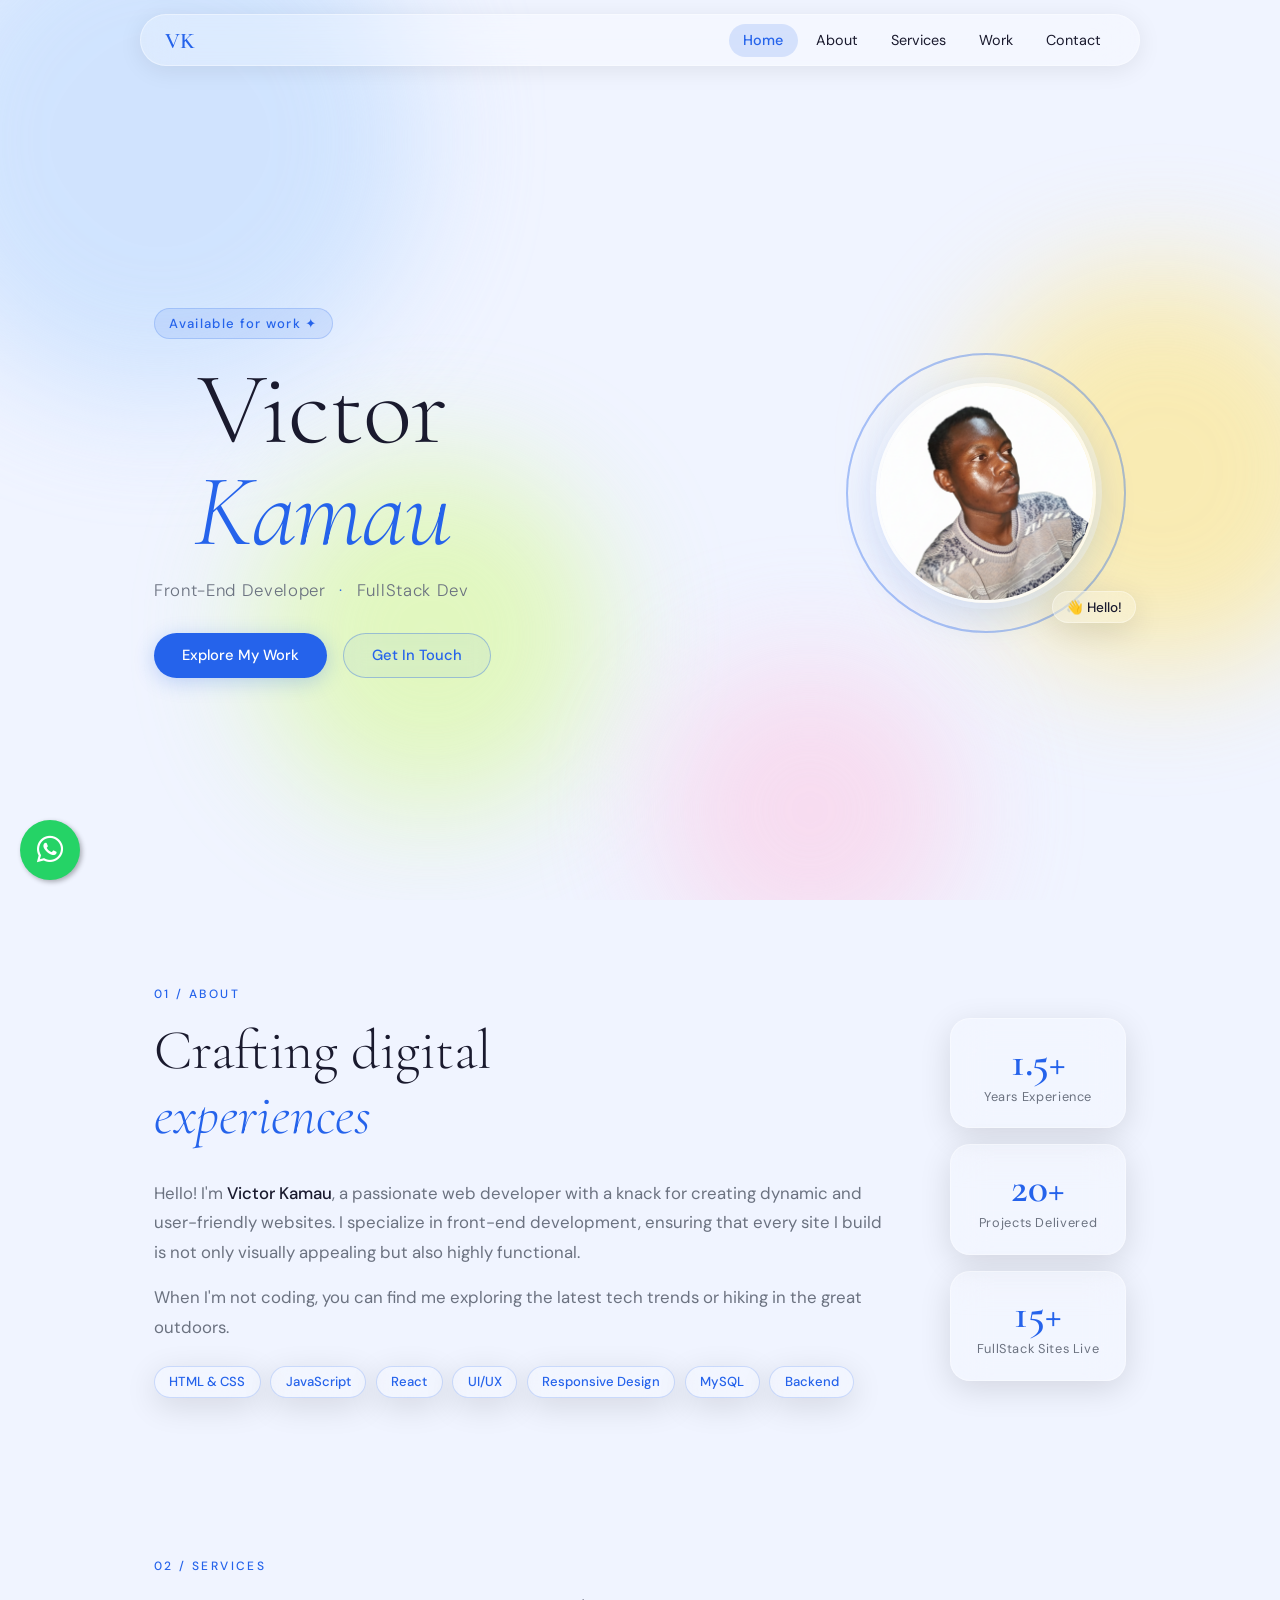
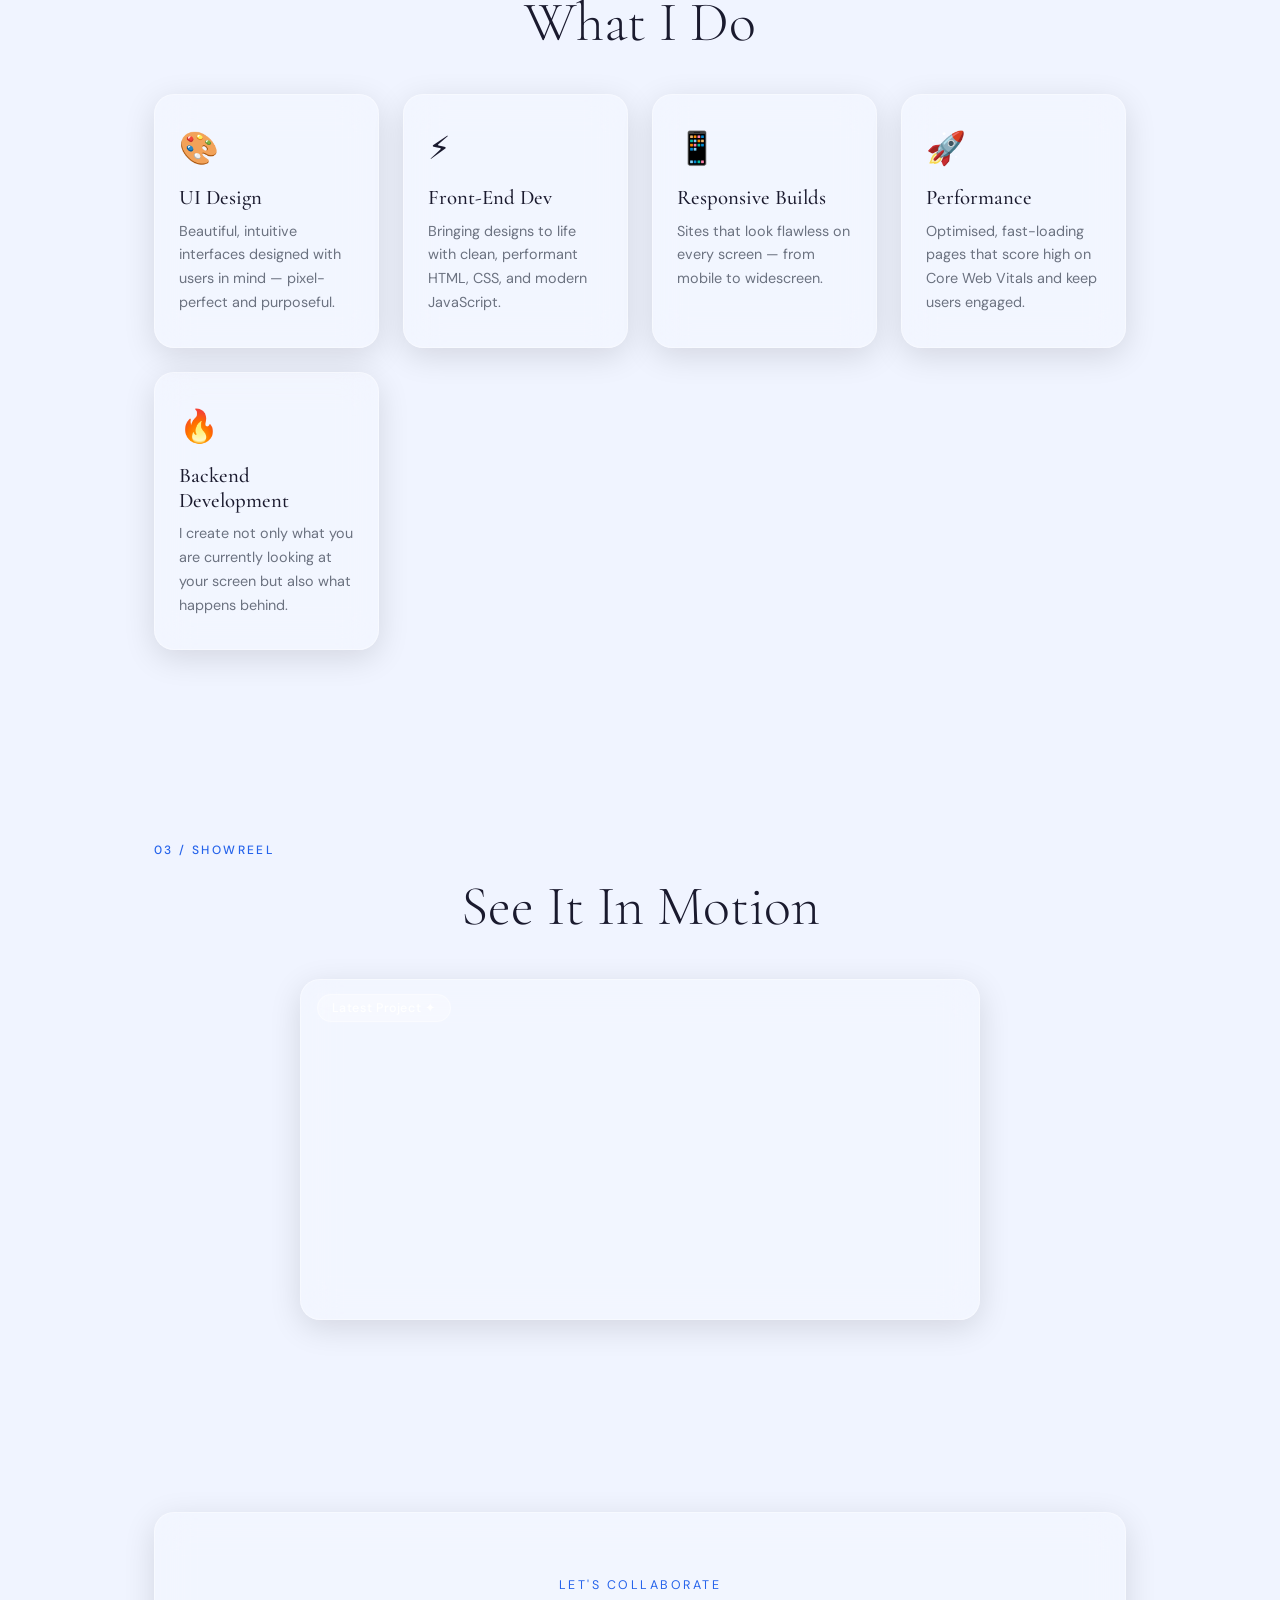
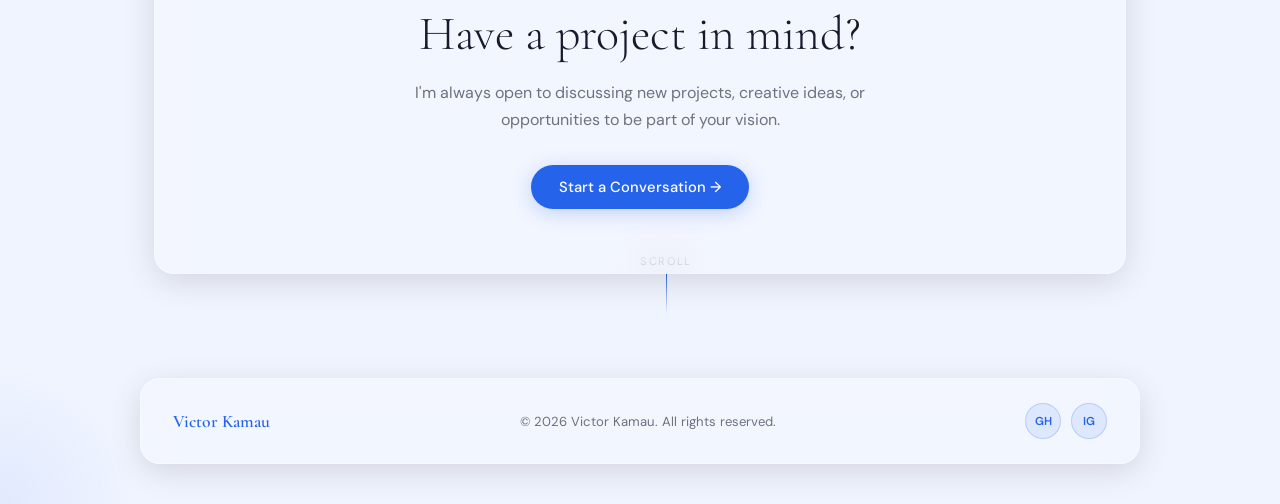
==== index.html @ 69565ac6 "Update index.html" ====
<!DOCTYPE html>
<html lang="en">
<head>
  <meta charset="UTF-8" />
  <meta name="viewport" content="width=device-width, initial-scale=1.0" />
  <title>Victor Kamau — Web Developer</title>
  <script defer src="https://app.fastbots.ai/embed.js" data-bot-id="cmg0ih7h80e4eqn1lysmb7f3x"></script>
  <link rel="preconnect" href="https://fonts.googleapis.com" />
  <link rel="preconnect" href="https://fonts.gstatic.com" crossorigin />
  <link href="https://fonts.googleapis.com/css2?family=Cormorant+Garamond:ital,wght@0,300;0,400;0,600;1,300&family=DM+Sans:wght@300;400;500&display=swap" rel="stylesheet" />
  <link rel="stylesheet" href="styles.css" />
  <link rel="stylesheet" href="https://cdnjs.cloudflare.com/ajax/libs/font-awesome/6.5.0/css/all.min.css">
</head>
<body>

  <!-- Animated background orbs -->
  <div class="bg-orbs" aria-hidden="true">
    <div class="orb orb-1"></div>
    <div class="orb orb-2"></div>
    <div class="orb orb-3"></div>
    <div class="orb orb-4"></div>
  </div>

  <!-- Floating particles -->
  <div class="particles" aria-hidden="true">
    <span></span><span></span><span></span><span></span>
    <span></span><span></span><span></span><span></span>
    <span></span><span></span><span></span><span></span>
  </div>

  <!-- Navigation -->
  <header class="site-header">
    <nav class="glass-nav">
      <div class="nav-logo">VK</div>
      <ul class="nav-links">
        <li><a href="#home" class="nav-link active">Home</a></li>
        <li><a href="#about" class="nav-link">About</a></li>
        <li><a href="#services" class="nav-link">Services</a></li>
        <li><a href="#work" class="nav-link">Work</a></li>
        <li><a href="contacts.html" class="nav-link">Contact</a></li>
      </ul>
      <button class="menu-toggle" aria-label="Open menu">☰</button>
    </nav>
  </header>

  <main>

    <!-- Hero Section -->
    <section class="hero" id="home">
      <div class="hero-content">
        <div class="hero-tag reveal-up">Available for work ✦</div>
        <h1 class="hero-name reveal-up">
          <span class="name-line">Victor</span>
          <span class="name-line italic">Kamau</span>
        </h1>
        <p class="hero-role reveal-up">Front-End Developer <span class="dot">·</span> FullStack Dev</p>
        <div class="hero-cta reveal-up">
          <a href="#about" class="btn-primary">Explore My Work</a>
          <a href="contacts.html" class="btn-ghost">Get In Touch</a>
        </div>
      </div>

      <!-- Avatar with glass ring -->
      <div class="hero-avatar-wrap reveal-right">
        <div class="avatar-ring"></div>
        <div class="avatar-ring avatar-ring-2"></div>
        <img
          src="Gemini_Generated_Image_zc943kzc943kzc94.png"
          class="avatar"
          alt="Victor Kamau"
          onclick="alert('Hello, I am Victor Kamau!')"
        />
        <div class="avatar-badge glass-card">👋 Hello!</div>
      </div>

      <div class="scroll-hint">
        <span class="scroll-text">Scroll</span>
        <div class="scroll-line"></div>
      </div>
    </section>

    <!-- About / Bio Section -->
    <section class="section about-section" id="about">
      <div class="section-label reveal-up">01 / About</div>
      <div class="about-grid">
        <div class="about-text reveal-up">
          <h2 class="section-title">Crafting digital<br /><em>experiences</em></h2>
          <p class="bio-text">
            Hello! I'm <strong>Victor Kamau</strong>, a passionate web developer with a knack for creating
            dynamic and user-friendly websites. I specialize in front-end development, ensuring that every
            site I build is not only visually appealing but also highly functional.
          </p>
          <p class="bio-text">
            When I'm not coding, you can find me exploring the latest tech trends or hiking in the great outdoors.
          </p>
          <div class="skills-row">
            <span class="skill-chip glass-card">HTML & CSS</span>
            <span class="skill-chip glass-card">JavaScript</span>
            <span class="skill-chip glass-card">React</span>
            <span class="skill-chip glass-card">UI/UX</span>
            <span class="skill-chip glass-card">Responsive Design</span>
            <span class="skill-chip glass-card">MySQL</span>
            <span class="skill-chip glass-card">Backend</span>
          </div>
        </div>

        <div class="stats-col reveal-right">
          <div class="stat-card glass-card">
            <span class="stat-num">1.5+</span>
            <span class="stat-label">Years Experience</span>
          </div>
          <div class="stat-card glass-card">
            <span class="stat-num">20+</span>
            <span class="stat-label">Projects Delivered</span>
          </div>
          <div class="stat-card glass-card">
            <span class="stat-num">15+</span>
            <span class="stat-label">FullStack Sites Live</span>
          </div>
        </div>
      </div>
    </section>

    <!-- Services Section -->
    <section class="section services-section" id="services">
      <div class="section-label reveal-up">02 / Services</div>
      <h2 class="section-title centered reveal-up">What I Do</h2>
      <div class="services-grid">
        <div class="service-card glass-card reveal-up" style="--delay:0s">
          <div class="service-icon">🎨</div>
          <h3>UI Design</h3>
          <p>Beautiful, intuitive interfaces designed with users in mind — pixel-perfect and purposeful.</p>
        </div>
        <div class="service-card glass-card reveal-up" style="--delay:0.1s">
          <div class="service-icon">⚡</div>
          <h3>Front-End Dev</h3>
          <p>Bringing designs to life with clean, performant HTML, CSS, and modern JavaScript.</p>
        </div>
        <div class="service-card glass-card reveal-up" style="--delay:0.2s">
          <div class="service-icon">📱</div>
          <h3>Responsive Builds</h3>
          <p>Sites that look flawless on every screen — from mobile to widescreen.</p>
        </div>
        <div class="service-card glass-card reveal-up" style="--delay:0.3s">
          <div class="service-icon">🚀</div>
          <h3>Performance</h3>
          <p>Optimised, fast-loading pages that score high on Core Web Vitals and keep users engaged.</p>
        </div>
        <div class="service-card glass-card reveal-up" style="--delay:0.3s">
          <div class="service-icon">🔥</div>
          <h3>Backend Development </h3>
          <p>I create not only what you are currently looking at your screen but also what happens behind.</p>
        </div>
      </div>
    </section>

    <!-- Showreel / Video Section -->
    <section class="section video-section" id="work">
      <div class="section-label reveal-up">03 / Showreel</div>
      <h2 class="section-title centered reveal-up">See It In Motion</h2>
      <div class="video-wrap glass-card reveal-up">
        <video width="100%" autoplay loop muted playsinline>
          <source src="media.mp4" type="video/mp4" />
          Your browser does not support the video tag.
        </video>
        <div class="video-overlay">
          <span class="video-label">Latest Project ✦</span>
        </div>
      </div>
    </section>

    <!-- CTA / Contact Teaser -->
    <section class="section cta-section reveal-up">
      <div class="cta-glass glass-card">
        <p class="cta-eyebrow">Let's collaborate</p>
        <h2 class="cta-headline">Have a project in mind?</h2>
        <p class="cta-sub">I'm always open to discussing new projects, creative ideas, or opportunities to be part of your vision.</p>
        <a href="contacts.html" class="btn-primary">Start a Conversation →</a>
      </div>
    </section>
 <a href="https://wa.me/254723867283?text=Hello%20I%20want%20your%20services" 
   class="whatsapp-float" 
   target="_blank">
    <i class="fa-brands fa-whatsapp"></i>
</a>
  </main>

  <!-- Footer -->
  <footer class="site-footer">
    <div class="footer-inner glass-card">
      <span class="footer-name">Victor Kamau</span>
      <p class="footer-copy">© 2026 Victor Kamau. All rights reserved.</p>
      <div class="footer-socials">
        <a href="https://github.com/Vintoon" aria-label="GitHub">GH</a>
        <a href="https://www.instagram.com/vin.toon/" aria-label="Instagram">IG</a>
      </div>
    </div>
  </footer>

  <script src="scripts.js"></script>
</body>
</html>
---- styles.css ----
/* ===========================
   VICTOR KAMAU — PORTFOLIO CSS
   Glassmorphism + Rich Animations
   =========================== */

/* ---------- TOKENS ---------- */
:root {
  --glass-bg:        rgba(255, 255, 255, 0.18);
  --glass-border:    rgba(255, 255, 255, 0.35);
  --glass-shadow:    0 8px 32px rgba(0, 0, 0, 0.12);
  --blur:            blur(18px);

  --accent:          #2563eb;
  --accent-light:    #60a5fa;
  --accent-glow:     rgba(37, 99, 235, 0.25);

  --text:            #1a1a2e;
  --text-muted:      #6b7280;
  --surface:         rgba(255,255,255,0.55);

  --orb-1:           #bfdbfe;
  --orb-2:           #fde68a;
  --orb-3:           #d9f99d;
  --orb-4:           #fbcfe8;

  --font-display:    'Cormorant Garamond', Georgia, serif;
  --font-body:       'DM Sans', system-ui, sans-serif;

  --ease-spring:     cubic-bezier(0.34, 1.56, 0.64, 1);
  --ease-smooth:     cubic-bezier(0.4, 0, 0.2, 1);
}

/* ---------- RESET ---------- */
*, *::before, *::after { box-sizing: border-box; margin: 0; padding: 0; }
html { scroll-behavior: smooth; }

body {
  font-family: var(--font-body);
  color: var(--text);
  min-height: 100vh;
  overflow-x: hidden;
  background: #f0f4ff;
}

/* ---------- ANIMATED BACKGROUND ---------- */
.bg-orbs {
  position: fixed;
  inset: 0;
  z-index: 0;
  pointer-events: none;
  overflow: hidden;
}

.orb {
  position: absolute;
  border-radius: 50%;
  filter: blur(60px);
  opacity: 0.65;
  animation: orbFloat 18s ease-in-out infinite;
}

.orb-1 {
  width: 520px; height: 520px;
  background: var(--orb-1);
  top: -120px; left: -100px;
  animation-duration: 20s;
}
.orb-2 {
  width: 400px; height: 400px;
  background: var(--orb-2);
  top: 30%; right: -80px;
  animation-duration: 16s;
  animation-delay: -5s;
}
.orb-3 {
  width: 350px; height: 350px;
  background: var(--orb-3);
  bottom: 10%; left: 20%;
  animation-duration: 22s;
  animation-delay: -10s;
}
.orb-4 {
  width: 300px; height: 300px;
  background: var(--orb-4);
  bottom: -60px; right: 25%;
  animation-duration: 14s;
  animation-delay: -3s;
}

@keyframes orbFloat {
  0%, 100% { transform: translate(0, 0) scale(1); }
  33%       { transform: translate(30px, -40px) scale(1.05); }
  66%       { transform: translate(-20px, 30px) scale(0.97); }
}

/* ---------- PARTICLES ---------- */
.particles {
  position: fixed;
  inset: 0;
  z-index: 0;
  pointer-events: none;
}

.particles span {
  position: absolute;
  display: block;
  width: 6px; height: 6px;
  border-radius: 50%;
  background: var(--accent-light);
  opacity: 0;
  animation: particleDrift 12s ease-in-out infinite;
}

.particles span:nth-child(1)  { left:5%;   top:80%; animation-delay:0s;    animation-duration:14s; }
.particles span:nth-child(2)  { left:15%;  top:60%; animation-delay:1.5s;  animation-duration:11s; }
.particles span:nth-child(3)  { left:30%;  top:90%; animation-delay:3s;    animation-duration:15s; }
.particles span:nth-child(4)  { left:45%;  top:70%; animation-delay:0.8s;  animation-duration:10s; }
.particles span:nth-child(5)  { left:60%;  top:85%; animation-delay:2.2s;  animation-duration:13s; }
.particles span:nth-child(6)  { left:75%;  top:55%; animation-delay:4s;    animation-duration:16s; }
.particles span:nth-child(7)  { left:88%;  top:78%; animation-delay:1s;    animation-duration:12s; }
.particles span:nth-child(8)  { left:10%;  top:40%; animation-delay:5s;    animation-duration:14s; width:4px; height:4px; }
.particles span:nth-child(9)  { left:50%;  top:30%; animation-delay:2.5s;  animation-duration:11s; width:8px; height:8px; }
.particles span:nth-child(10) { left:70%;  top:20%; animation-delay:3.5s;  animation-duration:17s; }
.particles span:nth-child(11) { left:25%;  top:15%; animation-delay:0.3s;  animation-duration:13s; width:4px; height:4px; }
.particles span:nth-child(12) { left:92%;  top:35%; animation-delay:6s;    animation-duration:15s; }

@keyframes particleDrift {
  0%   { transform: translateY(0)   scale(1);   opacity: 0; }
  10%  { opacity: 0.7; }
  90%  { opacity: 0.5; }
  100% { transform: translateY(-420px) scale(0.6); opacity: 0; }
}

/* ---------- GLASS CARD ---------- */
.glass-card {
  background: var(--glass-bg);
  backdrop-filter: var(--blur);
  -webkit-backdrop-filter: var(--blur);
  border: 1px solid var(--glass-border);
  box-shadow: var(--glass-shadow);
  border-radius: 20px;
}

/* ---------- LAYOUT WRAPPER ---------- */
main, .site-header, .site-footer {
  position: relative;
  z-index: 1;
}

/* ---------- NAVIGATION ---------- */
.site-header {
  position: sticky;
  top: 0;
  z-index: 100;
  padding: 0.9rem 1.5rem;
}

.glass-nav {
  display: flex;
  align-items: center;
  justify-content: space-between;
  max-width: 1000px;
  margin: 0 auto;
  padding: 0.7rem 1.5rem;
  background: rgba(255,255,255,0.25);
  backdrop-filter: blur(20px);
  -webkit-backdrop-filter: blur(20px);
  border: 1px solid rgba(255,255,255,0.4);
  border-radius: 50px;
  box-shadow: 0 4px 24px rgba(0,0,0,0.08);
  animation: slideDown 0.7s var(--ease-spring) both;
}

@keyframes slideDown {
  from { opacity: 0; transform: translateY(-20px); }
  to   { opacity: 1; transform: translateY(0); }
}

.nav-logo {
  font-family: var(--font-display);
  font-size: 1.4rem;
  font-weight: 600;
  color: var(--accent);
  letter-spacing: 0.02em;
}

.nav-links {
  display: flex;
  list-style: none;
  gap: 0.25rem;
}

.nav-link {
  text-decoration: none;
  color: var(--text);
  font-size: 0.9rem;
  font-weight: 400;
  padding: 0.45rem 0.9rem;
  border-radius: 50px;
  transition: background 0.2s, color 0.2s, transform 0.15s;
}
.nav-link:hover {
  background: rgba(37,99,235,0.1);
  color: var(--accent);
  transform: translateY(-1px);
}
.nav-link.active {
  background: rgba(37,99,235,0.15);
  color: var(--accent);
  font-weight: 500;
}

.menu-toggle {
  display: none;
  background: none;
  border: none;
  font-size: 1.4rem;
  cursor: pointer;
}

/* ---------- HERO SECTION ---------- */
.hero {
  min-height: 90vh;
  display: flex;
  align-items: center;
  justify-content: space-between;
  gap: 3rem;
  padding: 5rem 5vw 4rem;
  max-width: 1100px;
  margin: 0 auto;
}

.hero-tag {
  display: inline-block;
  font-size: 0.82rem;
  font-weight: 500;
  letter-spacing: 0.1em;
  color: var(--accent);
  background: rgba(37,99,235,0.1);
  border: 1px solid rgba(37,99,235,0.2);
  padding: 0.35rem 0.9rem;
  border-radius: 50px;
  margin-bottom: 1.2rem;
  animation: pulse-glow 3s ease-in-out infinite;
}

@keyframes pulse-glow {
  0%, 100% { box-shadow: 0 0 0 0 var(--accent-glow); }
  50%       { box-shadow: 0 0 0 8px transparent; }
}

.hero-name {
  font-family: var(--font-display);
  font-size: clamp(3.5rem, 8vw, 6.5rem);
  font-weight: 300;
  line-height: 1.0;
  letter-spacing: -0.01em;
  color: var(--text);
  margin-bottom: 1rem;
}

.name-line {
  display: block;
}
.name-line.italic {
  font-style: italic;
  color: var(--accent);
}

.hero-role {
  font-size: 1.05rem;
  color: var(--text-muted);
  font-weight: 300;
  letter-spacing: 0.04em;
  margin-bottom: 2rem;
}
.dot { margin: 0 0.5rem; color: var(--accent); }

.hero-cta {
  display: flex;
  gap: 1rem;
  flex-wrap: wrap;
}

/* ---------- BUTTONS ---------- */
.btn-primary {
  display: inline-block;
  background: var(--accent);
  color: #fff;
  text-decoration: none;
  padding: 0.75rem 1.75rem;
  border-radius: 50px;
  font-size: 0.92rem;
  font-weight: 500;
  transition: transform 0.25s var(--ease-spring), box-shadow 0.25s;
  box-shadow: 0 4px 20px var(--accent-glow);
}
.btn-primary:hover {
  transform: translateY(-3px) scale(1.02);
  box-shadow: 0 8px 30px var(--accent-glow);
}

.btn-ghost {
  display: inline-block;
  color: var(--accent);
  text-decoration: none;
  padding: 0.73rem 1.75rem;
  border-radius: 50px;
  font-size: 0.92rem;
  font-weight: 500;
  border: 1.5px solid rgba(37,99,235,0.35);
  background: rgba(37,99,235,0.05);
  backdrop-filter: blur(10px);
  transition: transform 0.25s var(--ease-spring), background 0.2s, border-color 0.2s;
}
.btn-ghost:hover {
  transform: translateY(-3px);
  background: rgba(37,99,235,0.12);
  border-color: var(--accent);
}

/* ---------- HERO AVATAR ---------- */
.hero-avatar-wrap {
  position: relative;
  flex-shrink: 0;
  width: 280px;
  height: 280px;
  display: flex;
  align-items: center;
  justify-content: center;
}

.avatar-ring {
  position: absolute;
  width: 100%;
  height: 100%;
  border-radius: 50%;
  border: 2px solid rgba(37,99,235,0.2);
  animation: ringExpand 3s ease-out infinite;
}

.avatar-ring-2 {
  animation-delay: 1.5s;
}

@keyframes ringExpand {
  0%   { transform: scale(1);    opacity: 0.6; }
  100% { transform: scale(1.35); opacity: 0; }
}

.avatar {
  width: 220px;
  height: 220px;
  border-radius: 50%;
  object-fit: cover;
  border: 3px solid rgba(255,255,255,0.7);
  box-shadow: 0 10px 40px rgba(37,99,235,0.2), 0 0 0 6px rgba(255,255,255,0.35);
  cursor: pointer;
  transition: transform 0.4s var(--ease-spring), box-shadow 0.4s;
  z-index: 1;
}
.avatar:hover {
  transform: scale(1.06) rotate(2deg);
  box-shadow: 0 18px 50px rgba(37,99,235,0.3), 0 0 0 8px rgba(255,255,255,0.5);
}

.avatar-badge {
  position: absolute;
  bottom: 10px;
  right: -10px;
  padding: 0.4rem 0.8rem;
  font-size: 0.85rem;
  font-weight: 500;
  border-radius: 50px;
  z-index: 2;
  animation: badgeBounce 2.5s var(--ease-spring) infinite;
}

@keyframes badgeBounce {
  0%, 100% { transform: translateY(0); }
  50%       { transform: translateY(-6px); }
}

/* ---------- SCROLL HINT ---------- */
.scroll-hint {
  position: absolute;
  bottom: 2.5rem;
  left: 50%;
  transform: translateX(-50%);
  display: flex;
  flex-direction: column;
  align-items: center;
  gap: 0.4rem;
  opacity: 0.5;
  animation: fadeInUp 1s 1.5s both;
}
.scroll-text {
  font-size: 0.7rem;
  letter-spacing: 0.15em;
  text-transform: uppercase;
  color: var(--text-muted);
}
.scroll-line {
  width: 1px;
  height: 40px;
  background: linear-gradient(to bottom, var(--accent), transparent);
  animation: scrollPulse 1.5s ease-in-out infinite;
}
@keyframes scrollPulse {
  0%, 100% { transform: scaleY(1); opacity: 0.5; }
  50%       { transform: scaleY(1.4); opacity: 1; }
}

/* ---------- SECTIONS COMMON ---------- */
.section {
  padding: 6rem 5vw;
  max-width: 1100px;
  margin: 0 auto;
}

.section-label {
  font-size: 0.75rem;
  letter-spacing: 0.2em;
  text-transform: uppercase;
  color: var(--accent);
  font-weight: 500;
  margin-bottom: 1rem;
}

.section-title {
  font-family: var(--font-display);
  font-size: clamp(2.2rem, 5vw, 3.5rem);
  font-weight: 300;
  line-height: 1.15;
  color: var(--text);
  margin-bottom: 2rem;
}
.section-title em { font-style: italic; color: var(--accent); }
.section-title.centered { text-align: center; }

/* ---------- ABOUT SECTION ---------- */
.about-grid {
  display: grid;
  grid-template-columns: 1fr auto;
  gap: 4rem;
  align-items: start;
}

.bio-text {
  font-size: 1.05rem;
  line-height: 1.75;
  color: var(--text-muted);
  margin-bottom: 1rem;
}
.bio-text strong { color: var(--text); font-weight: 500; }

.skills-row {
  display: flex;
  flex-wrap: wrap;
  gap: 0.6rem;
  margin-top: 1.5rem;
}

.skill-chip {
  font-size: 0.82rem;
  font-weight: 500;
  padding: 0.4rem 0.9rem;
  border-radius: 50px;
  color: var(--accent);
  border: 1px solid rgba(37,99,235,0.2);
  transition: transform 0.2s, box-shadow 0.2s;
}
.skill-chip:hover {
  transform: translateY(-2px);
  box-shadow: 0 4px 12px var(--accent-glow);
}

.stats-col {
  display: flex;
  flex-direction: column;
  gap: 1rem;
}

.stat-card {
  padding: 1.4rem 1.6rem;
  text-align: center;
  min-width: 140px;
  transition: transform 0.3s var(--ease-spring);
}
.stat-card:hover { transform: translateY(-4px) scale(1.02); }

.stat-num {
  display: block;
  font-family: var(--font-display);
  font-size: 2.6rem;
  font-weight: 600;
  color: var(--accent);
  line-height: 1;
}
.stat-label {
  display: block;
  font-size: 0.8rem;
  color: var(--text-muted);
  margin-top: 0.3rem;
  letter-spacing: 0.05em;
}

/* ---------- SERVICES SECTION ---------- */
.services-section {
  padding-top: 4rem;
}

.services-grid {
  display: grid;
  grid-template-columns: repeat(auto-fit, minmax(220px, 1fr));
  gap: 1.5rem;
  margin-top: 2.5rem;
}

.service-card {
  padding: 2rem 1.5rem;
  transition: transform 0.35s var(--ease-spring), box-shadow 0.3s;
  animation-delay: var(--delay);
}
.service-card:hover {
  transform: translateY(-8px) scale(1.02);
  box-shadow: 0 16px 48px rgba(37,99,235,0.15);
}

.service-icon {
  font-size: 2rem;
  margin-bottom: 1rem;
  display: block;
}

.service-card h3 {
  font-family: var(--font-display);
  font-size: 1.3rem;
  font-weight: 500;
  margin-bottom: 0.6rem;
  color: var(--text);
}
.service-card p {
  font-size: 0.9rem;
  line-height: 1.65;
  color: var(--text-muted);
}

/* ---------- VIDEO SECTION ---------- */
.video-wrap {
  position: relative;
  overflow: hidden;
  margin-top: 2.5rem;
  border-radius: 20px;
  padding: 0;
}
.video-wrap video {
  display: block;
  width: 100%;
  border-radius: 20px;
}
.video-overlay {
  position: absolute;
  top: 1rem;
  left: 1rem;
}
.video-label {
  background: rgba(255,255,255,0.25);
  backdrop-filter: blur(10px);
  -webkit-backdrop-filter: blur(10px);
  border: 1px solid rgba(255,255,255,0.4);
  border-radius: 50px;
  padding: 0.3rem 0.85rem;
  font-size: 0.78rem;
  font-weight: 500;
  color: #fff;
  letter-spacing: 0.05em;
}

/* ---------- CTA SECTION ---------- */
.cta-section {
  padding-bottom: 5rem;
}
.cta-glass {
  padding: 4rem 3rem;
  text-align: center;
}
.cta-eyebrow {
  font-size: 0.78rem;
  letter-spacing: 0.2em;
  text-transform: uppercase;
  color: var(--accent);
  margin-bottom: 0.75rem;
}
.cta-headline {
  font-family: var(--font-display);
  font-size: clamp(2rem, 5vw, 3rem);
  font-weight: 300;
  margin-bottom: 1rem;
  color: var(--text);
}
.cta-sub {
  font-size: 1rem;
  color: var(--text-muted);
  max-width: 500px;
  margin: 0 auto 2rem;
  line-height: 1.7;
}

/* ---------- FOOTER ---------- */
.site-footer {
  position: relative;
  z-index: 1;
  padding: 1.5rem 5vw 2.5rem;
}
.footer-inner {
  max-width: 1000px;
  margin: 0 auto;
  padding: 1.5rem 2rem;
  display: flex;
  align-items: center;
  justify-content: space-between;
  flex-wrap: wrap;
  gap: 1rem;
}
.footer-name {
  font-family: var(--font-display);
  font-size: 1.1rem;
  font-weight: 600;
  color: var(--accent);
}
.footer-copy {
  font-size: 0.82rem;
  color: var(--text-muted);
}
.footer-socials {
  display: flex;
  gap: 0.6rem;
}
.footer-socials a {
  display: inline-flex;
  align-items: center;
  justify-content: center;
  width: 36px; height: 36px;
  border-radius: 50%;
  font-size: 0.72rem;
  font-weight: 600;
  text-decoration: none;
  color: var(--accent);
  background: rgba(37,99,235,0.1);
  border: 1px solid rgba(37,99,235,0.2);
  transition: transform 0.2s var(--ease-spring), background 0.2s;
}
.footer-socials a:hover {
  transform: translateY(-3px);
  background: rgba(37,99,235,0.2);
}

/* ---------- REVEAL ANIMATIONS ---------- */
.reveal-up, .reveal-right {
  opacity: 0;
  transform: translateY(40px);
  transition: opacity 0.7s var(--ease-smooth), transform 0.7s var(--ease-smooth);
}
.reveal-right {
  transform: translateX(40px);
}
.reveal-up.visible, .reveal-right.visible {
  opacity: 1;
  transform: translate(0, 0);
}

@keyframes fadeInUp {
  from { opacity: 0; transform: translateY(20px); }
  to   { opacity: 1; transform: translateY(0); }
}

/* ---------- CONTACTS PAGE ---------- */
.contact-page {
  min-height: 100vh;
  display: flex;
  flex-direction: column;
  align-items: center;
  padding: 6rem 1rem 4rem;
}

h1 {
  font-family: var(--font-display);
  font-size: clamp(2rem, 6vw, 3.5rem);
  font-weight: 300;
  text-align: center;
  color: var(--text);
  margin-bottom: 0.5rem;
}

form {
  max-width: 480px;
  width: 100%;
  margin: 2.5rem auto;
  padding: 2.5rem 2rem;
  background: var(--glass-bg);
  backdrop-filter: var(--blur);
  -webkit-backdrop-filter: var(--blur);
  border: 1px solid var(--glass-border);
  box-shadow: var(--glass-shadow);
  border-radius: 24px;
  font-family: var(--font-body);
}

form label {
  display: block;
  font-weight: 500;
  font-size: 0.88rem;
  margin-bottom: 0.4rem;
  color: var(--text);
  letter-spacing: 0.03em;
}

form input[type="text"],
form input[type="email"],
form textarea {
  width: 100%;
  padding: 0.75rem 1rem;
  margin-bottom: 1.2rem;
  border: 1.5px solid rgba(255,255,255,0.35);
  border-radius: 12px;
  font-size: 0.92rem;
  font-family: var(--font-body);
  background: rgba(255,255,255,0.45);
  backdrop-filter: blur(8px);
  color: var(--text);
  box-sizing: border-box;
  transition: border-color 0.3s, box-shadow 0.3s;
  outline: none;
}

form input[type="text"]:focus,
form input[type="email"]:focus,
form textarea:focus {
  border-color: var(--accent);
  box-shadow: 0 0 0 4px var(--accent-glow);
  background: rgba(255,255,255,0.65);
}

form textarea { min-height: 120px; resize: vertical; }

form input[type="submit"],
form input[type="reset"] {
  background: var(--accent);
  color: #fff;
  border: none;
  padding: 0.75rem 1.75rem;
  border-radius: 50px;
  font-size: 0.92rem;
  font-weight: 500;
  cursor: pointer;
  margin-right: 0.75rem;
  transition: transform 0.25s var(--ease-spring), box-shadow 0.25s;
  box-shadow: 0 4px 20px var(--accent-glow);
  font-family: var(--font-body);
}
form input[type="reset"] {
  background: rgba(108, 117, 125, 0.8);
  box-shadow: none;
}
form input[type="submit"]:hover {
  transform: translateY(-2px);
  box-shadow: 0 8px 28px var(--accent-glow);
}
form input[type="reset"]:hover {
  transform: translateY(-2px);
  background: rgba(90, 98, 104, 0.9);
}

/* ---------- RESPONSIVE ---------- */
@media (max-width: 768px) {
  .hero {
    flex-direction: column-reverse;
    text-align: center;
    padding: 3rem 1.5rem 5rem;
    min-height: auto;
  }
  .hero-cta { justify-content: center; }
  .hero-avatar-wrap { width: 200px; height: 200px; }
  .avatar { width: 170px; height: 170px; }

  .about-grid { grid-template-columns: 1fr; }
  .stats-col { flex-direction: row; flex-wrap: wrap; justify-content: center; }

  .nav-links { display: none; }
  .menu-toggle { display: block; }

  .footer-inner { flex-direction: column; text-align: center; }
}

@media (prefers-reduced-motion: reduce) {
  *, *::before, *::after {
    animation-duration: 0.01ms !important;
    transition-duration: 0.01ms !important;
  }
}
[data-theme="dark"] {
  --glass-bg:        rgba(10, 16, 38, 0.55);
  --glass-border:    rgba(255, 255, 255, 0.08);
  --glass-shadow:    0 8px 32px rgba(0, 0, 0, 0.5);
  --accent:          #60a5fa;
  --accent-light:    #93c5fd;
  --accent-glow:     rgba(96, 165, 250, 0.25);
  --text:            #e2e8f0;
  --text-muted:      #94a3b8;
  --surface:         rgba(10, 16, 38, 0.7);
  --orb-1:           #1a2f5a;
  --orb-2:           #2d2a1a;
  --orb-3:           #0f2620;
  --orb-4:           #2a1430;
}
[data-theme="dark"] body {
  background: #07091a;
}
[data-theme="dark"] .glass-nav {
  background: rgba(7, 9, 26, 0.7);
  border-color: rgba(255,255,255,0.09);
}
[data-theme="dark"] form input[type="text"],
[data-theme="dark"] form input[type="email"],
[data-theme="dark"] form textarea,
[data-theme="dark"] .contact-input,
[data-theme="dark"] .contact-textarea,
[data-theme="dark"] .contact-select {
  background: rgba(255,255,255,0.06);
  border-color: rgba(255,255,255,0.12);
  color: var(--text);
}
[data-theme="dark"] form input[type="text"]:focus,
[data-theme="dark"] form input[type="email"]:focus,
[data-theme="dark"] form textarea:focus,
[data-theme="dark"] .contact-input:focus,
[data-theme="dark"] .contact-textarea:focus,
[data-theme="dark"] .contact-select:focus {
  background: rgba(255,255,255,0.1);
  border-color: var(--accent);
}
[data-theme="dark"] .contact-select option { background: #0d1428; }
[data-theme="dark"] .mobile-menu-panel {
  background: rgba(7, 9, 26, 0.92) !important;
  border-color: rgba(255,255,255,0.09) !important;
}

/* Smooth theme transition */
body, .glass-card, .glass-nav, form,
.contact-input, .contact-textarea, .contact-select,
.service-card, .stat-card, .cta-glass, .footer-inner {
  transition:
    background 0.4s ease,
    border-color 0.4s ease,
    color 0.3s ease;
}

/* ── Theme Toggle Button ────────────────────────── */
.theme-toggle {
  background: rgba(37,99,235,0.1);
  border: 1.5px solid rgba(37,99,235,0.2);
  border-radius: 50px;
  width: 38px; height: 38px;
  cursor: pointer;
  font-size: 1rem;
  display: flex;
  align-items: center;
  justify-content: center;
  transition: transform 0.35s var(--ease-spring), background 0.2s;
  flex-shrink: 0;
}
.theme-toggle:hover {
  transform: rotate(22deg) scale(1.12);
  background: rgba(37,99,235,0.2);
}
[data-theme="dark"] .theme-toggle {
  background: rgba(96,165,250,0.1);
  border-color: rgba(96,165,250,0.25);
}

/* ── Scroll Progress Bar ────────────────────────── */
.scroll-progress {
  position: fixed;
  top: 0; left: 0;
  height: 3px;
  width: 0%;
  background: linear-gradient(90deg, var(--accent), var(--accent-light));
  z-index: 999;
  transition: width 0.1s linear;
  border-radius: 0 2px 2px 0;
}

/* ── Back-to-Top Button ─────────────────────────── */
.back-to-top {
  position: fixed;
  bottom: 2rem;
  right: 2rem;
  width: 44px; height: 44px;
  border-radius: 50%;
  background: var(--accent);
  color: #fff;
  border: none;
  cursor: pointer;
  font-size: 1.1rem;
  display: flex;
  align-items: center;
  justify-content: center;
  opacity: 0;
  transform: translateY(12px);
  transition: opacity 0.3s, transform 0.3s var(--ease-spring), box-shadow 0.3s;
  z-index: 200;
  box-shadow: 0 4px 20px var(--accent-glow);
}
.back-to-top.visible {
  opacity: 1;
  transform: translateY(0);
}
.back-to-top:hover { transform: translateY(-4px) scale(1.08); }

/* ── Toast Notification ─────────────────────────── */
.toast {
  position: fixed;
  bottom: 2rem;
  left: 50%;
  transform: translateX(-50%) translateY(80px);
  background: var(--accent);
  color: #fff;
  padding: 0.8rem 1.6rem;
  border-radius: 50px;
  font-size: 0.9rem;
  font-weight: 500;
  z-index: 300;
  opacity: 0;
  transition: opacity 0.35s, transform 0.45s var(--ease-spring);
  white-space: nowrap;
  box-shadow: 0 8px 30px var(--accent-glow);
  pointer-events: none;
}
.toast.show {
  opacity: 1;
  transform: translateX(-50%) translateY(0);
}
.toast.success { background: #10b981; }
.toast.error   { background: #ef4444; }

/* ── Video – Minimised ──────────────────────────── */
.video-section .video-wrap {
  max-width: 680px;
  margin-left: auto;
  margin-right: auto;
}

/* ===================================
   CONTACT PAGE SPECIFIC
   =================================== */
.contact-hero {
  text-align: center;
  padding: 5.5rem 1rem 2rem;
}
.contact-hero .section-label { margin-bottom: 0.75rem; }
.contact-hero h1 { margin-bottom: 0.5rem; }
.contact-hero .hero-role {
  max-width: 480px;
  margin: 0 auto;
}

.contact-layout {
  display: grid;
  grid-template-columns: 1fr 1.4fr;
  gap: 2.5rem;
  max-width: 1000px;
  margin: 0 auto;
  padding: 2rem 5vw 6rem;
  align-items: start;
}

/* Info cards column */
.contact-info-col { display: flex; flex-direction: column; gap: 1rem; }

.contact-info-card {
  padding: 1.4rem 1.5rem;
  display: flex;
  align-items: flex-start;
  gap: 1rem;
  transition: transform 0.3s var(--ease-spring);
}
.contact-info-card:hover { transform: translateX(4px); }

.info-icon {
  font-size: 1.4rem;
  flex-shrink: 0;
  width: 42px; height: 42px;
  display: flex;
  align-items: center;
  justify-content: center;
  background: rgba(37,99,235,0.1);
  border-radius: 12px;
}
[data-theme="dark"] .info-icon { background: rgba(96,165,250,0.12); }
.info-label {
  font-size: 0.75rem;
  letter-spacing: 0.1em;
  text-transform: uppercase;
  color: var(--text-muted);
  font-weight: 500;
  margin-bottom: 0.2rem;
}
.info-value {
  font-size: 0.92rem;
  font-weight: 500;
  color: var(--text);
  word-break: break-all;
}
.info-value a {
  color: var(--accent);
  text-decoration: none;
}
.info-value a:hover { text-decoration: underline; }

.availability-dot {
  display: inline-block;
  width: 8px; height: 8px;
  background: #10b981;
  border-radius: 50%;
  margin-right: 6px;
  animation: pulse-dot 2s ease-in-out infinite;
}
@keyframes pulse-dot {
  0%, 100% { box-shadow: 0 0 0 0 rgba(16,185,129,0.5); }
  50%       { box-shadow: 0 0 0 6px rgba(16,185,129,0); }
}

.contact-socials {
  padding: 1.4rem 1.5rem;
}
.contact-socials-title {
  font-size: 0.75rem;
  letter-spacing: 0.1em;
  text-transform: uppercase;
  color: var(--text-muted);
  font-weight: 500;
  margin-bottom: 1rem;
}
.socials-row {
  display: flex;
  gap: 0.7rem;
  flex-wrap: wrap;
}
.social-btn {
  display: inline-flex;
  align-items: center;
  gap: 0.4rem;
  padding: 0.45rem 0.9rem;
  border-radius: 50px;
  font-size: 0.82rem;
  font-weight: 500;
  text-decoration: none;
  color: var(--accent);
  background: rgba(37,99,235,0.08);
  border: 1px solid rgba(37,99,235,0.2);
  transition: transform 0.2s var(--ease-spring), background 0.2s;
}
.social-btn:hover {
  transform: translateY(-2px);
  background: rgba(37,99,235,0.15);
}

/* Contact Form */
.contact-form-card {
  padding: 2.5rem 2rem;
}
.contact-form-card h2 {
  font-family: var(--font-display);
  font-size: 1.7rem;
  font-weight: 300;
  color: var(--text);
  margin-bottom: 0.4rem;
}
.contact-form-card .form-sub {
  font-size: 0.88rem;
  color: var(--text-muted);
  margin-bottom: 1.8rem;
}

.form-row {
  display: grid;
  grid-template-columns: 1fr 1fr;
  gap: 1rem;
}

.form-group {
  display: flex;
  flex-direction: column;
  margin-bottom: 1.2rem;
}
.form-group.full { grid-column: 1 / -1; }

.form-label {
  font-size: 0.82rem;
  font-weight: 500;
  color: var(--text);
  margin-bottom: 0.4rem;
  letter-spacing: 0.03em;
}
.form-label span { color: var(--accent); }

.contact-input,
.contact-textarea,
.contact-select {
  width: 100%;
  padding: 0.75rem 1rem;
  border: 1.5px solid rgba(255,255,255,0.35);
  border-radius: 12px;
  font-size: 0.92rem;
  font-family: var(--font-body);
  background: rgba(255,255,255,0.45);
  backdrop-filter: blur(8px);
  color: var(--text);
  transition: border-color 0.3s, box-shadow 0.3s, background 0.3s;
  outline: none;
  box-sizing: border-box;
  -webkit-appearance: none;
}
.contact-input:focus,
.contact-textarea:focus,
.contact-select:focus {
  border-color: var(--accent);
  box-shadow: 0 0 0 4px var(--accent-glow);
  background: rgba(255,255,255,0.65);
}
.contact-input.error,
.contact-textarea.error {
  border-color: #ef4444;
  box-shadow: 0 0 0 4px rgba(239,68,68,0.15);
}
.field-error {
  font-size: 0.78rem;
  color: #ef4444;
  margin-top: 0.3rem;
  display: none;
}
.field-error.show { display: block; }

.contact-textarea { min-height: 130px; resize: vertical; }

.char-count {
  font-size: 0.75rem;
  color: var(--text-muted);
  text-align: right;
  margin-top: 0.3rem;
}
.char-count.near  { color: #f59e0b; }
.char-count.limit { color: #ef4444; }

.form-actions {
  display: flex;
  gap: 0.9rem;
  align-items: center;
  flex-wrap: wrap;
  margin-top: 0.5rem;
}

.btn-reset-ghost {
  display: inline-block;
  color: var(--text-muted);
  background: transparent;
  border: 1.5px solid rgba(107,114,128,0.3);
  border-radius: 50px;
  padding: 0.73rem 1.4rem;
  font-size: 0.9rem;
  font-weight: 500;
  cursor: pointer;
  font-family: var(--font-body);
  transition: transform 0.2s var(--ease-spring), border-color 0.2s, color 0.2s;
}
.btn-reset-ghost:hover {
  transform: translateY(-2px);
  border-color: var(--text-muted);
  color: var(--text);
}

/* Success State */
.form-success {
  display: none;
  text-align: center;
  padding: 3rem 1rem;
}
.form-success.show { display: block; }
.success-icon {
  font-size: 3rem;
  display: block;
  margin-bottom: 1rem;
  animation: bounceIn 0.6s var(--ease-spring);
}
@keyframes bounceIn {
  0%   { transform: scale(0);   opacity: 0; }
  60%  { transform: scale(1.2); opacity: 1; }
  100% { transform: scale(1); }
}
.success-title {
  font-family: var(--font-display);
  font-size: 1.8rem;
  font-weight: 300;
  color: var(--text);
  margin-bottom: 0.5rem;
}
.success-sub {
  font-size: 0.95rem;
  color: var(--text-muted);
  margin-bottom: 1.5rem;
}

/* ── Responsive contact ─────────────────────────── */
@media (max-width: 720px) {
  .contact-layout {
    grid-template-columns: 1fr;
  }
  .form-row {
    grid-template-columns: 1fr;
  }
  .back-to-top { bottom: 1.5rem; right: 1.5rem; }
}
.whatsapp-float {
    position: fixed;
    width: 60px;
    height: 60px;
    bottom: 20px;
    left: 20px;   /* 👈 change from right to left */
    background-color: #25D366;
    color: white;
    border-radius: 50%;
    text-align: center;
    font-size: 30px;
    line-height: 60px;
    box-shadow: 2px 2px 5px rgba(0,0,0,0.3);
    text-decoration: none;
    z-index: 1000;
}

.whatsapp-float:hover {
    background-color: #20ba5a;
}
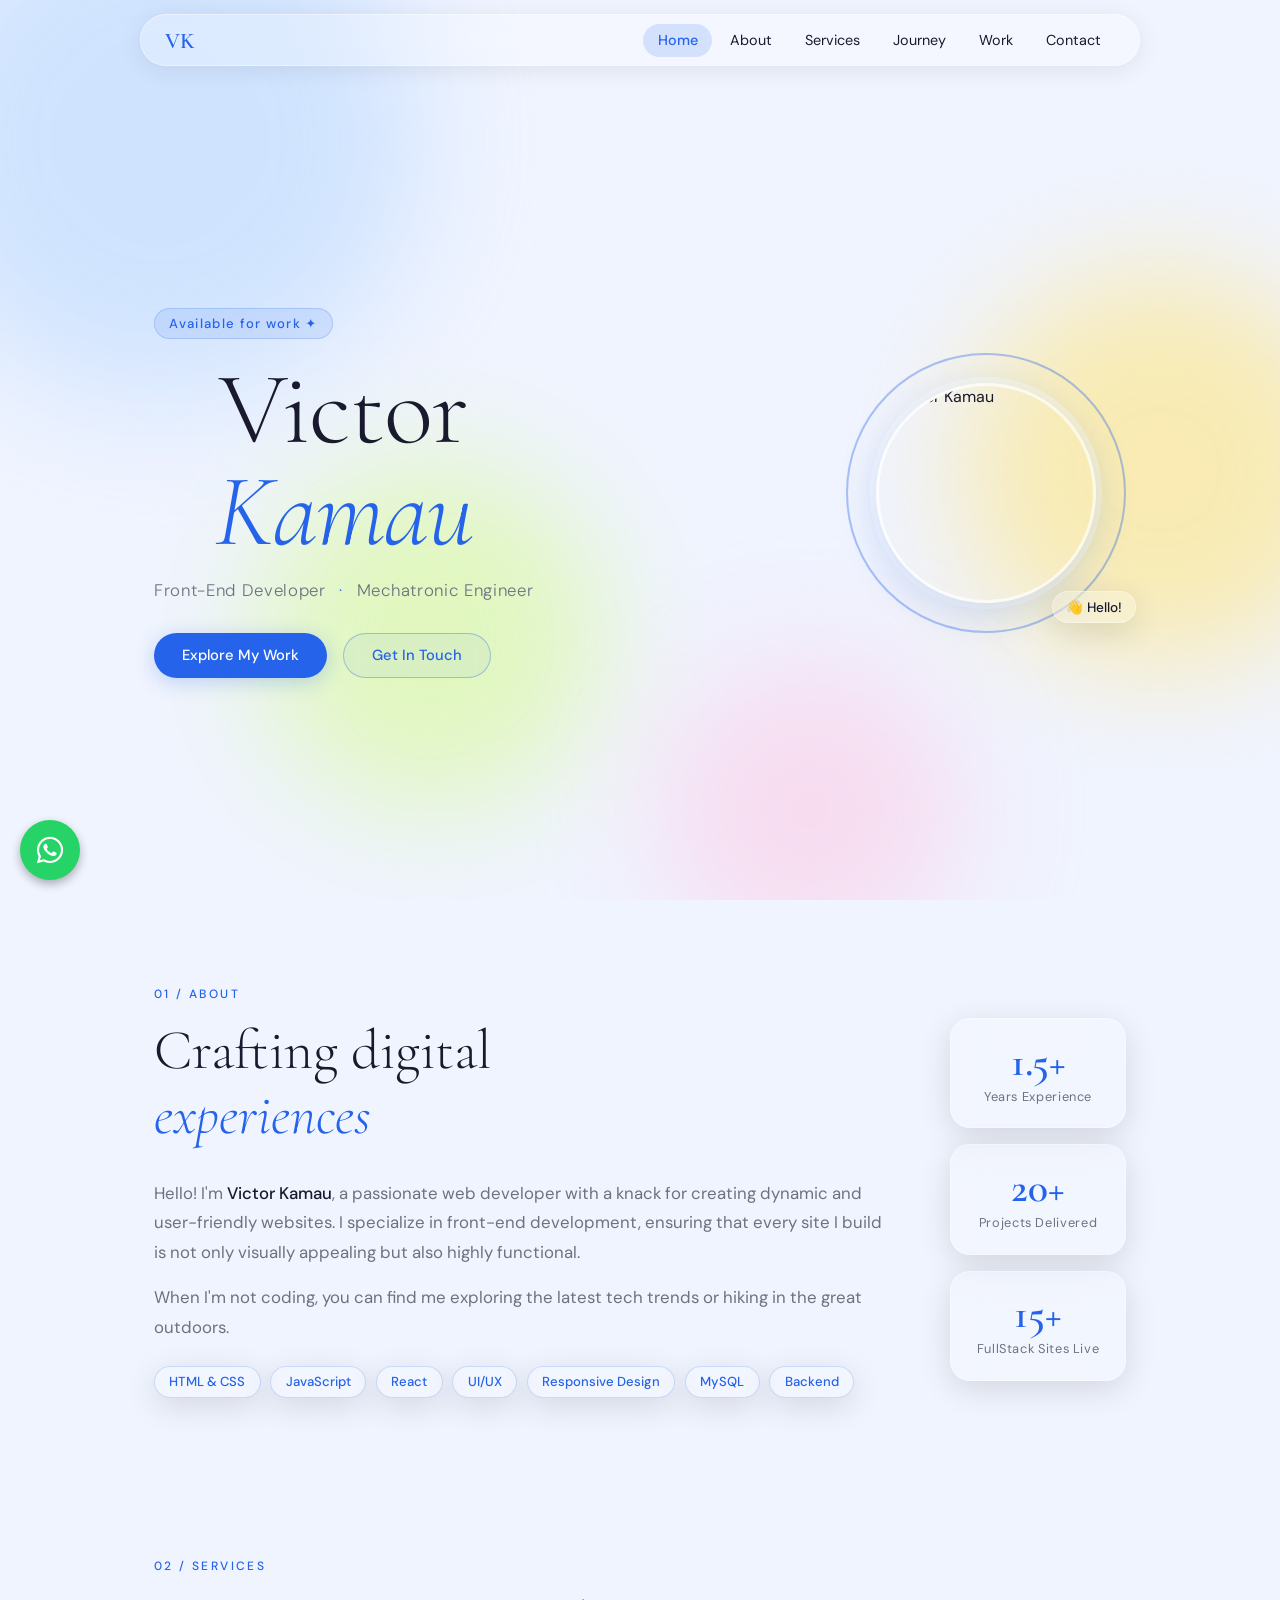
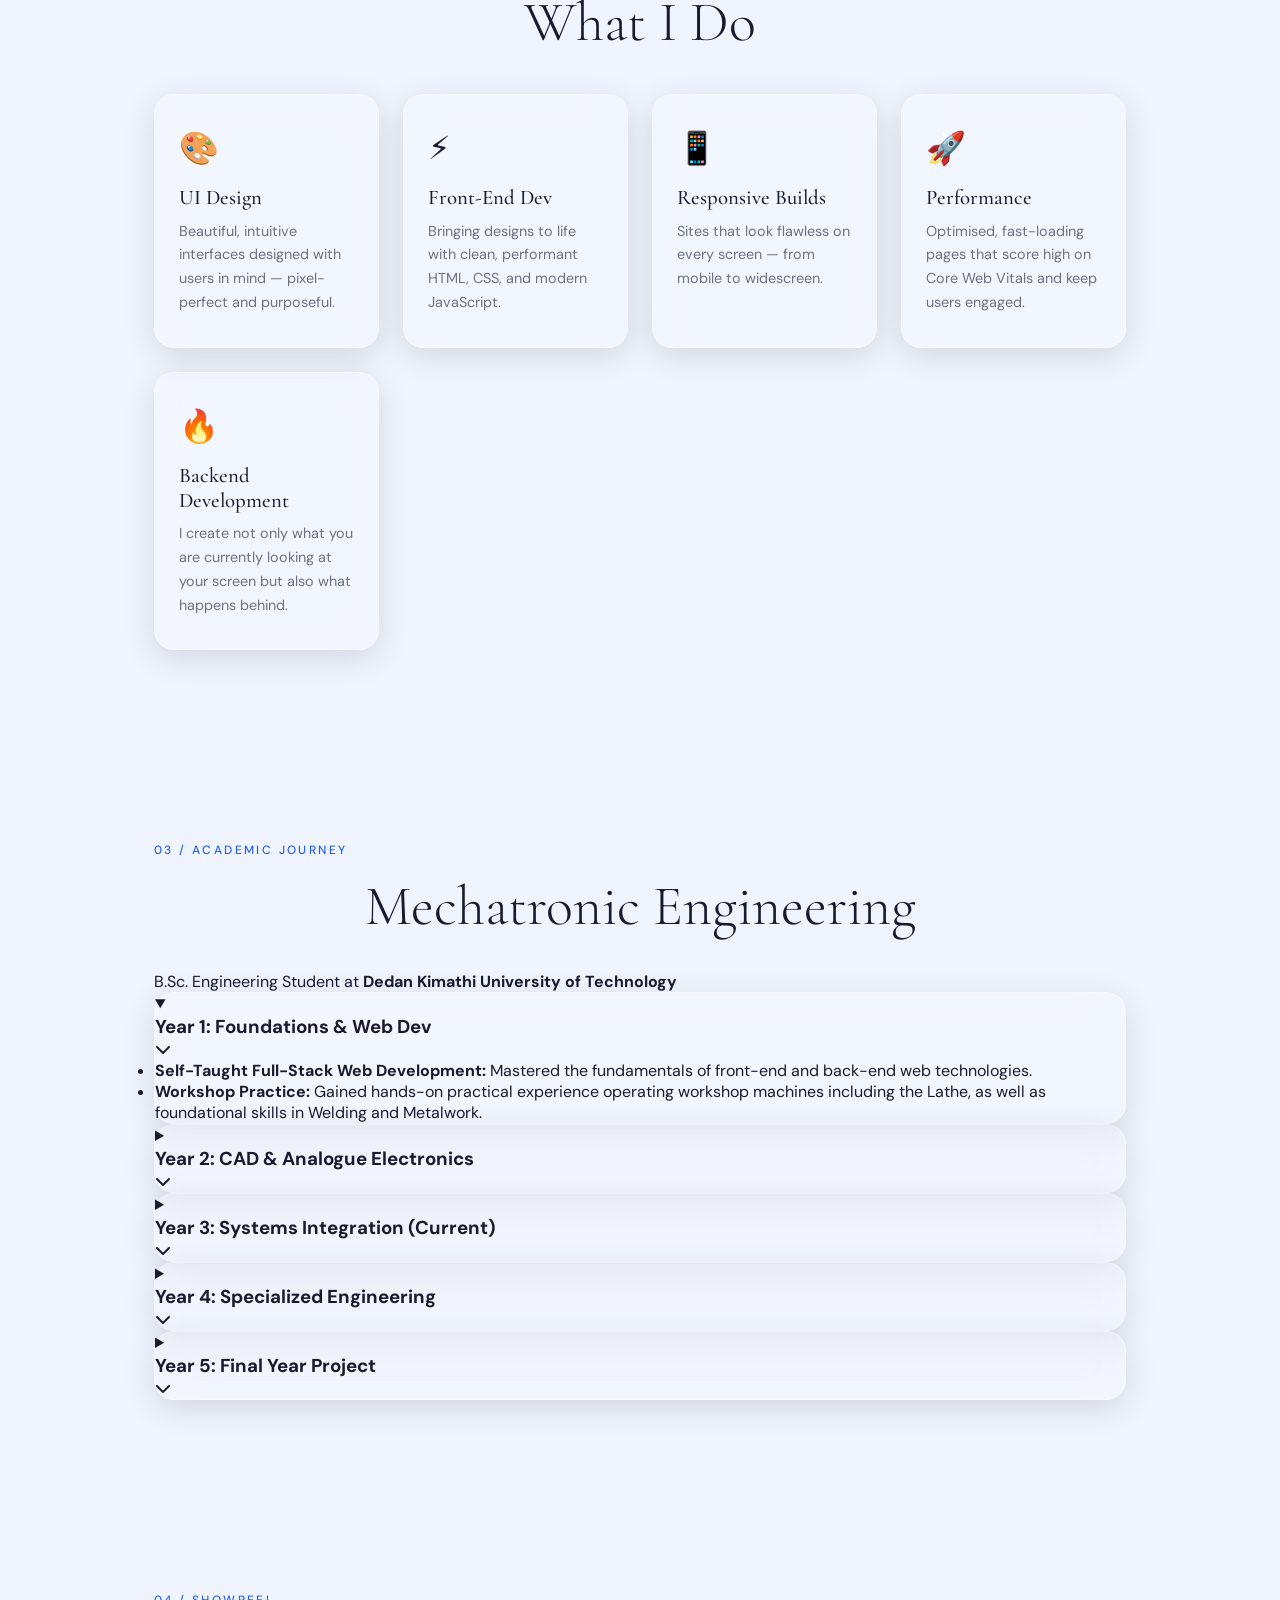
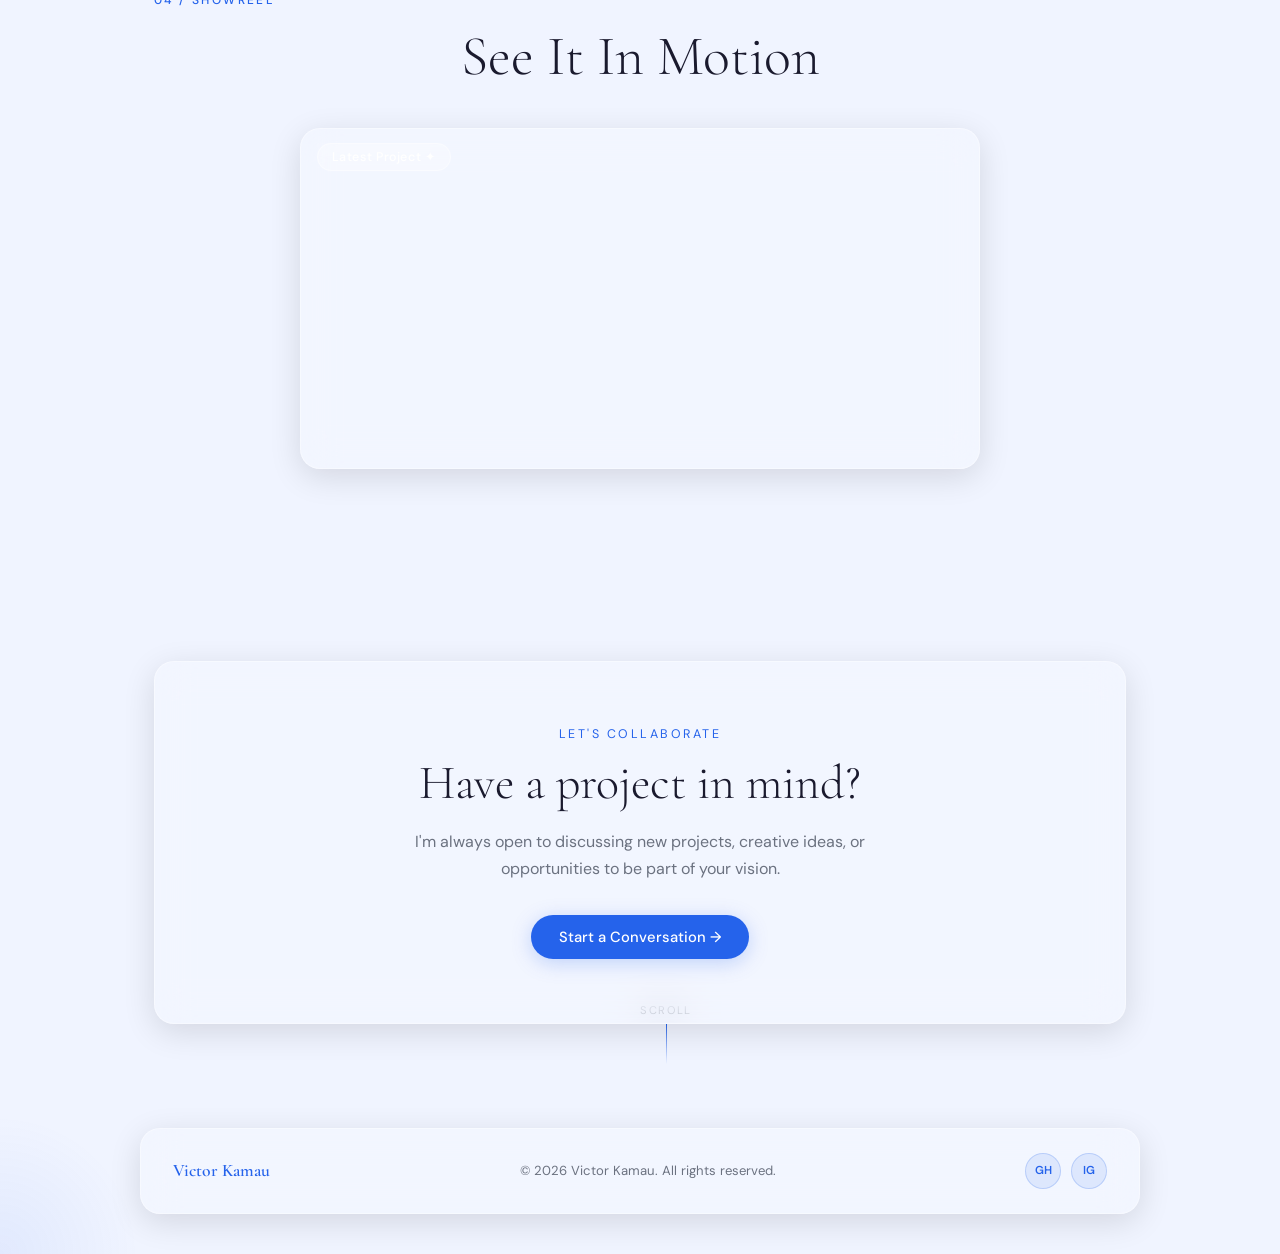
==== commit 03433586: "Update index.html" ====
--- a/index.html
+++ b/index.html
@@ -3,7 +3,7 @@
 <head>
   <meta charset="UTF-8" />
   <meta name="viewport" content="width=device-width, initial-scale=1.0" />
-  <title>Victor Kamau — Web Developer</title>
+  <title>Victor Kamau — Web Developer & Mechatronic Engineer</title>
   <script defer src="https://app.fastbots.ai/embed.js" data-bot-id="cmg0ih7h80e4eqn1lysmb7f3x"></script>
   <link rel="preconnect" href="https://fonts.googleapis.com" />
   <link rel="preconnect" href="https://fonts.gstatic.com" crossorigin />
@@ -13,7 +13,6 @@
 </head>
 <body>
 
-  <!-- Animated background orbs -->
   <div class="bg-orbs" aria-hidden="true">
     <div class="orb orb-1"></div>
     <div class="orb orb-2"></div>
@@ -21,14 +20,12 @@
     <div class="orb orb-4"></div>
   </div>
 
-  <!-- Floating particles -->
   <div class="particles" aria-hidden="true">
     <span></span><span></span><span></span><span></span>
     <span></span><span></span><span></span><span></span>
     <span></span><span></span><span></span><span></span>
   </div>
 
-  <!-- Navigation -->
   <header class="site-header">
     <nav class="glass-nav">
       <div class="nav-logo">VK</div>
@@ -36,6 +33,7 @@
         <li><a href="#home" class="nav-link active">Home</a></li>
         <li><a href="#about" class="nav-link">About</a></li>
         <li><a href="#services" class="nav-link">Services</a></li>
+        <li><a href="#journey" class="nav-link">Journey</a></li>
         <li><a href="#work" class="nav-link">Work</a></li>
         <li><a href="contacts.html" class="nav-link">Contact</a></li>
       </ul>
@@ -45,7 +43,6 @@
 
   <main>
 
-    <!-- Hero Section -->
     <section class="hero" id="home">
       <div class="hero-content">
         <div class="hero-tag reveal-up">Available for work ✦</div>
@@ -53,14 +50,13 @@
           <span class="name-line">Victor</span>
           <span class="name-line italic">Kamau</span>
         </h1>
-        <p class="hero-role reveal-up">Front-End Developer <span class="dot">·</span> FullStack Dev</p>
+        <p class="hero-role reveal-up">Front-End Developer <span class="dot">·</span> Mechatronic Engineer</p>
         <div class="hero-cta reveal-up">
           <a href="#about" class="btn-primary">Explore My Work</a>
           <a href="contacts.html" class="btn-ghost">Get In Touch</a>
         </div>
       </div>
 
-      <!-- Avatar with glass ring -->
       <div class="hero-avatar-wrap reveal-right">
         <div class="avatar-ring"></div>
         <div class="avatar-ring avatar-ring-2"></div>
@@ -79,7 +75,6 @@
       </div>
     </section>
 
-    <!-- About / Bio Section -->
     <section class="section about-section" id="about">
       <div class="section-label reveal-up">01 / About</div>
       <div class="about-grid">
@@ -121,7 +116,6 @@
       </div>
     </section>
 
-    <!-- Services Section -->
     <section class="section services-section" id="services">
       <div class="section-label reveal-up">02 / Services</div>
       <h2 class="section-title centered reveal-up">What I Do</h2>
@@ -154,9 +148,87 @@
       </div>
     </section>
 
-    <!-- Showreel / Video Section -->
+    <section class="section journey-section" id="journey">
+      <div class="section-label reveal-up">03 / Academic Journey</div>
+      <h2 class="section-title centered reveal-up">Mechatronic Engineering</h2>
+      <p class="journey-subtitle centered reveal-up">
+        B.Sc. Engineering Student at <strong>Dedan Kimathi University of Technology</strong>
+      </p>
+
+      <div class="journey-accordion reveal-up">
+        
+        <details class="glass-card journey-details" open>
+          <summary class="journey-summary">
+            <h3>Year 1: Foundations & Web Dev</h3>
+            <span class="icon"><i class="fa-solid fa-chevron-down"></i></span>
+          </summary>
+          <div class="journey-content">
+            <ul>
+              <li><strong>Self-Taught Full-Stack Web Development:</strong> Mastered the fundamentals of front-end and back-end web technologies.</li>
+              <li><strong>Workshop Practice:</strong> Gained hands-on practical experience operating workshop machines including the Lathe, as well as foundational skills in Welding and Metalwork.</li>
+            </ul>
+          </div>
+        </details>
+
+        <details class="glass-card journey-details">
+          <summary class="journey-summary">
+            <h3>Year 2: CAD & Analogue Electronics</h3>
+            <span class="icon"><i class="fa-solid fa-chevron-down"></i></span>
+          </summary>
+          <div class="journey-content">
+            <ul>
+              <li><strong>Computer-Aided Drawing (CAD):</strong> Designed 3D mechanical components and mechanisms using FreeCAD.</li>
+              <div class="image-placeholder">
+                <img src="" alt="FreeCAD Design Screenshot" />
+                <span>[Insert FreeCAD Image Here]</span>
+              </div>
+              
+              <li><strong>Analogue Electronics:</strong> Designed and built a physical number counter utilizing core analogue electronic components.</li>
+              <div class="image-placeholder">
+                <img src="" alt="Analogue Number Counter Circuit" />
+                <span>[Insert Electronics Project Image Here]</span>
+              </div>
+
+              <li><strong>Advanced Workshop:</strong> Progressed to complex machining operations and precision metal fabrication.</li>
+            </ul>
+          </div>
+        </details>
+
+        <details class="glass-card journey-details">
+          <summary class="journey-summary">
+            <h3>Year 3: Systems Integration (Current)</h3>
+            <span class="icon"><i class="fa-solid fa-chevron-down"></i></span>
+          </summary>
+          <div class="journey-content">
+            <p><em>Currently expanding knowledge in advanced mechatronics, circuit simulations, and control systems.</em></p>
+          </div>
+        </details>
+
+        <details class="glass-card journey-details">
+          <summary class="journey-summary">
+            <h3>Year 4: Specialized Engineering</h3>
+            <span class="icon"><i class="fa-solid fa-chevron-down"></i></span>
+          </summary>
+          <div class="journey-content">
+            <p><em>Future coursework focused on robotics, automation, and specialized project modules.</em></p>
+          </div>
+        </details>
+
+        <details class="glass-card journey-details">
+          <summary class="journey-summary">
+            <h3>Year 5: Final Year Project</h3>
+            <span class="icon"><i class="fa-solid fa-chevron-down"></i></span>
+          </summary>
+          <div class="journey-content">
+            <p><em>Culmination of the B.Sc. in Mechatronic Engineering degree and transition into industry.</em></p>
+          </div>
+        </details>
+
+      </div>
+    </section>
+
     <section class="section video-section" id="work">
-      <div class="section-label reveal-up">03 / Showreel</div>
+      <div class="section-label reveal-up">04 / Showreel</div>
       <h2 class="section-title centered reveal-up">See It In Motion</h2>
       <div class="video-wrap glass-card reveal-up">
         <video width="100%" autoplay loop muted playsinline>
@@ -169,7 +241,6 @@
       </div>
     </section>
 
-    <!-- CTA / Contact Teaser -->
     <section class="section cta-section reveal-up">
       <div class="cta-glass glass-card">
         <p class="cta-eyebrow">Let's collaborate</p>
@@ -185,7 +256,6 @@
 </a>
   </main>
 
-  <!-- Footer -->
   <footer class="site-footer">
     <div class="footer-inner glass-card">
       <span class="footer-name">Victor Kamau</span>
--- a/styles.css
+++ b/styles.css
@@ -1221,23 +1221,51 @@
   }
   .back-to-top { bottom: 1.5rem; right: 1.5rem; }
 }
+.whatsapp-float i {
+    font-size: 30px;
+    line-height: 60px;
+}
 .whatsapp-float {
     position: fixed;
+    bottom: 20px;
+    left: 20px;   /* 👈 bottom-left */
+
     width: 60px;
     height: 60px;
-    bottom: 20px;
-    left: 20px;   /* 👈 change from right to left */
+
     background-color: #25D366;
     color: white;
+
     border-radius: 50%;
-    text-align: center;
-    font-size: 30px;
-    line-height: 60px;
-    box-shadow: 2px 2px 5px rgba(0,0,0,0.3);
+    display: flex;              /* 👇 perfect centering */
+    align-items: center;
+    justify-content: center;
+
+    font-size: 28px;
     text-decoration: none;
+
+    box-shadow: 0 4px 10px rgba(0,0,0,0.3);
     z-index: 1000;
+
+    transition: transform 0.2s ease, background-color 0.2s ease;
 }
 
 .whatsapp-float:hover {
     background-color: #20ba5a;
-}
+    transform: scale(1.1);
+}
+.map-section {
+    padding: 40px 20px;
+    text-align: center;
+    background: #f5f5f5;
+}
+
+.map-section h2 {
+    margin-bottom: 20px;
+    font-size: 24px;
+}
+
+.map-section iframe {
+    border-radius: 15px;
+    box-shadow: 0 4px 15px rgba(0,0,0,0.2);
+}
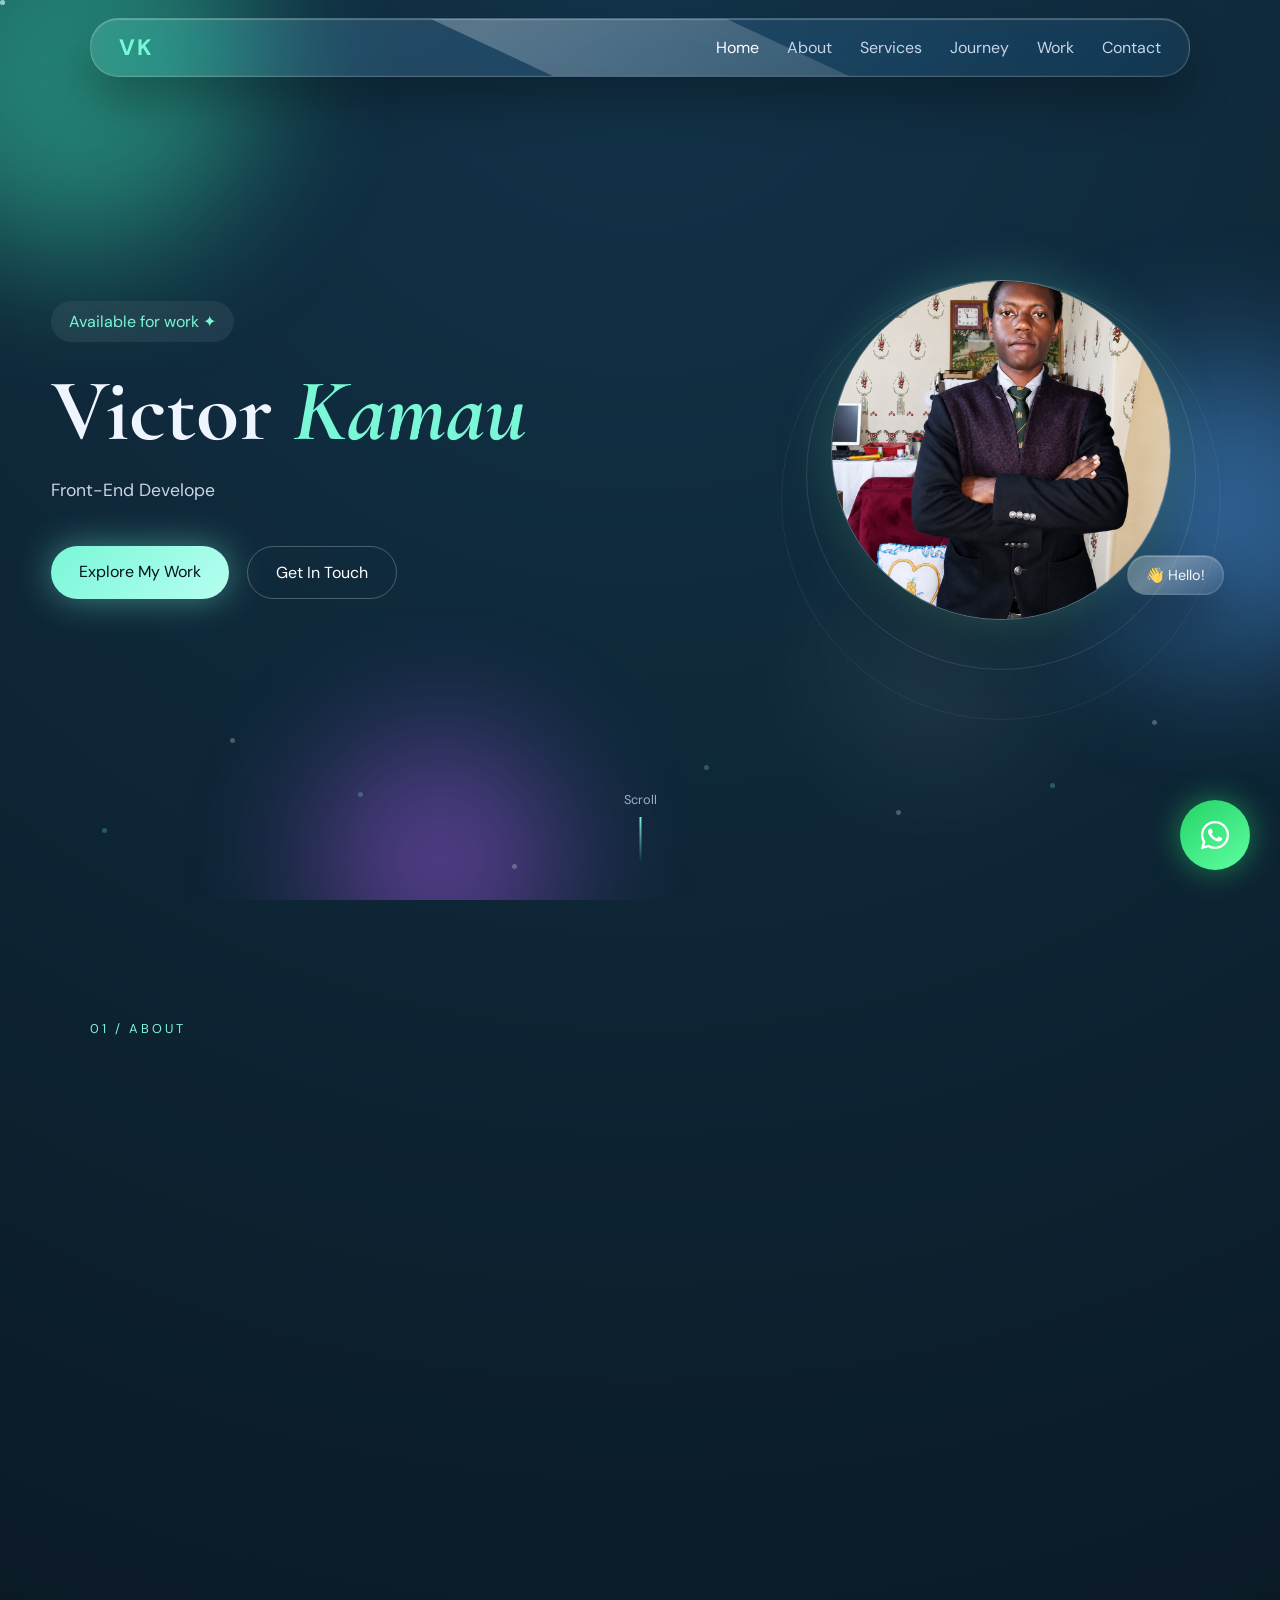
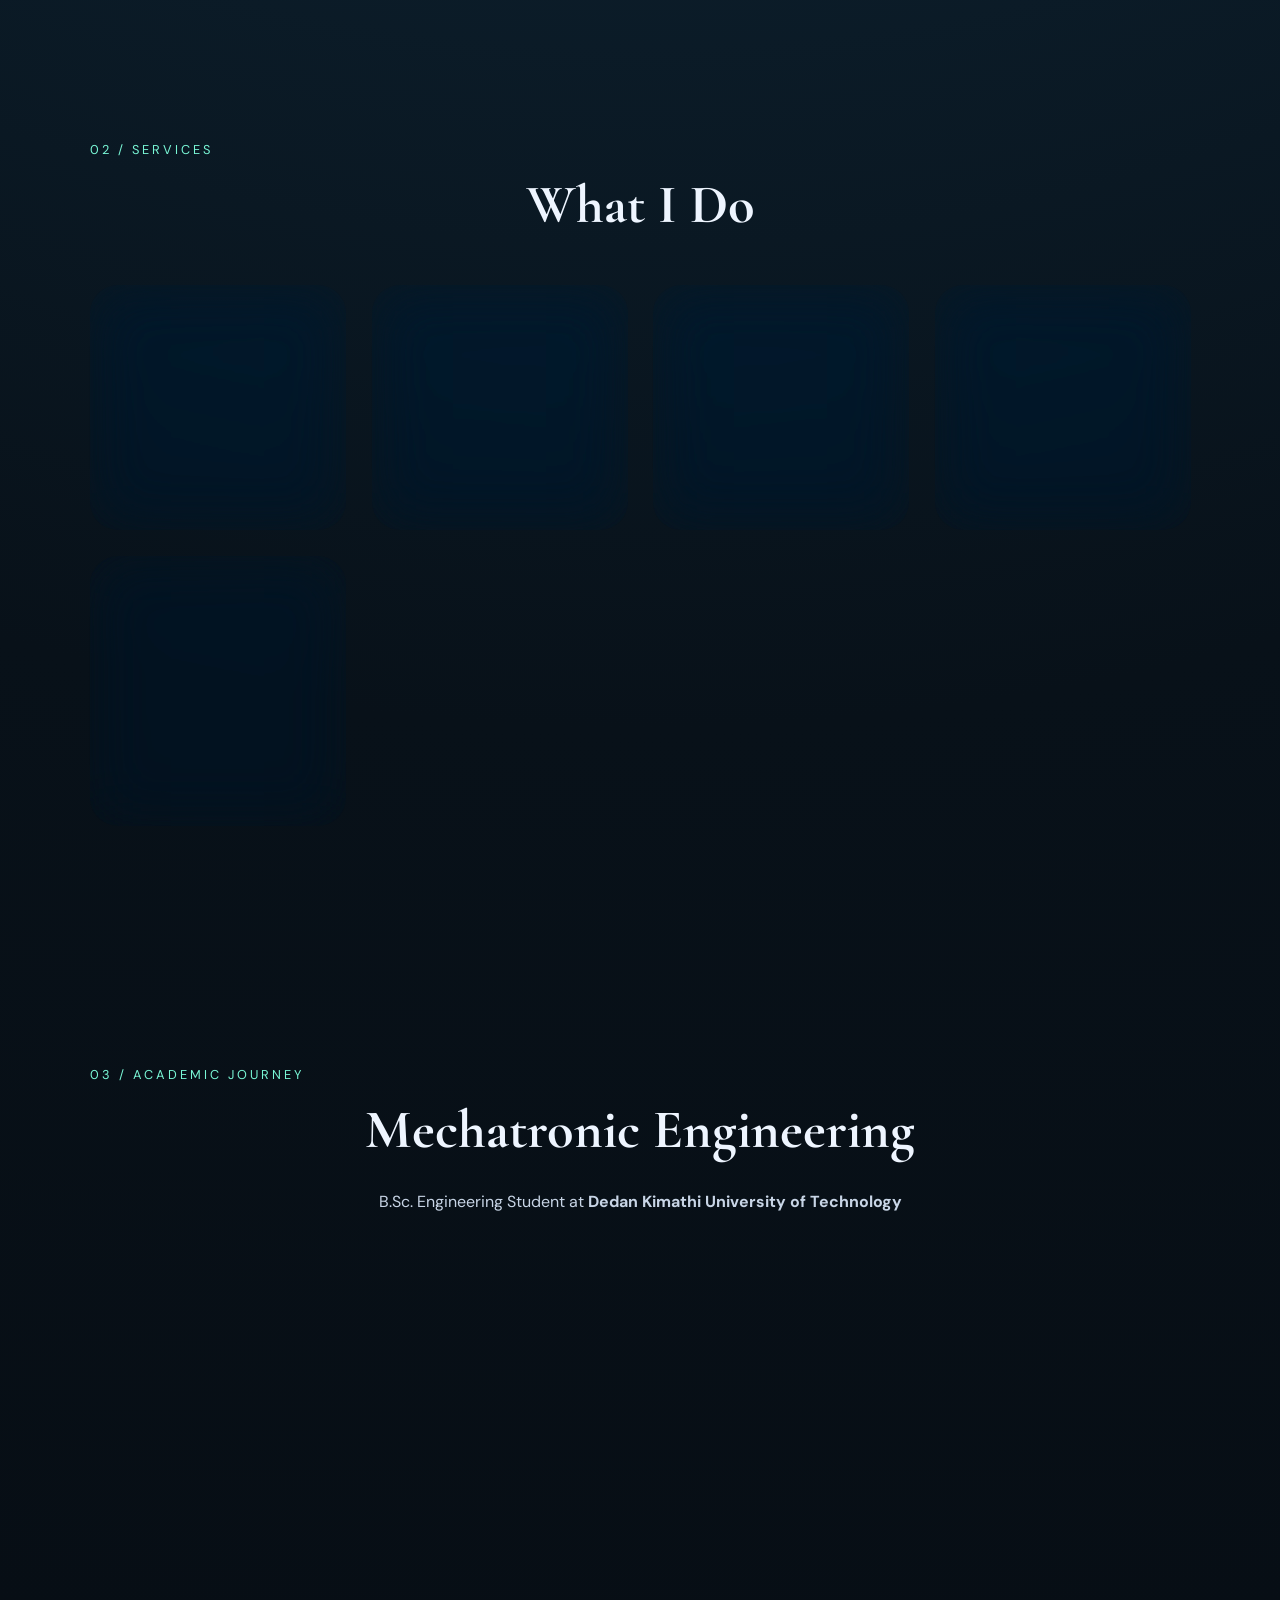
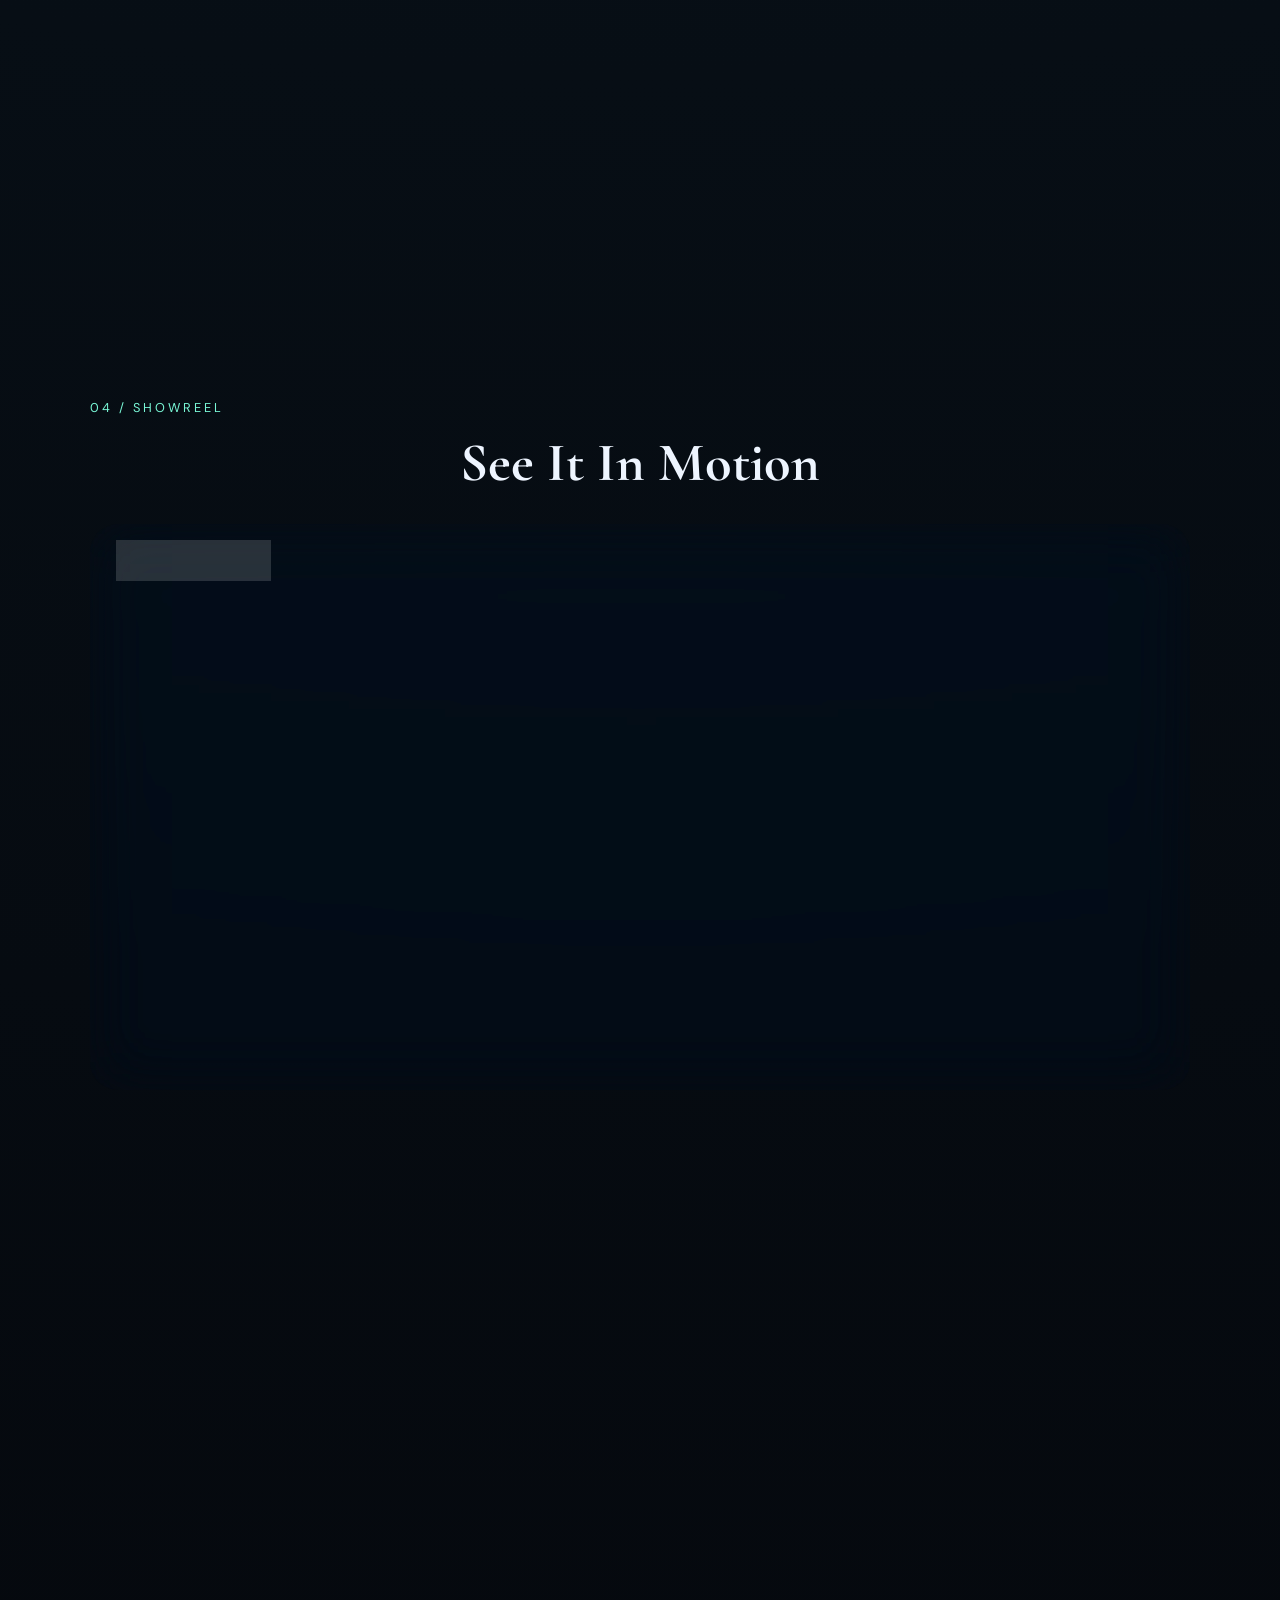
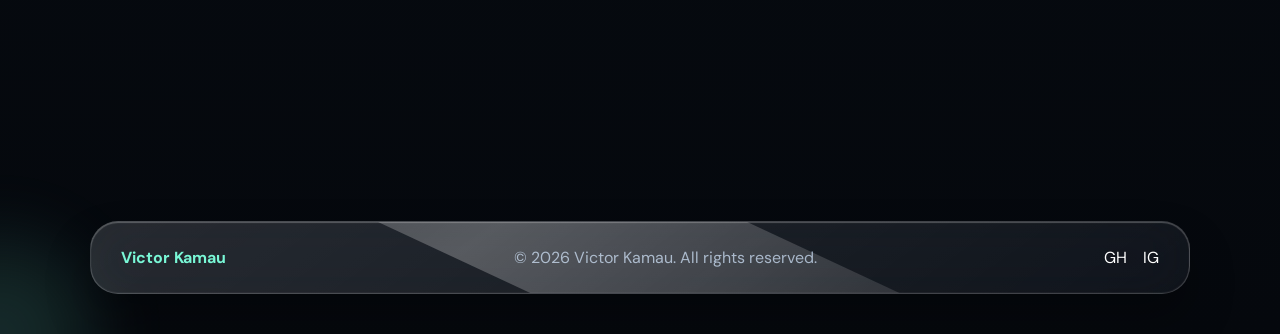
==== commit 4b3dea22: "Update index.html" ====
--- a/index.html
+++ b/index.html
@@ -61,7 +61,7 @@
         <div class="avatar-ring"></div>
         <div class="avatar-ring avatar-ring-2"></div>
         <img
-          src="Gemini_Generated_Image_zc943kzc943kzc94.png"
+          src="file_000000006b18720abedd772e9f10be5b(1).png"
           class="avatar"
           alt="Victor Kamau"
           onclick="alert('Hello, I am Victor Kamau!')"
--- a/styles.css
+++ b/styles.css
@@ -1,1271 +1,829 @@
-/* ===========================
-   VICTOR KAMAU — PORTFOLIO CSS
-   Glassmorphism + Rich Animations
-   =========================== */
-
-/* ---------- TOKENS ---------- */
-:root {
-  --glass-bg:        rgba(255, 255, 255, 0.18);
-  --glass-border:    rgba(255, 255, 255, 0.35);
-  --glass-shadow:    0 8px 32px rgba(0, 0, 0, 0.12);
-  --blur:            blur(18px);
-
-  --accent:          #2563eb;
-  --accent-light:    #60a5fa;
-  --accent-glow:     rgba(37, 99, 235, 0.25);
-
-  --text:            #1a1a2e;
-  --text-muted:      #6b7280;
-  --surface:         rgba(255,255,255,0.55);
-
-  --orb-1:           #bfdbfe;
-  --orb-2:           #fde68a;
-  --orb-3:           #d9f99d;
-  --orb-4:           #fbcfe8;
-
-  --font-display:    'Cormorant Garamond', Georgia, serif;
-  --font-body:       'DM Sans', system-ui, sans-serif;
-
-  --ease-spring:     cubic-bezier(0.34, 1.56, 0.64, 1);
-  --ease-smooth:     cubic-bezier(0.4, 0, 0.2, 1);
-}
-
-/* ---------- RESET ---------- */
-*, *::before, *::after { box-sizing: border-box; margin: 0; padding: 0; }
-html { scroll-behavior: smooth; }
-
-body {
-  font-family: var(--font-body);
-  color: var(--text);
-  min-height: 100vh;
-  overflow-x: hidden;
-  background: #f0f4ff;
-}
-
-/* ---------- ANIMATED BACKGROUND ---------- */
-.bg-orbs {
-  position: fixed;
-  inset: 0;
-  z-index: 0;
-  pointer-events: none;
-  overflow: hidden;
-}
-
-.orb {
-  position: absolute;
-  border-radius: 50%;
-  filter: blur(60px);
-  opacity: 0.65;
-  animation: orbFloat 18s ease-in-out infinite;
-}
-
-.orb-1 {
-  width: 520px; height: 520px;
-  background: var(--orb-1);
-  top: -120px; left: -100px;
-  animation-duration: 20s;
-}
-.orb-2 {
-  width: 400px; height: 400px;
-  background: var(--orb-2);
-  top: 30%; right: -80px;
-  animation-duration: 16s;
-  animation-delay: -5s;
-}
-.orb-3 {
-  width: 350px; height: 350px;
-  background: var(--orb-3);
-  bottom: 10%; left: 20%;
-  animation-duration: 22s;
-  animation-delay: -10s;
-}
-.orb-4 {
-  width: 300px; height: 300px;
-  background: var(--orb-4);
-  bottom: -60px; right: 25%;
-  animation-duration: 14s;
-  animation-delay: -3s;
-}
-
-@keyframes orbFloat {
-  0%, 100% { transform: translate(0, 0) scale(1); }
-  33%       { transform: translate(30px, -40px) scale(1.05); }
-  66%       { transform: translate(-20px, 30px) scale(0.97); }
-}
-
-/* ---------- PARTICLES ---------- */
-.particles {
-  position: fixed;
-  inset: 0;
-  z-index: 0;
-  pointer-events: none;
-}
-
-.particles span {
-  position: absolute;
-  display: block;
-  width: 6px; height: 6px;
-  border-radius: 50%;
-  background: var(--accent-light);
-  opacity: 0;
-  animation: particleDrift 12s ease-in-out infinite;
-}
-
-.particles span:nth-child(1)  { left:5%;   top:80%; animation-delay:0s;    animation-duration:14s; }
-.particles span:nth-child(2)  { left:15%;  top:60%; animation-delay:1.5s;  animation-duration:11s; }
-.particles span:nth-child(3)  { left:30%;  top:90%; animation-delay:3s;    animation-duration:15s; }
-.particles span:nth-child(4)  { left:45%;  top:70%; animation-delay:0.8s;  animation-duration:10s; }
-.particles span:nth-child(5)  { left:60%;  top:85%; animation-delay:2.2s;  animation-duration:13s; }
-.particles span:nth-child(6)  { left:75%;  top:55%; animation-delay:4s;    animation-duration:16s; }
-.particles span:nth-child(7)  { left:88%;  top:78%; animation-delay:1s;    animation-duration:12s; }
-.particles span:nth-child(8)  { left:10%;  top:40%; animation-delay:5s;    animation-duration:14s; width:4px; height:4px; }
-.particles span:nth-child(9)  { left:50%;  top:30%; animation-delay:2.5s;  animation-duration:11s; width:8px; height:8px; }
-.particles span:nth-child(10) { left:70%;  top:20%; animation-delay:3.5s;  animation-duration:17s; }
-.particles span:nth-child(11) { left:25%;  top:15%; animation-delay:0.3s;  animation-duration:13s; width:4px; height:4px; }
-.particles span:nth-child(12) { left:92%;  top:35%; animation-delay:6s;    animation-duration:15s; }
-
-@keyframes particleDrift {
-  0%   { transform: translateY(0)   scale(1);   opacity: 0; }
-  10%  { opacity: 0.7; }
-  90%  { opacity: 0.5; }
-  100% { transform: translateY(-420px) scale(0.6); opacity: 0; }
-}
-
-/* ---------- GLASS CARD ---------- */
-.glass-card {
-  background: var(--glass-bg);
-  backdrop-filter: var(--blur);
-  -webkit-backdrop-filter: var(--blur);
-  border: 1px solid var(--glass-border);
-  box-shadow: var(--glass-shadow);
-  border-radius: 20px;
-}
-
-/* ---------- LAYOUT WRAPPER ---------- */
-main, .site-header, .site-footer {
-  position: relative;
-  z-index: 1;
-}
-
-/* ---------- NAVIGATION ---------- */
-.site-header {
-  position: sticky;
-  top: 0;
-  z-index: 100;
-  padding: 0.9rem 1.5rem;
-}
-
-.glass-nav {
-  display: flex;
-  align-items: center;
-  justify-content: space-between;
-  max-width: 1000px;
-  margin: 0 auto;
-  padding: 0.7rem 1.5rem;
-  background: rgba(255,255,255,0.25);
-  backdrop-filter: blur(20px);
-  -webkit-backdrop-filter: blur(20px);
-  border: 1px solid rgba(255,255,255,0.4);
-  border-radius: 50px;
-  box-shadow: 0 4px 24px rgba(0,0,0,0.08);
-  animation: slideDown 0.7s var(--ease-spring) both;
-}
-
-@keyframes slideDown {
-  from { opacity: 0; transform: translateY(-20px); }
-  to   { opacity: 1; transform: translateY(0); }
-}
-
-.nav-logo {
-  font-family: var(--font-display);
-  font-size: 1.4rem;
-  font-weight: 600;
-  color: var(--accent);
-  letter-spacing: 0.02em;
-}
-
-.nav-links {
-  display: flex;
-  list-style: none;
-  gap: 0.25rem;
-}
-
-.nav-link {
-  text-decoration: none;
-  color: var(--text);
-  font-size: 0.9rem;
-  font-weight: 400;
-  padding: 0.45rem 0.9rem;
-  border-radius: 50px;
-  transition: background 0.2s, color 0.2s, transform 0.15s;
-}
-.nav-link:hover {
-  background: rgba(37,99,235,0.1);
-  color: var(--accent);
-  transform: translateY(-1px);
-}
-.nav-link.active {
-  background: rgba(37,99,235,0.15);
-  color: var(--accent);
-  font-weight: 500;
-}
-
-.menu-toggle {
-  display: none;
-  background: none;
-  border: none;
-  font-size: 1.4rem;
-  cursor: pointer;
-}
-
-/* ---------- HERO SECTION ---------- */
-.hero {
-  min-height: 90vh;
-  display: flex;
-  align-items: center;
-  justify-content: space-between;
-  gap: 3rem;
-  padding: 5rem 5vw 4rem;
-  max-width: 1100px;
-  margin: 0 auto;
-}
-
-.hero-tag {
-  display: inline-block;
-  font-size: 0.82rem;
-  font-weight: 500;
-  letter-spacing: 0.1em;
-  color: var(--accent);
-  background: rgba(37,99,235,0.1);
-  border: 1px solid rgba(37,99,235,0.2);
-  padding: 0.35rem 0.9rem;
-  border-radius: 50px;
-  margin-bottom: 1.2rem;
-  animation: pulse-glow 3s ease-in-out infinite;
-}
-
-@keyframes pulse-glow {
-  0%, 100% { box-shadow: 0 0 0 0 var(--accent-glow); }
-  50%       { box-shadow: 0 0 0 8px transparent; }
-}
-
-.hero-name {
-  font-family: var(--font-display);
-  font-size: clamp(3.5rem, 8vw, 6.5rem);
-  font-weight: 300;
-  line-height: 1.0;
-  letter-spacing: -0.01em;
-  color: var(--text);
-  margin-bottom: 1rem;
-}
-
-.name-line {
-  display: block;
-}
-.name-line.italic {
-  font-style: italic;
-  color: var(--accent);
-}
-
-.hero-role {
-  font-size: 1.05rem;
-  color: var(--text-muted);
-  font-weight: 300;
-  letter-spacing: 0.04em;
-  margin-bottom: 2rem;
-}
-.dot { margin: 0 0.5rem; color: var(--accent); }
-
-.hero-cta {
-  display: flex;
-  gap: 1rem;
-  flex-wrap: wrap;
-}
-
-/* ---------- BUTTONS ---------- */
-.btn-primary {
-  display: inline-block;
-  background: var(--accent);
-  color: #fff;
-  text-decoration: none;
-  padding: 0.75rem 1.75rem;
-  border-radius: 50px;
-  font-size: 0.92rem;
-  font-weight: 500;
-  transition: transform 0.25s var(--ease-spring), box-shadow 0.25s;
-  box-shadow: 0 4px 20px var(--accent-glow);
-}
-.btn-primary:hover {
-  transform: translateY(-3px) scale(1.02);
-  box-shadow: 0 8px 30px var(--accent-glow);
-}
-
-.btn-ghost {
-  display: inline-block;
-  color: var(--accent);
-  text-decoration: none;
-  padding: 0.73rem 1.75rem;
-  border-radius: 50px;
-  font-size: 0.92rem;
-  font-weight: 500;
-  border: 1.5px solid rgba(37,99,235,0.35);
-  background: rgba(37,99,235,0.05);
-  backdrop-filter: blur(10px);
-  transition: transform 0.25s var(--ease-spring), background 0.2s, border-color 0.2s;
-}
-.btn-ghost:hover {
-  transform: translateY(-3px);
-  background: rgba(37,99,235,0.12);
-  border-color: var(--accent);
-}
-
-/* ---------- HERO AVATAR ---------- */
-.hero-avatar-wrap {
-  position: relative;
-  flex-shrink: 0;
-  width: 280px;
-  height: 280px;
-  display: flex;
-  align-items: center;
-  justify-content: center;
-}
-
-.avatar-ring {
-  position: absolute;
-  width: 100%;
-  height: 100%;
-  border-radius: 50%;
-  border: 2px solid rgba(37,99,235,0.2);
-  animation: ringExpand 3s ease-out infinite;
-}
-
-.avatar-ring-2 {
-  animation-delay: 1.5s;
-}
-
-@keyframes ringExpand {
-  0%   { transform: scale(1);    opacity: 0.6; }
-  100% { transform: scale(1.35); opacity: 0; }
-}
-
-.avatar {
-  width: 220px;
-  height: 220px;
-  border-radius: 50%;
-  object-fit: cover;
-  border: 3px solid rgba(255,255,255,0.7);
-  box-shadow: 0 10px 40px rgba(37,99,235,0.2), 0 0 0 6px rgba(255,255,255,0.35);
-  cursor: pointer;
-  transition: transform 0.4s var(--ease-spring), box-shadow 0.4s;
-  z-index: 1;
-}
-.avatar:hover {
-  transform: scale(1.06) rotate(2deg);
-  box-shadow: 0 18px 50px rgba(37,99,235,0.3), 0 0 0 8px rgba(255,255,255,0.5);
-}
-
-.avatar-badge {
-  position: absolute;
-  bottom: 10px;
-  right: -10px;
-  padding: 0.4rem 0.8rem;
-  font-size: 0.85rem;
-  font-weight: 500;
-  border-radius: 50px;
-  z-index: 2;
-  animation: badgeBounce 2.5s var(--ease-spring) infinite;
-}
-
-@keyframes badgeBounce {
-  0%, 100% { transform: translateY(0); }
-  50%       { transform: translateY(-6px); }
-}
-
-/* ---------- SCROLL HINT ---------- */
-.scroll-hint {
-  position: absolute;
-  bottom: 2.5rem;
-  left: 50%;
-  transform: translateX(-50%);
-  display: flex;
-  flex-direction: column;
-  align-items: center;
-  gap: 0.4rem;
-  opacity: 0.5;
-  animation: fadeInUp 1s 1.5s both;
-}
-.scroll-text {
-  font-size: 0.7rem;
-  letter-spacing: 0.15em;
-  text-transform: uppercase;
-  color: var(--text-muted);
-}
-.scroll-line {
-  width: 1px;
-  height: 40px;
-  background: linear-gradient(to bottom, var(--accent), transparent);
-  animation: scrollPulse 1.5s ease-in-out infinite;
-}
-@keyframes scrollPulse {
-  0%, 100% { transform: scaleY(1); opacity: 0.5; }
-  50%       { transform: scaleY(1.4); opacity: 1; }
-}
-
-/* ---------- SECTIONS COMMON ---------- */
-.section {
-  padding: 6rem 5vw;
-  max-width: 1100px;
-  margin: 0 auto;
-}
-
-.section-label {
-  font-size: 0.75rem;
-  letter-spacing: 0.2em;
-  text-transform: uppercase;
-  color: var(--accent);
-  font-weight: 500;
-  margin-bottom: 1rem;
-}
-
-.section-title {
-  font-family: var(--font-display);
-  font-size: clamp(2.2rem, 5vw, 3.5rem);
-  font-weight: 300;
-  line-height: 1.15;
-  color: var(--text);
-  margin-bottom: 2rem;
-}
-.section-title em { font-style: italic; color: var(--accent); }
-.section-title.centered { text-align: center; }
-
-/* ---------- ABOUT SECTION ---------- */
-.about-grid {
-  display: grid;
-  grid-template-columns: 1fr auto;
-  gap: 4rem;
-  align-items: start;
-}
-
-.bio-text {
-  font-size: 1.05rem;
-  line-height: 1.75;
-  color: var(--text-muted);
-  margin-bottom: 1rem;
-}
-.bio-text strong { color: var(--text); font-weight: 500; }
-
-.skills-row {
-  display: flex;
-  flex-wrap: wrap;
-  gap: 0.6rem;
-  margin-top: 1.5rem;
-}
-
-.skill-chip {
-  font-size: 0.82rem;
-  font-weight: 500;
-  padding: 0.4rem 0.9rem;
-  border-radius: 50px;
-  color: var(--accent);
-  border: 1px solid rgba(37,99,235,0.2);
-  transition: transform 0.2s, box-shadow 0.2s;
-}
-.skill-chip:hover {
-  transform: translateY(-2px);
-  box-shadow: 0 4px 12px var(--accent-glow);
-}
-
-.stats-col {
-  display: flex;
-  flex-direction: column;
-  gap: 1rem;
-}
-
-.stat-card {
-  padding: 1.4rem 1.6rem;
-  text-align: center;
-  min-width: 140px;
-  transition: transform 0.3s var(--ease-spring);
-}
-.stat-card:hover { transform: translateY(-4px) scale(1.02); }
-
-.stat-num {
-  display: block;
-  font-family: var(--font-display);
-  font-size: 2.6rem;
-  font-weight: 600;
-  color: var(--accent);
-  line-height: 1;
-}
-.stat-label {
-  display: block;
-  font-size: 0.8rem;
-  color: var(--text-muted);
-  margin-top: 0.3rem;
-  letter-spacing: 0.05em;
-}
-
-/* ---------- SERVICES SECTION ---------- */
-.services-section {
-  padding-top: 4rem;
-}
-
-.services-grid {
-  display: grid;
-  grid-template-columns: repeat(auto-fit, minmax(220px, 1fr));
-  gap: 1.5rem;
-  margin-top: 2.5rem;
-}
-
-.service-card {
-  padding: 2rem 1.5rem;
-  transition: transform 0.35s var(--ease-spring), box-shadow 0.3s;
-  animation-delay: var(--delay);
-}
-.service-card:hover {
-  transform: translateY(-8px) scale(1.02);
-  box-shadow: 0 16px 48px rgba(37,99,235,0.15);
-}
-
-.service-icon {
-  font-size: 2rem;
-  margin-bottom: 1rem;
-  display: block;
-}
-
-.service-card h3 {
-  font-family: var(--font-display);
-  font-size: 1.3rem;
-  font-weight: 500;
-  margin-bottom: 0.6rem;
-  color: var(--text);
-}
-.service-card p {
-  font-size: 0.9rem;
-  line-height: 1.65;
-  color: var(--text-muted);
-}
-
-/* ---------- VIDEO SECTION ---------- */
-.video-wrap {
-  position: relative;
-  overflow: hidden;
-  margin-top: 2.5rem;
-  border-radius: 20px;
-  padding: 0;
-}
-.video-wrap video {
-  display: block;
-  width: 100%;
-  border-radius: 20px;
-}
-.video-overlay {
-  position: absolute;
-  top: 1rem;
-  left: 1rem;
-}
-.video-label {
-  background: rgba(255,255,255,0.25);
-  backdrop-filter: blur(10px);
-  -webkit-backdrop-filter: blur(10px);
-  border: 1px solid rgba(255,255,255,0.4);
-  border-radius: 50px;
-  padding: 0.3rem 0.85rem;
-  font-size: 0.78rem;
-  font-weight: 500;
-  color: #fff;
-  letter-spacing: 0.05em;
-}
-
-/* ---------- CTA SECTION ---------- */
-.cta-section {
-  padding-bottom: 5rem;
-}
-.cta-glass {
-  padding: 4rem 3rem;
-  text-align: center;
-}
-.cta-eyebrow {
-  font-size: 0.78rem;
-  letter-spacing: 0.2em;
-  text-transform: uppercase;
-  color: var(--accent);
-  margin-bottom: 0.75rem;
-}
-.cta-headline {
-  font-family: var(--font-display);
-  font-size: clamp(2rem, 5vw, 3rem);
-  font-weight: 300;
-  margin-bottom: 1rem;
-  color: var(--text);
-}
-.cta-sub {
-  font-size: 1rem;
-  color: var(--text-muted);
-  max-width: 500px;
-  margin: 0 auto 2rem;
-  line-height: 1.7;
-}
-
-/* ---------- FOOTER ---------- */
-.site-footer {
-  position: relative;
-  z-index: 1;
-  padding: 1.5rem 5vw 2.5rem;
-}
-.footer-inner {
-  max-width: 1000px;
-  margin: 0 auto;
-  padding: 1.5rem 2rem;
-  display: flex;
-  align-items: center;
-  justify-content: space-between;
-  flex-wrap: wrap;
-  gap: 1rem;
-}
-.footer-name {
-  font-family: var(--font-display);
-  font-size: 1.1rem;
-  font-weight: 600;
-  color: var(--accent);
-}
-.footer-copy {
-  font-size: 0.82rem;
-  color: var(--text-muted);
-}
-.footer-socials {
-  display: flex;
-  gap: 0.6rem;
-}
-.footer-socials a {
-  display: inline-flex;
-  align-items: center;
-  justify-content: center;
-  width: 36px; height: 36px;
-  border-radius: 50%;
-  font-size: 0.72rem;
-  font-weight: 600;
-  text-decoration: none;
-  color: var(--accent);
-  background: rgba(37,99,235,0.1);
-  border: 1px solid rgba(37,99,235,0.2);
-  transition: transform 0.2s var(--ease-spring), background 0.2s;
-}
-.footer-socials a:hover {
-  transform: translateY(-3px);
-  background: rgba(37,99,235,0.2);
-}
-
-/* ---------- REVEAL ANIMATIONS ---------- */
-.reveal-up, .reveal-right {
-  opacity: 0;
-  transform: translateY(40px);
-  transition: opacity 0.7s var(--ease-smooth), transform 0.7s var(--ease-smooth);
-}
-.reveal-right {
-  transform: translateX(40px);
-}
-.reveal-up.visible, .reveal-right.visible {
-  opacity: 1;
-  transform: translate(0, 0);
-}
-
-@keyframes fadeInUp {
-  from { opacity: 0; transform: translateY(20px); }
-  to   { opacity: 1; transform: translateY(0); }
-}
-
-/* ---------- CONTACTS PAGE ---------- */
-.contact-page {
-  min-height: 100vh;
-  display: flex;
-  flex-direction: column;
-  align-items: center;
-  padding: 6rem 1rem 4rem;
-}
-
-h1 {
-  font-family: var(--font-display);
-  font-size: clamp(2rem, 6vw, 3.5rem);
-  font-weight: 300;
-  text-align: center;
-  color: var(--text);
-  margin-bottom: 0.5rem;
-}
-
-form {
-  max-width: 480px;
-  width: 100%;
-  margin: 2.5rem auto;
-  padding: 2.5rem 2rem;
-  background: var(--glass-bg);
-  backdrop-filter: var(--blur);
-  -webkit-backdrop-filter: var(--blur);
-  border: 1px solid var(--glass-border);
-  box-shadow: var(--glass-shadow);
-  border-radius: 24px;
-  font-family: var(--font-body);
-}
-
-form label {
-  display: block;
-  font-weight: 500;
-  font-size: 0.88rem;
-  margin-bottom: 0.4rem;
-  color: var(--text);
-  letter-spacing: 0.03em;
-}
-
-form input[type="text"],
-form input[type="email"],
-form textarea {
-  width: 100%;
-  padding: 0.75rem 1rem;
-  margin-bottom: 1.2rem;
-  border: 1.5px solid rgba(255,255,255,0.35);
-  border-radius: 12px;
-  font-size: 0.92rem;
-  font-family: var(--font-body);
-  background: rgba(255,255,255,0.45);
-  backdrop-filter: blur(8px);
-  color: var(--text);
-  box-sizing: border-box;
-  transition: border-color 0.3s, box-shadow 0.3s;
-  outline: none;
-}
-
-form input[type="text"]:focus,
-form input[type="email"]:focus,
-form textarea:focus {
-  border-color: var(--accent);
-  box-shadow: 0 0 0 4px var(--accent-glow);
-  background: rgba(255,255,255,0.65);
-}
-
-form textarea { min-height: 120px; resize: vertical; }
-
-form input[type="submit"],
-form input[type="reset"] {
-  background: var(--accent);
-  color: #fff;
-  border: none;
-  padding: 0.75rem 1.75rem;
-  border-radius: 50px;
-  font-size: 0.92rem;
-  font-weight: 500;
-  cursor: pointer;
-  margin-right: 0.75rem;
-  transition: transform 0.25s var(--ease-spring), box-shadow 0.25s;
-  box-shadow: 0 4px 20px var(--accent-glow);
-  font-family: var(--font-body);
-}
-form input[type="reset"] {
-  background: rgba(108, 117, 125, 0.8);
-  box-shadow: none;
-}
-form input[type="submit"]:hover {
-  transform: translateY(-2px);
-  box-shadow: 0 8px 28px var(--accent-glow);
-}
-form input[type="reset"]:hover {
-  transform: translateY(-2px);
-  background: rgba(90, 98, 104, 0.9);
-}
-
-/* ---------- RESPONSIVE ---------- */
-@media (max-width: 768px) {
-  .hero {
-    flex-direction: column-reverse;
-    text-align: center;
-    padding: 3rem 1.5rem 5rem;
-    min-height: auto;
+/* ==========================================
+   LIQUID GLASS PORTFOLIO — Victor Kamau
+   Apple-inspired Glass Morphism (2026)
+========================================== */
+
+:root{
+  --bg:#081119;
+  --glass:rgba(255,255,255,.08);
+  --glass-2:rgba(255,255,255,.12);
+  --stroke:rgba(255,255,255,.18);
+  --text:#eef5ff;
+  --muted:#c8d5e6;
+  --accent:#79f7d6;
+  --accent2:#5aa8ff;
+  --shadow:0 20px 50px rgba(0,0,0,.35);
+}
+
+*{
+  margin:0;
+  padding:0;
+  box-sizing:border-box;
+}
+
+html{
+  scroll-behavior:smooth;
+}
+
+body{
+  font-family:"DM Sans",sans-serif;
+  background:radial-gradient(circle at top,#123349 0%,#081119 45%,#05080d 100%);
+  color:var(--text);
+  overflow-x:hidden;
+  min-height:100vh;
+}
+
+/* ========= BACKGROUND BLOBS ========= */
+
+.bg-orbs{
+  position:fixed;
+  inset:0;
+  overflow:hidden;
+  z-index:-3;
+}
+
+.orb{
+  position:absolute;
+  border-radius:50%;
+  filter:blur(70px);
+  opacity:.45;
+  animation:float 16s ease-in-out infinite alternate;
+}
+
+.orb-1{
+  width:380px;
+  height:380px;
+  background:#3de7b5;
+  top:-120px;
+  left:-120px;
+}
+
+.orb-2{
+  width:300px;
+  height:300px;
+  background:#58a7ff;
+  top:40%;
+  right:-100px;
+  animation-delay:2s;
+}
+
+.orb-3{
+  width:240px;
+  height:240px;
+  background:#b85fff;
+  bottom:-80px;
+  left:25%;
+  animation-delay:5s;
+}
+
+.orb-4{
+  width:180px;
+  height:180px;
+  background:#ffffff33;
+  bottom:15%;
+  right:20%;
+  animation-delay:8s;
+}
+
+@keyframes float{
+  to{
+    transform:translateY(-60px) translateX(30px) scale(1.1);
   }
-  .hero-cta { justify-content: center; }
-  .hero-avatar-wrap { width: 200px; height: 200px; }
-  .avatar { width: 170px; height: 170px; }
-
-  .about-grid { grid-template-columns: 1fr; }
-  .stats-col { flex-direction: row; flex-wrap: wrap; justify-content: center; }
-
-  .nav-links { display: none; }
-  .menu-toggle { display: block; }
-
-  .footer-inner { flex-direction: column; text-align: center; }
-}
-
-@media (prefers-reduced-motion: reduce) {
-  *, *::before, *::after {
-    animation-duration: 0.01ms !important;
-    transition-duration: 0.01ms !important;
+}
+
+/* ========= FLOATING PARTICLES ========= */
+
+.particles span{
+  position:fixed;
+  width:5px;
+  height:5px;
+  background:white;
+  border-radius:50%;
+  opacity:.25;
+  animation:particle 12s linear infinite;
+}
+
+.particles span:nth-child(odd){
+  background:var(--accent);
+}
+
+.particles span:nth-child(1){left:8%;top:92%;animation-delay:1s;}
+.particles span:nth-child(2){left:18%;top:82%;animation-delay:4s;}
+.particles span:nth-child(3){left:28%;top:88%;animation-delay:2s;}
+.particles span:nth-child(4){left:40%;top:96%;animation-delay:6s;}
+.particles span:nth-child(5){left:55%;top:85%;animation-delay:3s;}
+.particles span:nth-child(6){left:70%;top:90%;animation-delay:5s;}
+.particles span:nth-child(7){left:82%;top:87%;animation-delay:1s;}
+.particles span:nth-child(8){left:90%;top:80%;animation-delay:7s;}
+
+@keyframes particle{
+  to{
+    transform:translateY(-110vh) scale(1.4);
+    opacity:0;
   }
 }
-[data-theme="dark"] {
-  --glass-bg:        rgba(10, 16, 38, 0.55);
-  --glass-border:    rgba(255, 255, 255, 0.08);
-  --glass-shadow:    0 8px 32px rgba(0, 0, 0, 0.5);
-  --accent:          #60a5fa;
-  --accent-light:    #93c5fd;
-  --accent-glow:     rgba(96, 165, 250, 0.25);
-  --text:            #e2e8f0;
-  --text-muted:      #94a3b8;
-  --surface:         rgba(10, 16, 38, 0.7);
-  --orb-1:           #1a2f5a;
-  --orb-2:           #2d2a1a;
-  --orb-3:           #0f2620;
-  --orb-4:           #2a1430;
-}
-[data-theme="dark"] body {
-  background: #07091a;
-}
-[data-theme="dark"] .glass-nav {
-  background: rgba(7, 9, 26, 0.7);
-  border-color: rgba(255,255,255,0.09);
-}
-[data-theme="dark"] form input[type="text"],
-[data-theme="dark"] form input[type="email"],
-[data-theme="dark"] form textarea,
-[data-theme="dark"] .contact-input,
-[data-theme="dark"] .contact-textarea,
-[data-theme="dark"] .contact-select {
-  background: rgba(255,255,255,0.06);
-  border-color: rgba(255,255,255,0.12);
-  color: var(--text);
-}
-[data-theme="dark"] form input[type="text"]:focus,
-[data-theme="dark"] form input[type="email"]:focus,
-[data-theme="dark"] form textarea:focus,
-[data-theme="dark"] .contact-input:focus,
-[data-theme="dark"] .contact-textarea:focus,
-[data-theme="dark"] .contact-select:focus {
-  background: rgba(255,255,255,0.1);
-  border-color: var(--accent);
-}
-[data-theme="dark"] .contact-select option { background: #0d1428; }
-[data-theme="dark"] .mobile-menu-panel {
-  background: rgba(7, 9, 26, 0.92) !important;
-  border-color: rgba(255,255,255,0.09) !important;
-}
-
-/* Smooth theme transition */
-body, .glass-card, .glass-nav, form,
-.contact-input, .contact-textarea, .contact-select,
-.service-card, .stat-card, .cta-glass, .footer-inner {
-  transition:
-    background 0.4s ease,
-    border-color 0.4s ease,
-    color 0.3s ease;
-}
-
-/* ── Theme Toggle Button ────────────────────────── */
-.theme-toggle {
-  background: rgba(37,99,235,0.1);
-  border: 1.5px solid rgba(37,99,235,0.2);
-  border-radius: 50px;
-  width: 38px; height: 38px;
-  cursor: pointer;
-  font-size: 1rem;
-  display: flex;
-  align-items: center;
-  justify-content: center;
-  transition: transform 0.35s var(--ease-spring), background 0.2s;
-  flex-shrink: 0;
-}
-.theme-toggle:hover {
-  transform: rotate(22deg) scale(1.12);
-  background: rgba(37,99,235,0.2);
-}
-[data-theme="dark"] .theme-toggle {
-  background: rgba(96,165,250,0.1);
-  border-color: rgba(96,165,250,0.25);
-}
-
-/* ── Scroll Progress Bar ────────────────────────── */
-.scroll-progress {
-  position: fixed;
-  top: 0; left: 0;
-  height: 3px;
-  width: 0%;
-  background: linear-gradient(90deg, var(--accent), var(--accent-light));
-  z-index: 999;
-  transition: width 0.1s linear;
-  border-radius: 0 2px 2px 0;
-}
-
-/* ── Back-to-Top Button ─────────────────────────── */
-.back-to-top {
-  position: fixed;
-  bottom: 2rem;
-  right: 2rem;
-  width: 44px; height: 44px;
-  border-radius: 50%;
-  background: var(--accent);
-  color: #fff;
-  border: none;
-  cursor: pointer;
-  font-size: 1.1rem;
-  display: flex;
-  align-items: center;
-  justify-content: center;
-  opacity: 0;
-  transform: translateY(12px);
-  transition: opacity 0.3s, transform 0.3s var(--ease-spring), box-shadow 0.3s;
-  z-index: 200;
-  box-shadow: 0 4px 20px var(--accent-glow);
-}
-.back-to-top.visible {
-  opacity: 1;
-  transform: translateY(0);
-}
-.back-to-top:hover { transform: translateY(-4px) scale(1.08); }
-
-/* ── Toast Notification ─────────────────────────── */
-.toast {
-  position: fixed;
-  bottom: 2rem;
-  left: 50%;
-  transform: translateX(-50%) translateY(80px);
-  background: var(--accent);
-  color: #fff;
-  padding: 0.8rem 1.6rem;
-  border-radius: 50px;
-  font-size: 0.9rem;
-  font-weight: 500;
-  z-index: 300;
-  opacity: 0;
-  transition: opacity 0.35s, transform 0.45s var(--ease-spring);
-  white-space: nowrap;
-  box-shadow: 0 8px 30px var(--accent-glow);
-  pointer-events: none;
-}
-.toast.show {
-  opacity: 1;
-  transform: translateX(-50%) translateY(0);
-}
-.toast.success { background: #10b981; }
-.toast.error   { background: #ef4444; }
-
-/* ── Video – Minimised ──────────────────────────── */
-.video-section .video-wrap {
-  max-width: 680px;
-  margin-left: auto;
-  margin-right: auto;
-}
-
-/* ===================================
-   CONTACT PAGE SPECIFIC
-   =================================== */
-.contact-hero {
-  text-align: center;
-  padding: 5.5rem 1rem 2rem;
-}
-.contact-hero .section-label { margin-bottom: 0.75rem; }
-.contact-hero h1 { margin-bottom: 0.5rem; }
-.contact-hero .hero-role {
-  max-width: 480px;
-  margin: 0 auto;
-}
-
-.contact-layout {
-  display: grid;
-  grid-template-columns: 1fr 1.4fr;
-  gap: 2.5rem;
-  max-width: 1000px;
-  margin: 0 auto;
-  padding: 2rem 5vw 6rem;
-  align-items: start;
-}
-
-/* Info cards column */
-.contact-info-col { display: flex; flex-direction: column; gap: 1rem; }
-
-.contact-info-card {
-  padding: 1.4rem 1.5rem;
-  display: flex;
-  align-items: flex-start;
-  gap: 1rem;
-  transition: transform 0.3s var(--ease-spring);
-}
-.contact-info-card:hover { transform: translateX(4px); }
-
-.info-icon {
-  font-size: 1.4rem;
-  flex-shrink: 0;
-  width: 42px; height: 42px;
-  display: flex;
-  align-items: center;
-  justify-content: center;
-  background: rgba(37,99,235,0.1);
-  border-radius: 12px;
-}
-[data-theme="dark"] .info-icon { background: rgba(96,165,250,0.12); }
-.info-label {
-  font-size: 0.75rem;
-  letter-spacing: 0.1em;
-  text-transform: uppercase;
-  color: var(--text-muted);
-  font-weight: 500;
-  margin-bottom: 0.2rem;
-}
-.info-value {
-  font-size: 0.92rem;
-  font-weight: 500;
-  color: var(--text);
-  word-break: break-all;
-}
-.info-value a {
-  color: var(--accent);
-  text-decoration: none;
-}
-.info-value a:hover { text-decoration: underline; }
-
-.availability-dot {
-  display: inline-block;
-  width: 8px; height: 8px;
-  background: #10b981;
-  border-radius: 50%;
-  margin-right: 6px;
-  animation: pulse-dot 2s ease-in-out infinite;
-}
-@keyframes pulse-dot {
-  0%, 100% { box-shadow: 0 0 0 0 rgba(16,185,129,0.5); }
-  50%       { box-shadow: 0 0 0 6px rgba(16,185,129,0); }
-}
-
-.contact-socials {
-  padding: 1.4rem 1.5rem;
-}
-.contact-socials-title {
-  font-size: 0.75rem;
-  letter-spacing: 0.1em;
-  text-transform: uppercase;
-  color: var(--text-muted);
-  font-weight: 500;
-  margin-bottom: 1rem;
-}
-.socials-row {
-  display: flex;
-  gap: 0.7rem;
-  flex-wrap: wrap;
-}
-.social-btn {
-  display: inline-flex;
-  align-items: center;
-  gap: 0.4rem;
-  padding: 0.45rem 0.9rem;
-  border-radius: 50px;
-  font-size: 0.82rem;
-  font-weight: 500;
-  text-decoration: none;
-  color: var(--accent);
-  background: rgba(37,99,235,0.08);
-  border: 1px solid rgba(37,99,235,0.2);
-  transition: transform 0.2s var(--ease-spring), background 0.2s;
-}
-.social-btn:hover {
-  transform: translateY(-2px);
-  background: rgba(37,99,235,0.15);
-}
-
-/* Contact Form */
-.contact-form-card {
-  padding: 2.5rem 2rem;
-}
-.contact-form-card h2 {
-  font-family: var(--font-display);
-  font-size: 1.7rem;
-  font-weight: 300;
-  color: var(--text);
-  margin-bottom: 0.4rem;
-}
-.contact-form-card .form-sub {
-  font-size: 0.88rem;
-  color: var(--text-muted);
-  margin-bottom: 1.8rem;
-}
-
-.form-row {
-  display: grid;
-  grid-template-columns: 1fr 1fr;
-  gap: 1rem;
-}
-
-.form-group {
-  display: flex;
-  flex-direction: column;
-  margin-bottom: 1.2rem;
-}
-.form-group.full { grid-column: 1 / -1; }
-
-.form-label {
-  font-size: 0.82rem;
-  font-weight: 500;
-  color: var(--text);
-  margin-bottom: 0.4rem;
-  letter-spacing: 0.03em;
-}
-.form-label span { color: var(--accent); }
-
-.contact-input,
-.contact-textarea,
-.contact-select {
-  width: 100%;
-  padding: 0.75rem 1rem;
-  border: 1.5px solid rgba(255,255,255,0.35);
-  border-radius: 12px;
-  font-size: 0.92rem;
-  font-family: var(--font-body);
-  background: rgba(255,255,255,0.45);
-  backdrop-filter: blur(8px);
-  color: var(--text);
-  transition: border-color 0.3s, box-shadow 0.3s, background 0.3s;
-  outline: none;
-  box-sizing: border-box;
-  -webkit-appearance: none;
-}
-.contact-input:focus,
-.contact-textarea:focus,
-.contact-select:focus {
-  border-color: var(--accent);
-  box-shadow: 0 0 0 4px var(--accent-glow);
-  background: rgba(255,255,255,0.65);
-}
-.contact-input.error,
-.contact-textarea.error {
-  border-color: #ef4444;
-  box-shadow: 0 0 0 4px rgba(239,68,68,0.15);
-}
-.field-error {
-  font-size: 0.78rem;
-  color: #ef4444;
-  margin-top: 0.3rem;
-  display: none;
-}
-.field-error.show { display: block; }
-
-.contact-textarea { min-height: 130px; resize: vertical; }
-
-.char-count {
-  font-size: 0.75rem;
-  color: var(--text-muted);
-  text-align: right;
-  margin-top: 0.3rem;
-}
-.char-count.near  { color: #f59e0b; }
-.char-count.limit { color: #ef4444; }
-
-.form-actions {
-  display: flex;
-  gap: 0.9rem;
-  align-items: center;
-  flex-wrap: wrap;
-  margin-top: 0.5rem;
-}
-
-.btn-reset-ghost {
-  display: inline-block;
-  color: var(--text-muted);
-  background: transparent;
-  border: 1.5px solid rgba(107,114,128,0.3);
-  border-radius: 50px;
-  padding: 0.73rem 1.4rem;
-  font-size: 0.9rem;
-  font-weight: 500;
-  cursor: pointer;
-  font-family: var(--font-body);
-  transition: transform 0.2s var(--ease-spring), border-color 0.2s, color 0.2s;
-}
-.btn-reset-ghost:hover {
-  transform: translateY(-2px);
-  border-color: var(--text-muted);
-  color: var(--text);
-}
-
-/* Success State */
-.form-success {
-  display: none;
-  text-align: center;
-  padding: 3rem 1rem;
-}
-.form-success.show { display: block; }
-.success-icon {
-  font-size: 3rem;
-  display: block;
-  margin-bottom: 1rem;
-  animation: bounceIn 0.6s var(--ease-spring);
-}
-@keyframes bounceIn {
-  0%   { transform: scale(0);   opacity: 0; }
-  60%  { transform: scale(1.2); opacity: 1; }
-  100% { transform: scale(1); }
-}
-.success-title {
-  font-family: var(--font-display);
-  font-size: 1.8rem;
-  font-weight: 300;
-  color: var(--text);
-  margin-bottom: 0.5rem;
-}
-.success-sub {
-  font-size: 0.95rem;
-  color: var(--text-muted);
-  margin-bottom: 1.5rem;
-}
-
-/* ── Responsive contact ─────────────────────────── */
-@media (max-width: 720px) {
-  .contact-layout {
-    grid-template-columns: 1fr;
+
+/* ========= GLASS EFFECT ========= */
+
+.glass-card,
+.glass-nav,
+.cta-glass{
+  background:linear-gradient(
+    145deg,
+    rgba(255,255,255,.14),
+    rgba(255,255,255,.05)
+  );
+
+  backdrop-filter:blur(30px) saturate(180%);
+  -webkit-backdrop-filter:blur(30px) saturate(180%);
+
+  border:1px solid rgba(255,255,255,.18);
+
+  box-shadow:
+      inset 0 1px 1px rgba(255,255,255,.25),
+      inset 0 -1px 1px rgba(255,255,255,.05),
+      0 25px 45px rgba(0,0,0,.28);
+
+  border-radius:28px;
+  position:relative;
+  overflow:hidden;
+}
+
+/* moving light reflection */
+
+.glass-card::before,
+.glass-nav::before{
+  content:"";
+  position:absolute;
+  inset:-60%;
+  background:
+      linear-gradient(
+        120deg,
+        transparent 20%,
+        rgba(255,255,255,.25),
+        transparent 70%
+      );
+
+  transform:rotate(25deg);
+  animation:shine 10s linear infinite;
+}
+
+@keyframes shine{
+  from{
+    transform:translateX(-130%) rotate(25deg);
   }
-  .form-row {
-    grid-template-columns: 1fr;
+  to{
+    transform:translateX(160%) rotate(25deg);
   }
-  .back-to-top { bottom: 1.5rem; right: 1.5rem; }
-}
-.whatsapp-float i {
-    font-size: 30px;
-    line-height: 60px;
-}
-.whatsapp-float {
-    position: fixed;
-    bottom: 20px;
-    left: 20px;   /* 👈 bottom-left */
-
-    width: 60px;
-    height: 60px;
-
-    background-color: #25D366;
-    color: white;
-
-    border-radius: 50%;
-    display: flex;              /* 👇 perfect centering */
-    align-items: center;
-    justify-content: center;
-
-    font-size: 28px;
-    text-decoration: none;
-
-    box-shadow: 0 4px 10px rgba(0,0,0,0.3);
-    z-index: 1000;
-
-    transition: transform 0.2s ease, background-color 0.2s ease;
-}
-
-.whatsapp-float:hover {
-    background-color: #20ba5a;
-    transform: scale(1.1);
-}
-.map-section {
-    padding: 40px 20px;
-    text-align: center;
-    background: #f5f5f5;
-}
-
-.map-section h2 {
-    margin-bottom: 20px;
-    font-size: 24px;
-}
-
-.map-section iframe {
-    border-radius: 15px;
-    box-shadow: 0 4px 15px rgba(0,0,0,0.2);
-}
+}
+
+/* ========= NAVIGATION ========= */
+
+.site-header{
+  position:fixed;
+  width:100%;
+  top:18px;
+  z-index:1000;
+  display:flex;
+  justify-content:center;
+}
+
+.glass-nav{
+  width:min(1100px,92%);
+  padding:14px 28px;
+  display:flex;
+  align-items:center;
+  justify-content:space-between;
+}
+
+.nav-logo{
+  font-size:1.4rem;
+  font-weight:700;
+  color:var(--accent);
+  letter-spacing:2px;
+}
+
+.nav-links{
+  display:flex;
+  list-style:none;
+  gap:28px;
+}
+
+.nav-link{
+  color:var(--muted);
+  text-decoration:none;
+  transition:.3s;
+  position:relative;
+}
+
+.nav-link:hover,
+.nav-link.active{
+  color:white;
+}
+
+.nav-link::after{
+  content:"";
+  position:absolute;
+  width:0%;
+  left:0;
+  bottom:-5px;
+  height:2px;
+  border-radius:2px;
+  background:linear-gradient(90deg,var(--accent),var(--accent2));
+  transition:.4s;
+}
+
+.nav-link:hover::after{
+  width:100%;
+}
+
+.menu-toggle{
+  display:none;
+  background:none;
+  border:none;
+  color:white;
+  font-size:1.6rem;
+}
+
+/* ========= HERO ========= */
+
+.hero{
+  min-height:100vh;
+  display:grid;
+  grid-template-columns:1.2fr .8fr;
+  align-items:center;
+  width:min(1200px,92%);
+  margin:auto;
+  gap:40px;
+}
+
+.hero-tag{
+  display:inline-block;
+  padding:10px 18px;
+  border-radius:100px;
+  background:rgba(255,255,255,.07);
+  backdrop-filter:blur(18px);
+  color:var(--accent);
+  margin-bottom:28px;
+}
+
+.hero-name{
+  font-family:"Cormorant Garamond",serif;
+  font-size:5.5rem;
+  line-height:.95;
+}
+
+.hero-name .italic{
+  font-style:italic;
+  color:var(--accent);
+}
+
+.hero-role{
+  margin-top:25px;
+  font-size:1.1rem;
+  color:var(--muted);
+}
+
+.dot{
+  color:var(--accent);
+}
+
+.hero-cta{
+  display:flex;
+  gap:18px;
+  margin-top:45px;
+}
+
+/* ========= BUTTONS ========= */
+
+.btn-primary,
+.btn-ghost{
+  padding:15px 28px;
+  border-radius:100px;
+  text-decoration:none;
+  transition:.4s;
+}
+
+.btn-primary{
+  color:#041319;
+  background:linear-gradient(135deg,var(--accent),#b7fff0);
+  box-shadow:0 0 35px rgba(121,247,214,.45);
+}
+
+.btn-primary:hover{
+  transform:translateY(-3px) scale(1.03);
+}
+
+.btn-ghost{
+  color:white;
+  border:1px solid rgba(255,255,255,.25);
+  backdrop-filter:blur(16px);
+}
+
+.btn-ghost:hover{
+  background:rgba(255,255,255,.08);
+}
+
+/* ========= AVATAR ========= */
+
+.hero-avatar-wrap{
+  position:relative;
+  display:flex;
+  justify-content:center;
+}
+
+.avatar{
+  width:340px;
+  aspect-ratio:1;
+  object-fit:cover;
+  border-radius:50%;
+  border:1px solid rgba(255,255,255,.3);
+  backdrop-filter:blur(20px);
+  box-shadow:
+      0 0 50px rgba(121,247,214,.25),
+      0 25px 50px rgba(0,0,0,.35);
+  transition:.5s;
+}
+
+.avatar:hover{
+  transform:scale(1.04) rotate(2deg);
+}
+
+.avatar-ring{
+  position:absolute;
+  width:390px;
+  height:390px;
+  border-radius:50%;
+  border:1px solid rgba(255,255,255,.12);
+  animation:spin 18s linear infinite;
+}
+
+.avatar-ring-2{
+  width:440px;
+  height:440px;
+  animation-direction:reverse;
+  opacity:.5;
+}
+
+@keyframes spin{
+  to{
+    transform:rotate(360deg);
+  }
+}
+
+.avatar-badge{
+  position:absolute;
+  bottom:25px;
+  right:5px;
+  padding:10px 18px;
+  border-radius:40px;
+  font-size:.9rem;
+}
+
+/* ========= SECTION ========= */
+
+.section{
+  width:min(1100px,92%);
+  margin:auto;
+  padding:120px 0;
+}
+
+.section-label{
+  color:var(--accent);
+  margin-bottom:18px;
+  letter-spacing:3px;
+  text-transform:uppercase;
+  font-size:.8rem;
+}
+
+.section-title{
+  font-family:"Cormorant Garamond",serif;
+  font-size:3.4rem;
+  line-height:1.1;
+  margin-bottom:30px;
+}
+
+.section-title em{
+  color:var(--accent);
+  font-style:italic;
+}
+
+.centered{
+  text-align:center;
+}
+
+/* ========= ABOUT ========= */
+
+.about-grid{
+  display:grid;
+  grid-template-columns:2fr 1fr;
+  gap:50px;
+}
+
+.bio-text{
+  color:var(--muted);
+  line-height:1.9;
+  margin-bottom:22px;
+}
+
+.skills-row{
+  display:flex;
+  flex-wrap:wrap;
+  gap:14px;
+  margin-top:28px;
+}
+
+.skill-chip{
+  padding:10px 18px;
+  border-radius:40px;
+  font-size:.9rem;
+}
+
+.stats-col{
+  display:flex;
+  flex-direction:column;
+  gap:20px;
+}
+
+.stat-card{
+  padding:28px;
+  text-align:center;
+}
+
+.stat-num{
+  display:block;
+  font-size:2rem;
+  font-weight:700;
+  color:var(--accent);
+}
+
+.stat-label{
+  color:var(--muted);
+}
+
+/* ========= SERVICES ========= */
+
+.services-grid{
+  display:grid;
+  grid-template-columns:repeat(auto-fit,minmax(230px,1fr));
+  gap:26px;
+  margin-top:50px;
+}
+
+.service-card{
+  padding:35px 28px;
+  transition:.45s;
+}
+
+.service-card:hover{
+  transform:translateY(-10px);
+  box-shadow:
+      0 0 25px rgba(121,247,214,.2),
+      0 25px 45px rgba(0,0,0,.28);
+}
+
+.service-icon{
+  font-size:2.2rem;
+  margin-bottom:18px;
+}
+
+/* ========= JOURNEY ========= */
+
+.journey-subtitle{
+  color:var(--muted);
+  margin-bottom:45px;
+}
+
+.journey-accordion{
+  display:flex;
+  flex-direction:column;
+  gap:20px;
+}
+
+.journey-details{
+  padding:18px 24px;
+}
+
+.journey-summary{
+  display:flex;
+  justify-content:space-between;
+  align-items:center;
+  cursor:pointer;
+  list-style:none;
+}
+
+.journey-summary h3{
+  font-size:1.2rem;
+}
+
+.journey-content{
+  padding-top:20px;
+  color:var(--muted);
+  line-height:1.8;
+}
+
+.journey-content ul{
+  padding-left:20px;
+}
+
+.image-placeholder{
+  margin:20px 0;
+  border:1px dashed rgba(255,255,255,.2);
+  border-radius:18px;
+  padding:30px;
+  text-align:center;
+  color:#9fb2c5;
+}
+
+/* ========= VIDEO ========= */
+
+.video-wrap{
+  overflow:hidden;
+  padding:10px;
+  position:relative;
+}
+
+.video-wrap video{
+  border-radius:22px;
+}
+
+.video-overlay{
+  position:absolute;
+  top:25px;
+  left:25px;
+}
+
+.video-label{
+  padding:10px 18px;
+  border-radius:100px;
+  background:rgba(255,255,255,.15);
+  backdrop-filter:blur(15px);
+}
+
+/* ========= CTA ========= */
+
+.cta-section{
+  padding-top:60px;
+  padding-bottom:140px;
+}
+
+.cta-glass{
+  text-align:center;
+  padding:70px 30px;
+}
+
+.cta-eyebrow{
+  color:var(--accent);
+  letter-spacing:2px;
+  margin-bottom:12px;
+}
+
+.cta-headline{
+  font-family:"Cormorant Garamond",serif;
+  font-size:3rem;
+}
+
+.cta-sub{
+  color:var(--muted);
+  max-width:650px;
+  margin:20px auto 40px;
+  line-height:1.8;
+}
+
+/* ========= FOOTER ========= */
+
+.site-footer{
+  padding:40px 20px;
+}
+
+.footer-inner{
+  width:min(1100px,100%);
+  margin:auto;
+  padding:25px 30px;
+  display:flex;
+  justify-content:space-between;
+  align-items:center;
+  flex-wrap:wrap;
+}
+
+.footer-name{
+  color:var(--accent);
+  font-weight:700;
+}
+
+.footer-copy{
+  color:#98aac0;
+}
+
+.footer-socials{
+  display:flex;
+  gap:16px;
+}
+
+.footer-socials a{
+  color:white;
+  text-decoration:none;
+}
+
+/* ========= WHATSAPP BUTTON ========= */
+
+.whatsapp-float{
+  position:fixed;
+  right:30px;
+  bottom:30px;
+  width:70px;
+  height:70px;
+  border-radius:50%;
+  background:linear-gradient(145deg,#24d366,#5effa2);
+  display:flex;
+  align-items:center;
+  justify-content:center;
+  font-size:2rem;
+  color:white;
+  text-decoration:none;
+  box-shadow:
+      0 0 30px rgba(36,211,102,.55);
+  z-index:999;
+  transition:.35s;
+}
+
+.whatsapp-float:hover{
+  transform:scale(1.08) translateY(-4px);
+}
+
+/* ========= SCROLL INDICATOR ========= */
+
+.scroll-hint{
+  position:absolute;
+  left:50%;
+  bottom:30px;
+  transform:translateX(-50%);
+  text-align:center;
+}
+
+.scroll-text{
+  color:#9fb0bf;
+  font-size:.8rem;
+}
+
+.scroll-line{
+  width:2px;
+  height:45px;
+  background:linear-gradient(var(--accent),transparent);
+  margin:8px auto;
+  animation:scroll 2s infinite;
+}
+
+@keyframes scroll{
+  50%{
+    transform:translateY(10px);
+    opacity:.5;
+  }
+}
+
+/* ========= REVEAL ANIMATION ========= */
+
+.reveal-up{
+  opacity:0;
+  transform:translateY(40px);
+  animation:revealUp .9s forwards;
+}
+
+.reveal-right{
+  opacity:0;
+  transform:translateX(60px);
+  animation:revealRight 1s forwards;
+}
+
+.reveal-up,
+.reveal-right{
+  animation-delay:var(--delay,0s);
+}
+
+@keyframes revealUp{
+  to{
+    opacity:1;
+    transform:none;
+  }
+}
+
+@keyframes revealRight{
+  to{
+    opacity:1;
+    transform:none;
+  }
+}
+
+/* ========= RESPONSIVE ========= */
+
+@media(max-width:900px){
+
+.hero{
+grid-template-columns:1fr;
+text-align:center;
+padding-top:120px;
+}
+
+.hero-cta{
+justify-content:center;
+flex-wrap:wrap;
+}
+
+.hero-name{
+font-size:4rem;
+}
+
+.about-grid{
+grid-template-columns:1fr;
+}
+
+.avatar{
+width:260px;
+}
+
+.avatar-ring{
+width:300px;
+height:300px;
+}
+
+.avatar-ring-2{
+width:340px;
+height:340px;
+}
+
+.nav-links{
+display:none;
+}
+
+.menu-toggle{
+display:block;
+}
+
+.section-title{
+font-size:2.6rem;
+}
+
+.footer-inner{
+flex-direction:column;
+gap:16px;
+text-align:center;
+}
+
+.whatsapp-float{
+width:60px;
+height:60px;
+font-size:1.7rem;
+right:20px;
+bottom:20px;
+}
+}
+/* Mobile menu */
+.nav-links.show{
+    display:flex;
+    position:absolute;
+    top:80px;
+    right:20px;
+    flex-direction:column;
+    width:220px;
+    padding:20px;
+    gap:18px;
+    border-radius:24px;
+    background:rgba(8,17,25,.55);
+    backdrop-filter:blur(30px);
+    border:1px solid rgba(255,255,255,.15);
+}
+
+/* Reveal animations */
+.reveal-up,
+.reveal-right{
+    opacity:0;
+    transition:1s ease;
+}
+
+.reveal-up{
+    transform:translateY(40px);
+}
+
+.reveal-right{
+    transform:translateX(50px);
+}
+
+.visible{
+    opacity:1;
+    transform:translate(0,0);
+}
+
+/* Mouse glow */
+.cursor-glow{
+    position:fixed;
+    width:220px;
+    height:220px;
+    pointer-events:none;
+    border-radius:50%;
+    background:radial-gradient(circle,
+        rgba(121,247,214,.18),
+        rgba(121,247,214,0));
+    transform:translate(-50%,-50%);
+    filter:blur(30px);
+    z-index:-1;
+}
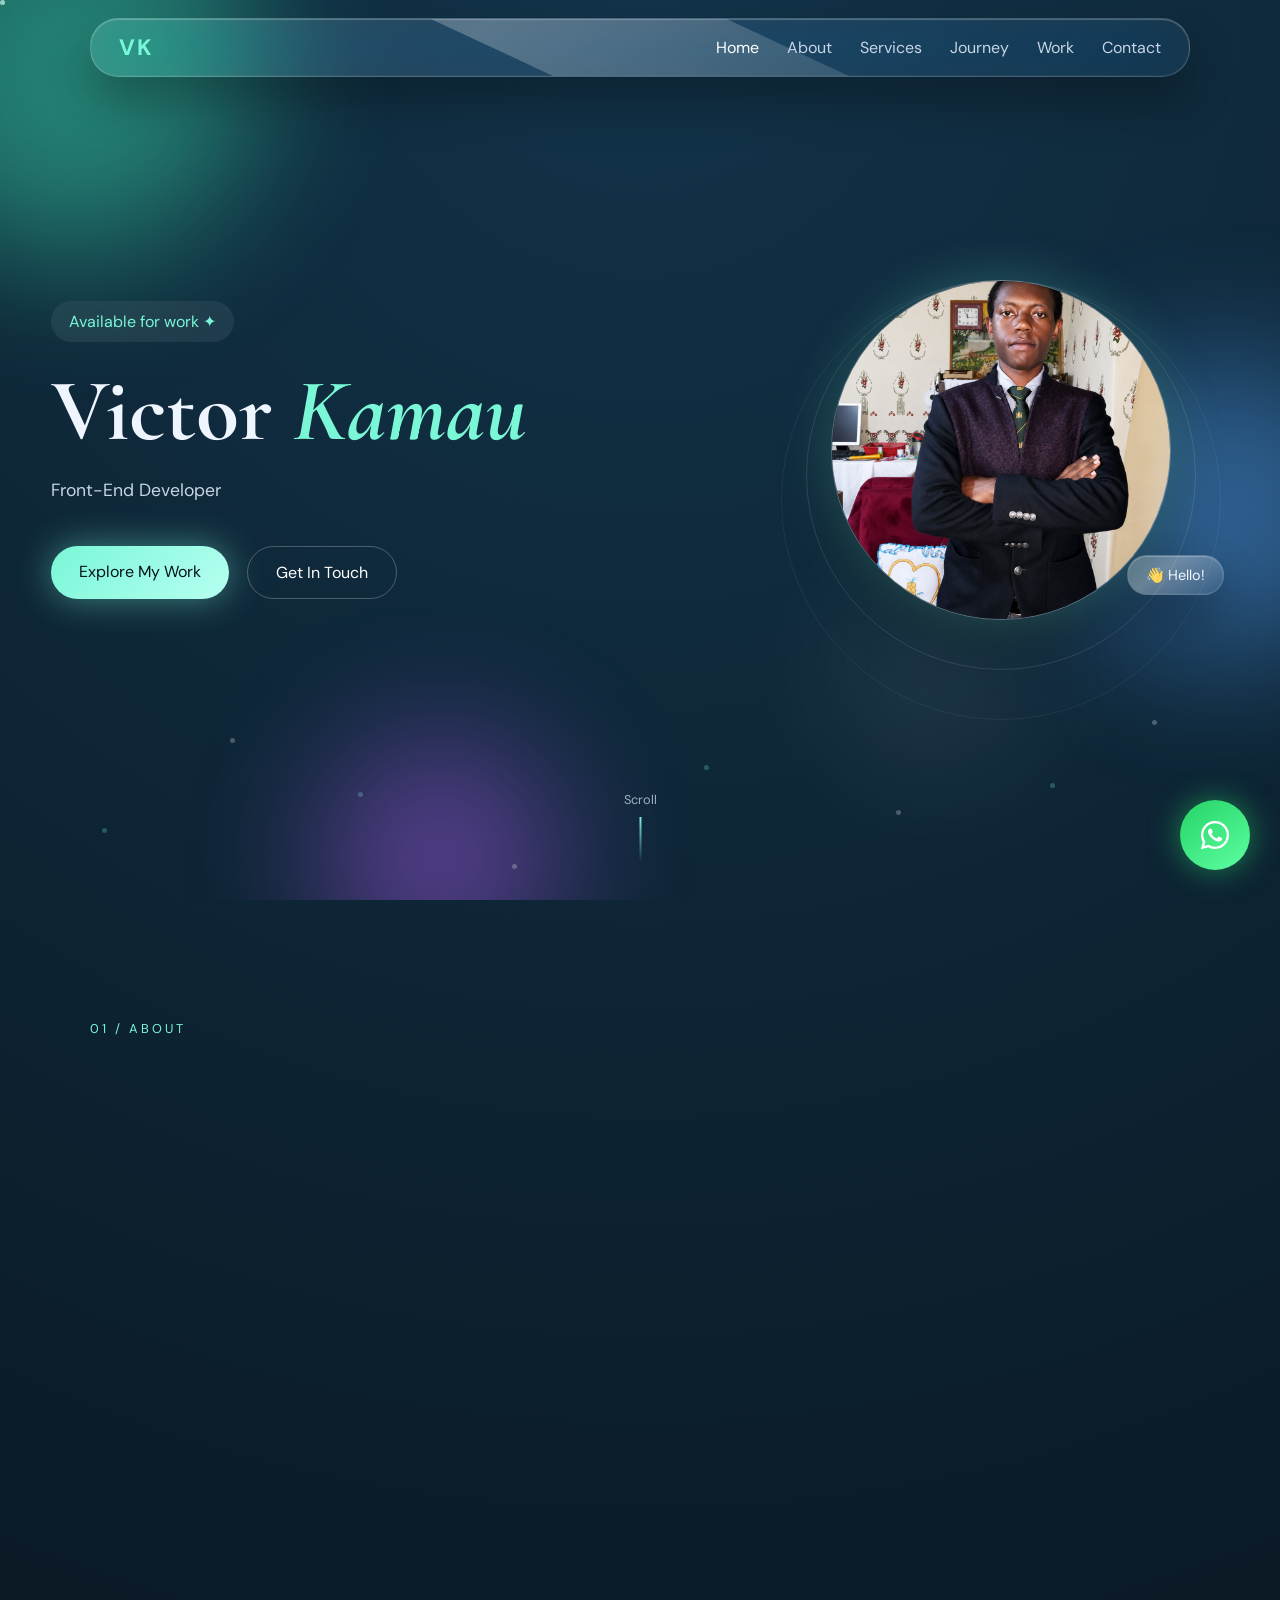
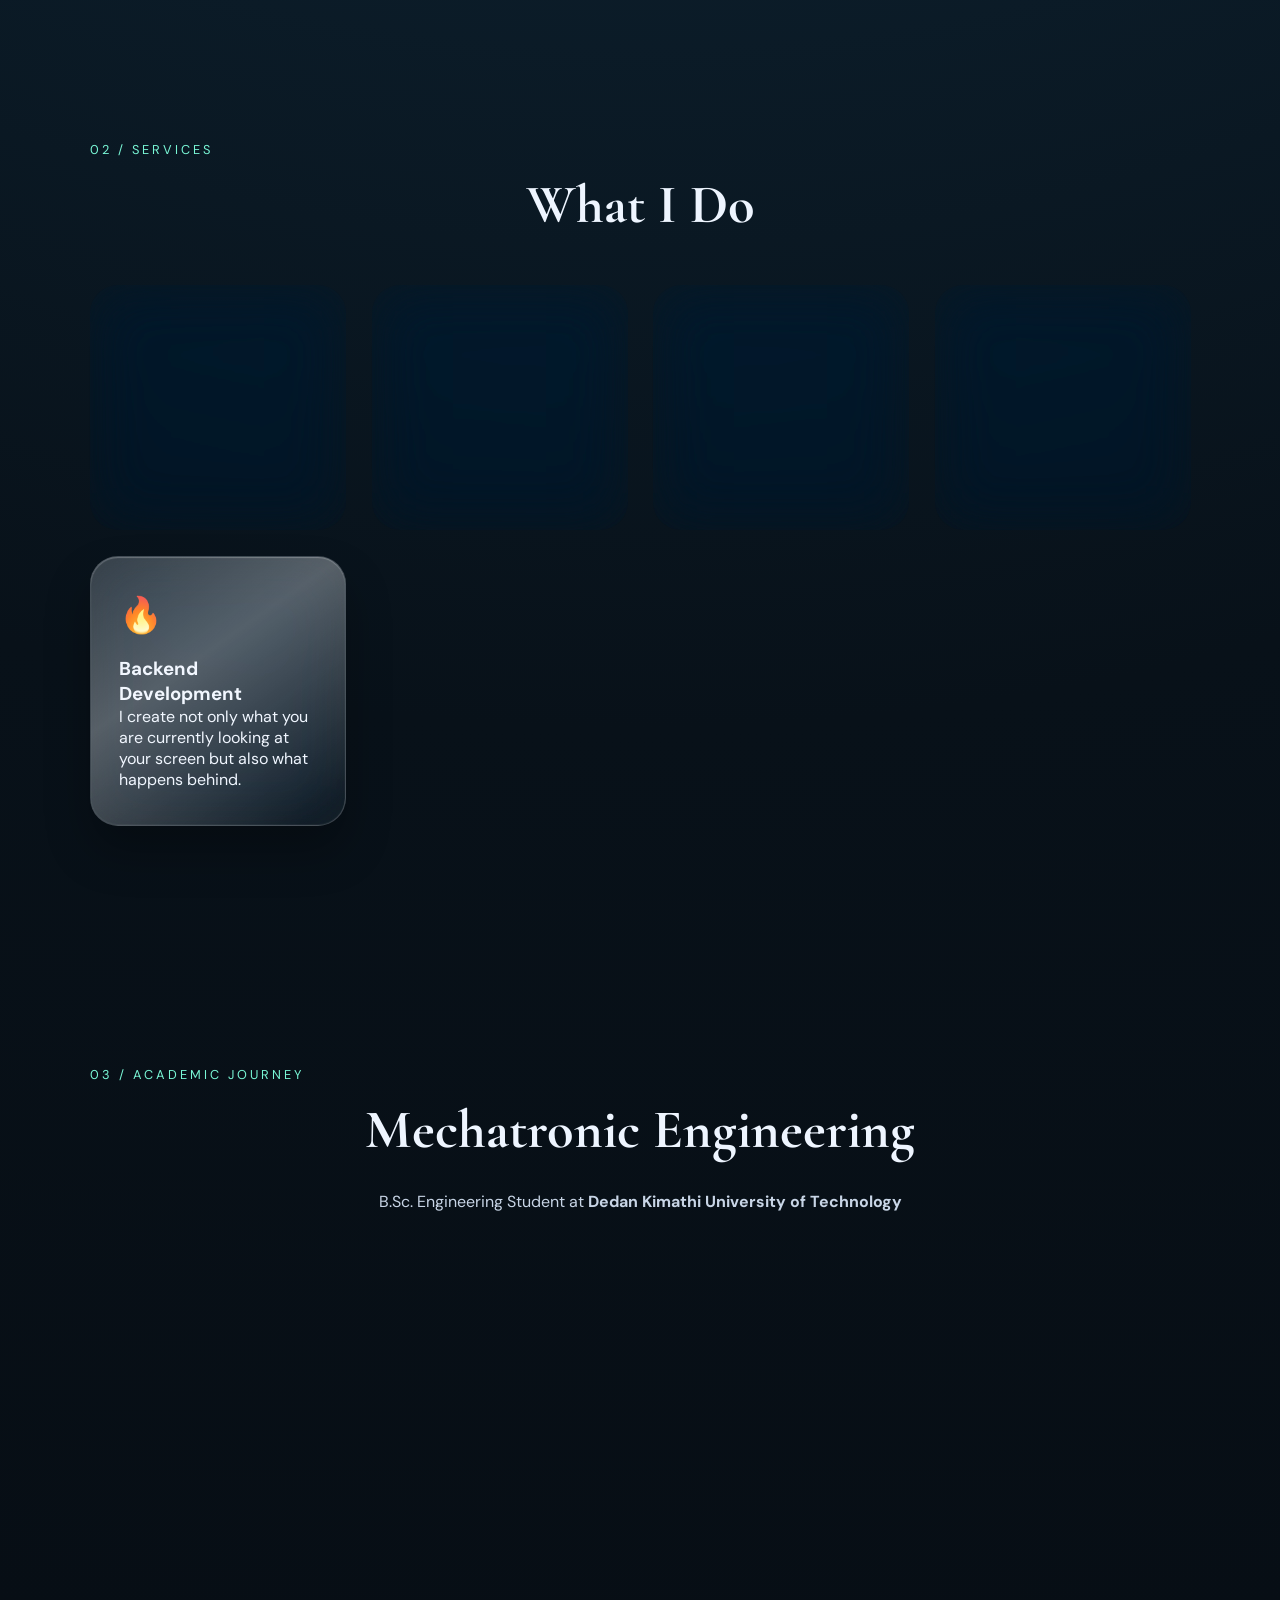
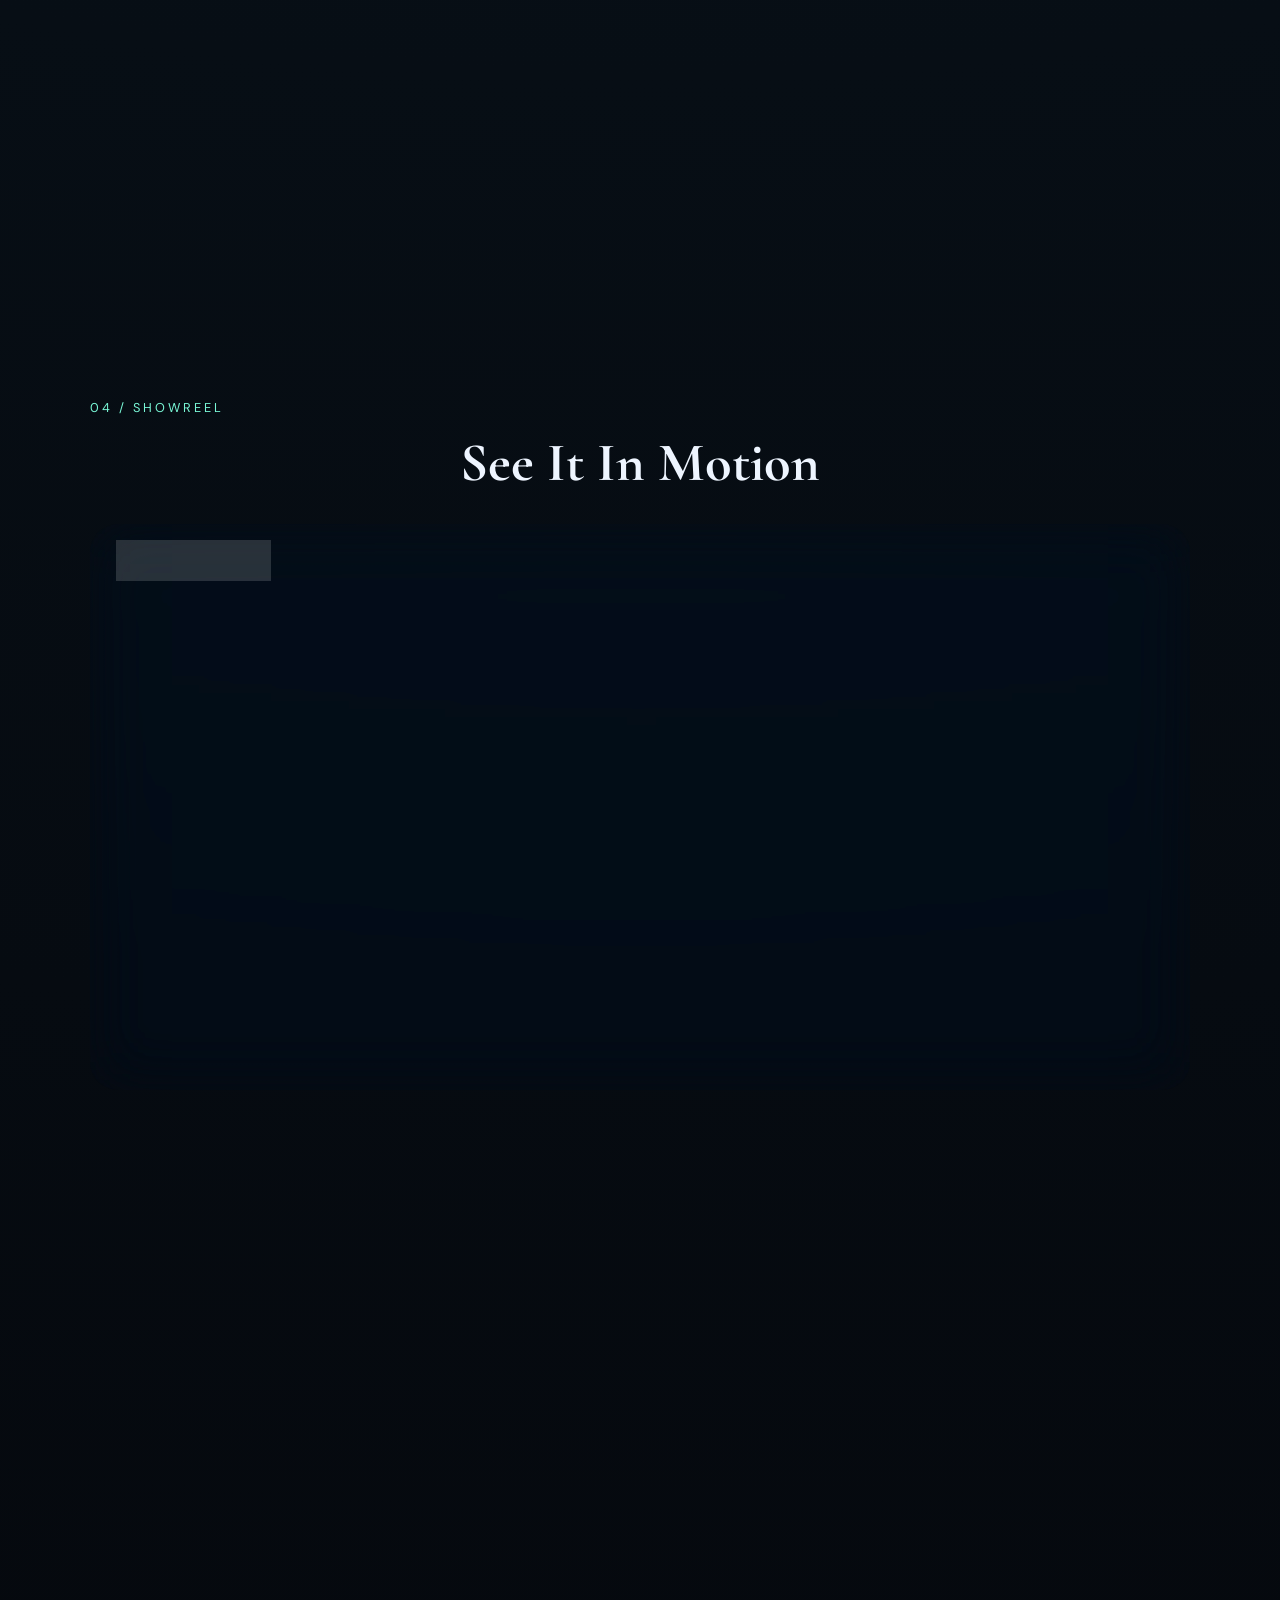
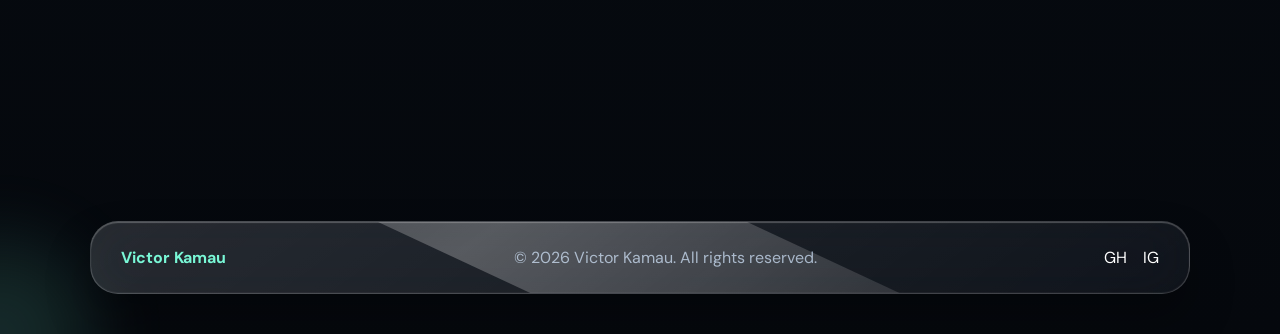
==== commit 18430d17: "Simplify headings in journey details section" ====
--- a/index.html
+++ b/index.html
@@ -159,7 +159,7 @@
         
         <details class="glass-card journey-details" open>
           <summary class="journey-summary">
-            <h3>Year 1: Foundations & Web Dev</h3>
+            <h3>Year 1</h3>
             <span class="icon"><i class="fa-solid fa-chevron-down"></i></span>
           </summary>
           <div class="journey-content">
@@ -172,7 +172,7 @@
 
         <details class="glass-card journey-details">
           <summary class="journey-summary">
-            <h3>Year 2: CAD & Analogue Electronics</h3>
+            <h3>Year 2</h3>
             <span class="icon"><i class="fa-solid fa-chevron-down"></i></span>
           </summary>
           <div class="journey-content">
@@ -196,7 +196,7 @@
 
         <details class="glass-card journey-details">
           <summary class="journey-summary">
-            <h3>Year 3: Systems Integration (Current)</h3>
+            <h3>Year 3</h3>
             <span class="icon"><i class="fa-solid fa-chevron-down"></i></span>
           </summary>
           <div class="journey-content">
@@ -206,7 +206,7 @@
 
         <details class="glass-card journey-details">
           <summary class="journey-summary">
-            <h3>Year 4: Specialized Engineering</h3>
+            <h3>Year 4</h3>
             <span class="icon"><i class="fa-solid fa-chevron-down"></i></span>
           </summary>
           <div class="journey-content">
@@ -216,7 +216,7 @@
 
         <details class="glass-card journey-details">
           <summary class="journey-summary">
-            <h3>Year 5: Final Year Project</h3>
+            <h3>Year</h3>
             <span class="icon"><i class="fa-solid fa-chevron-down"></i></span>
           </summary>
           <div class="journey-content">
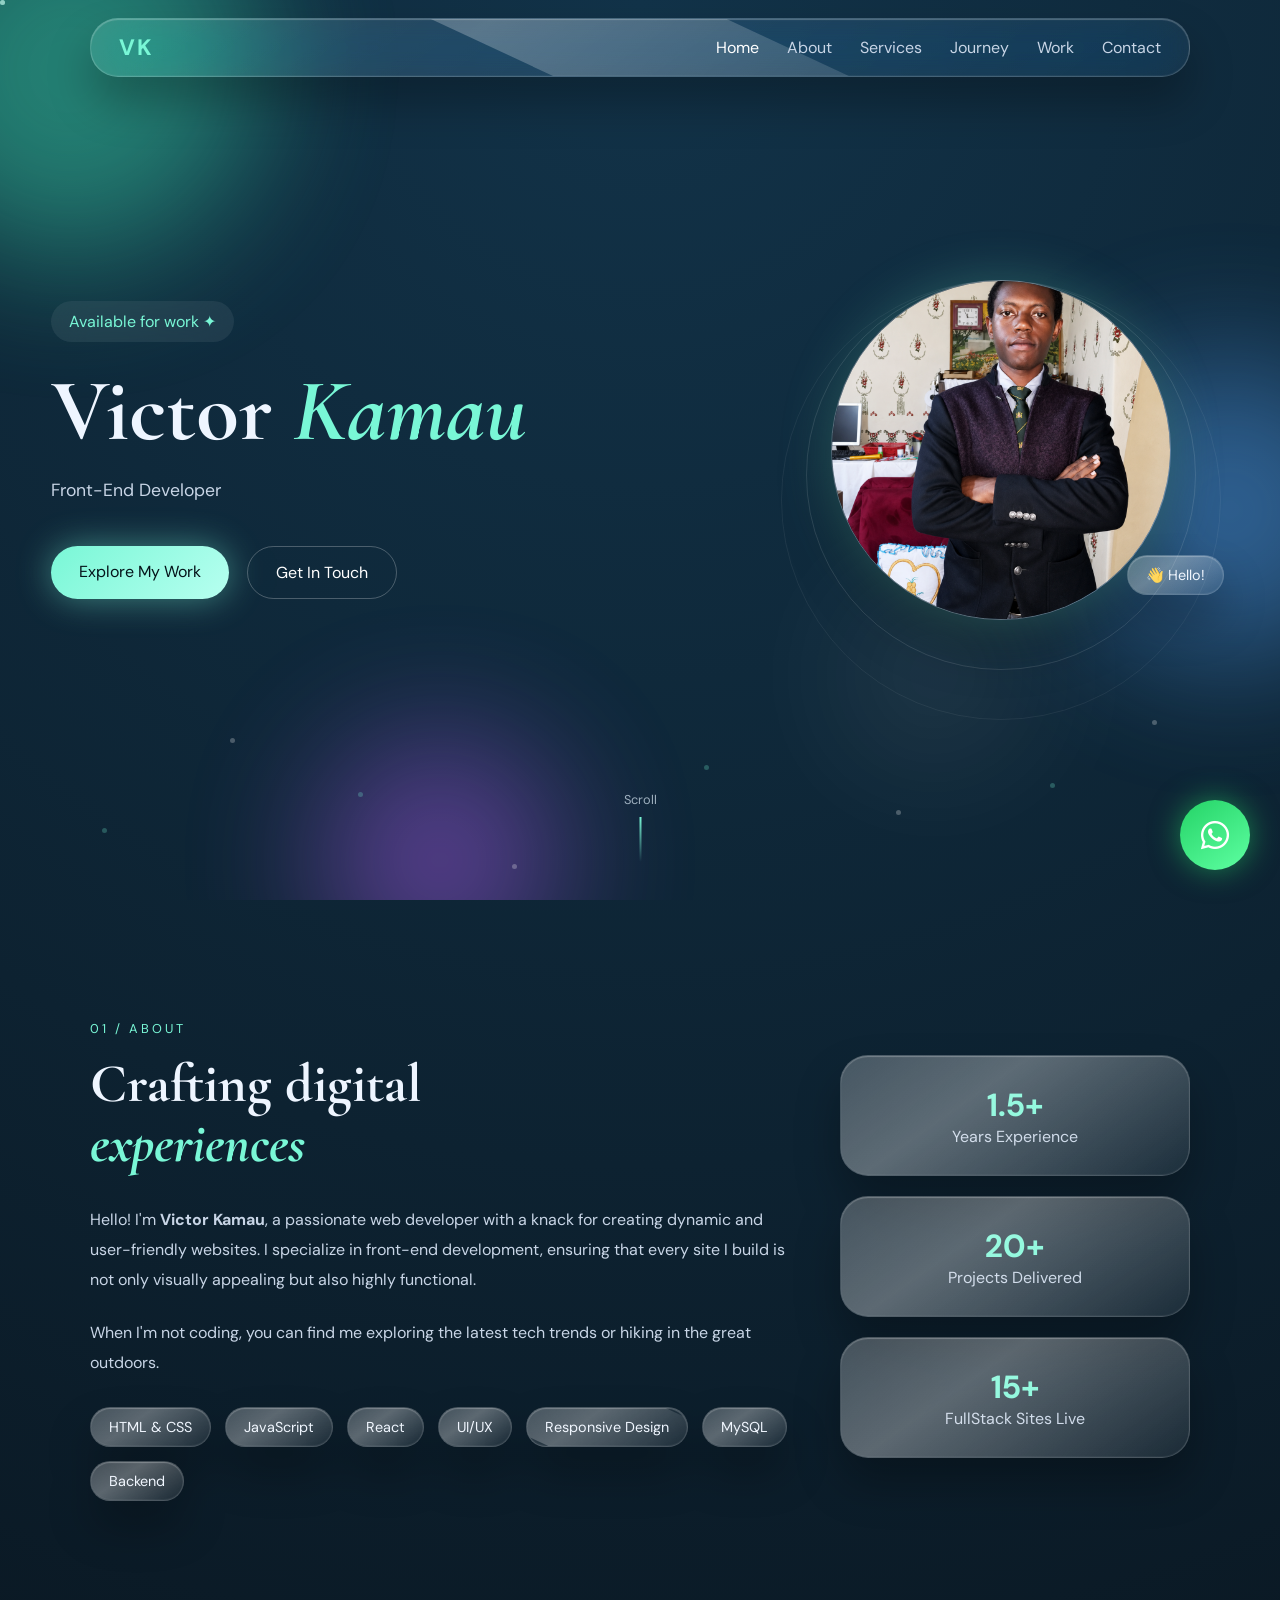
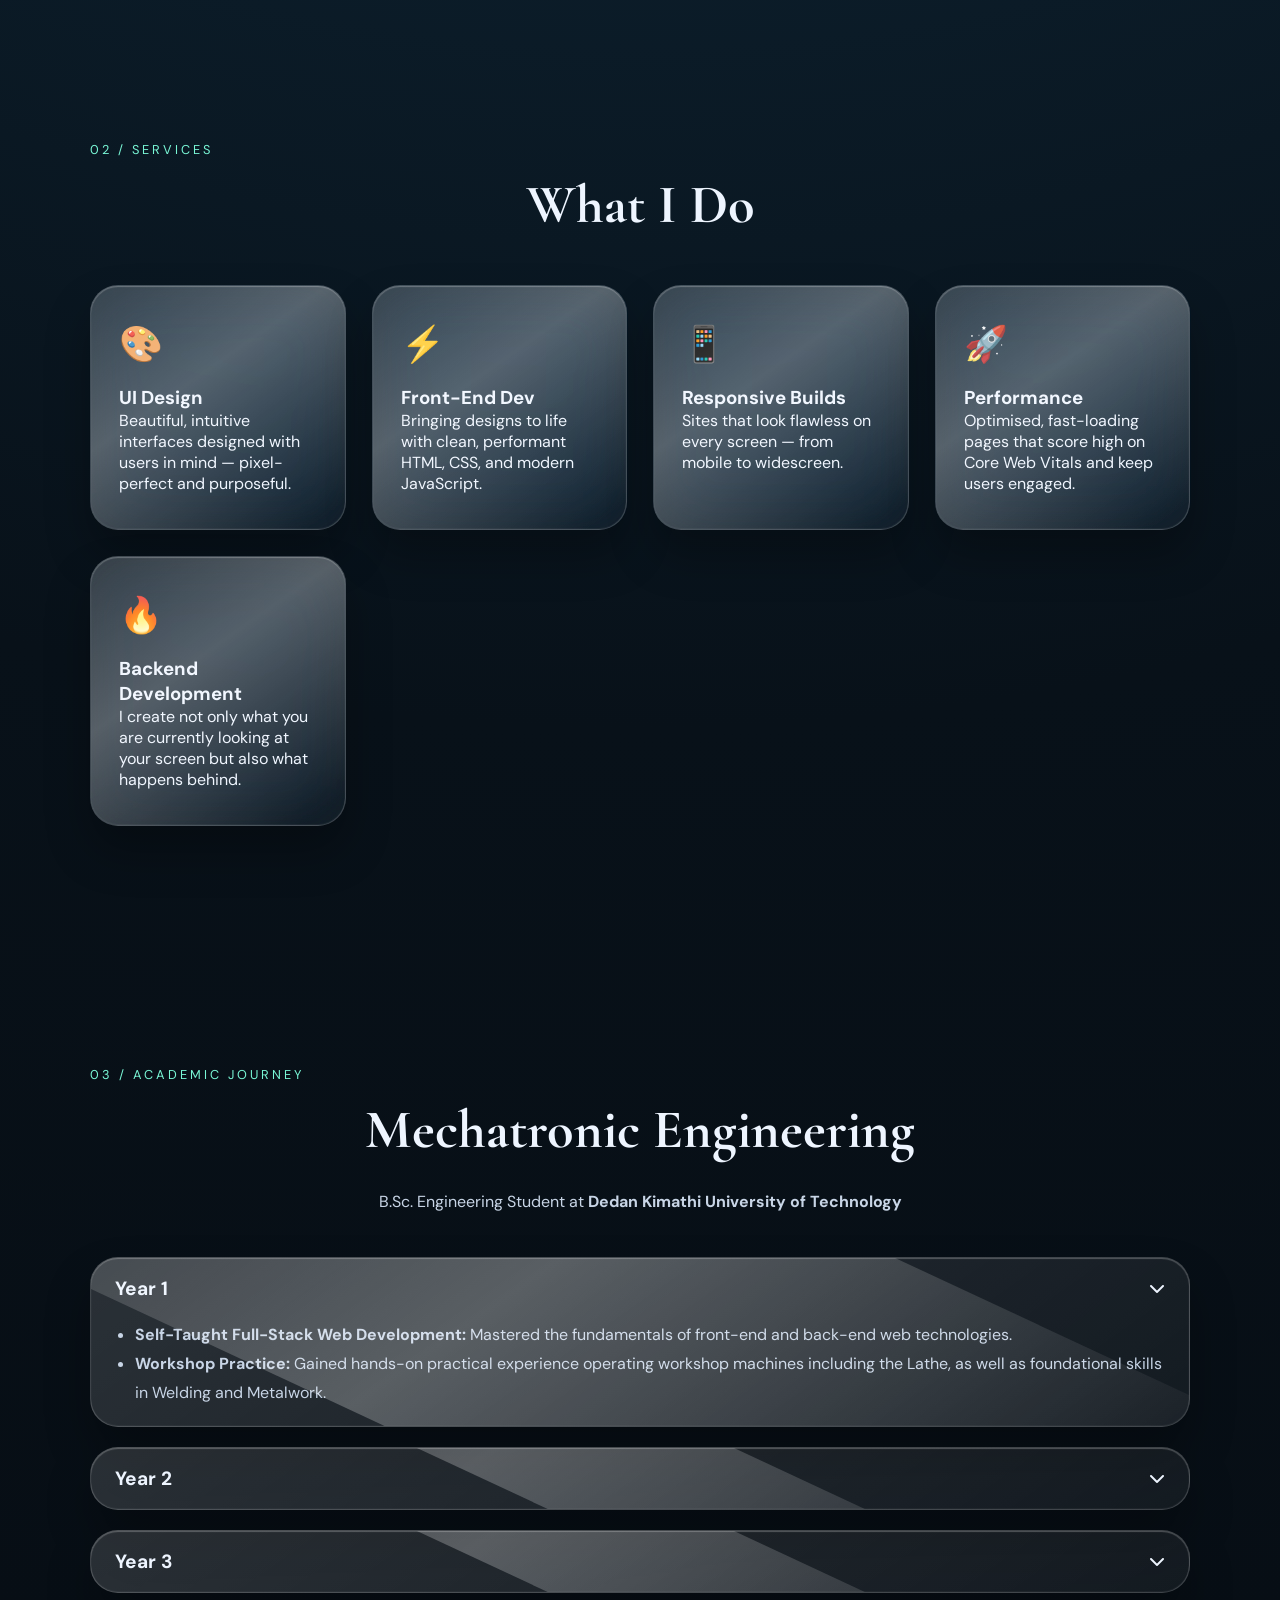
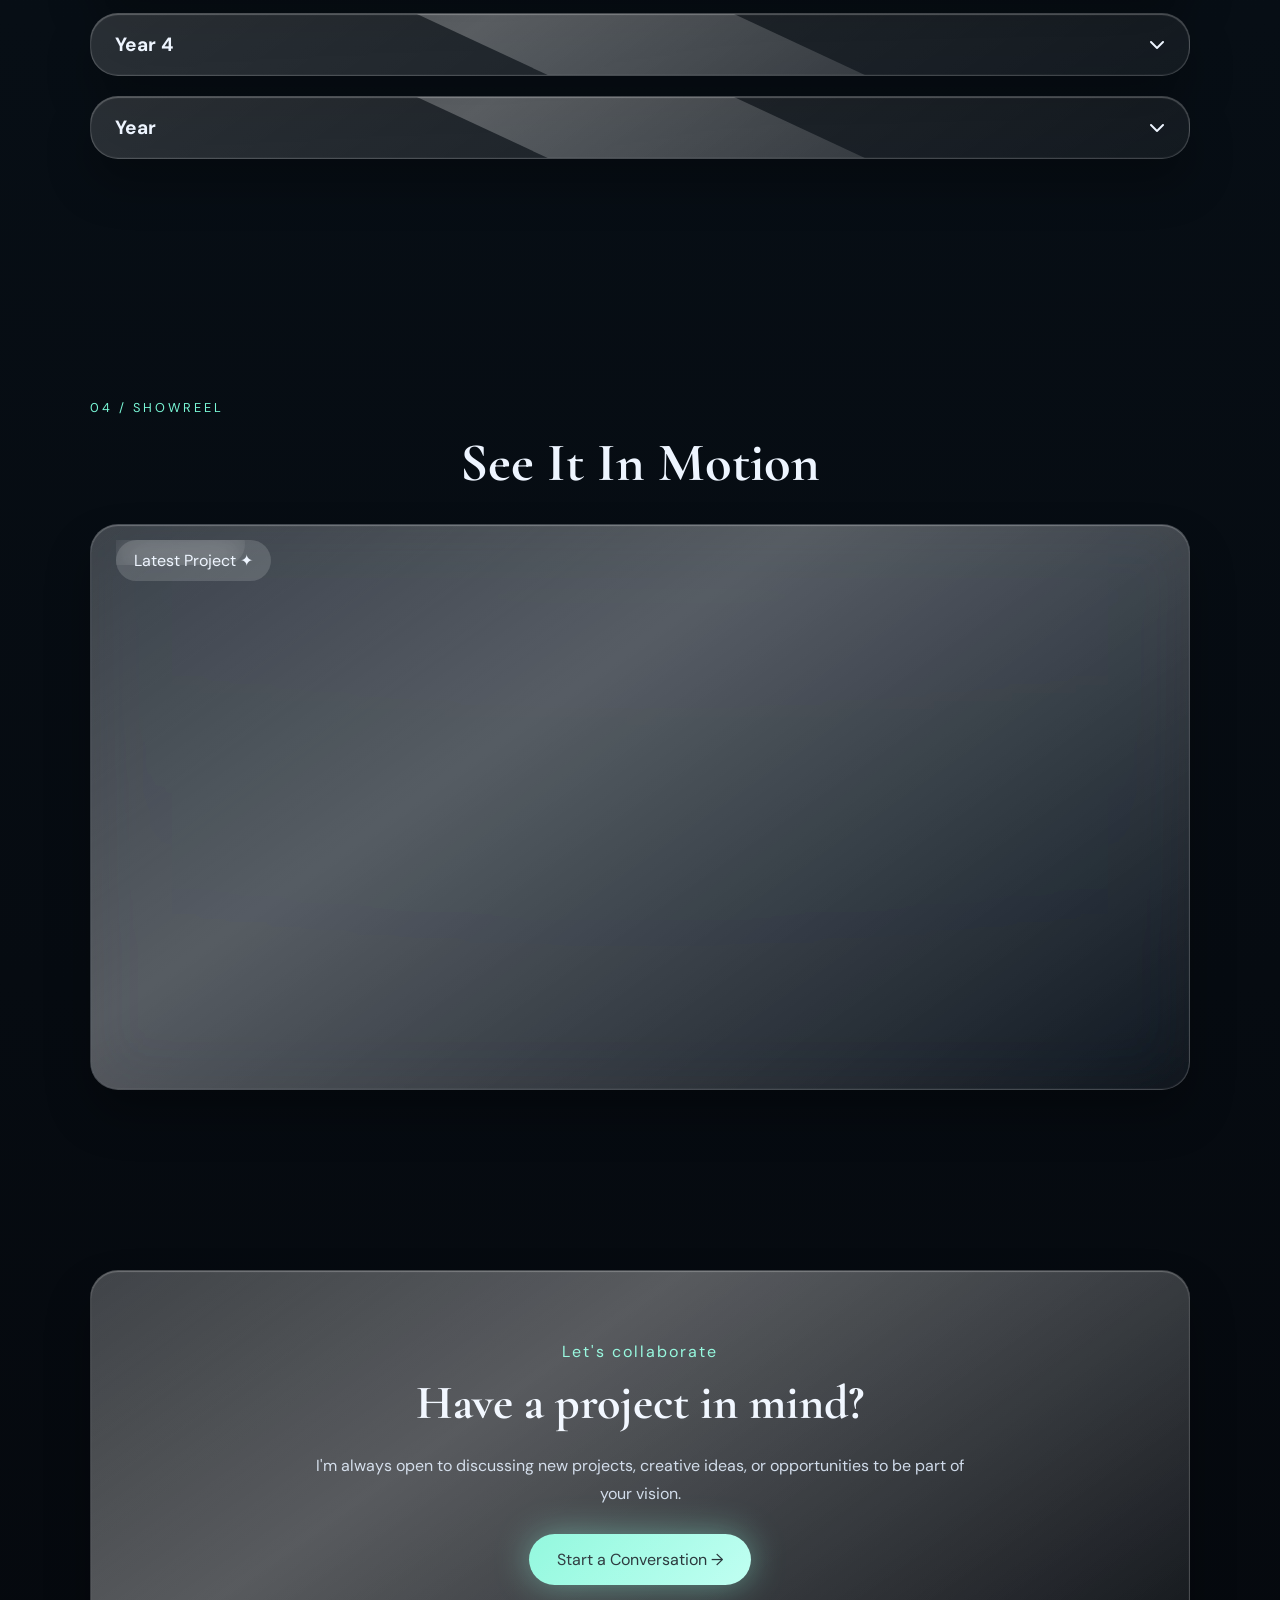
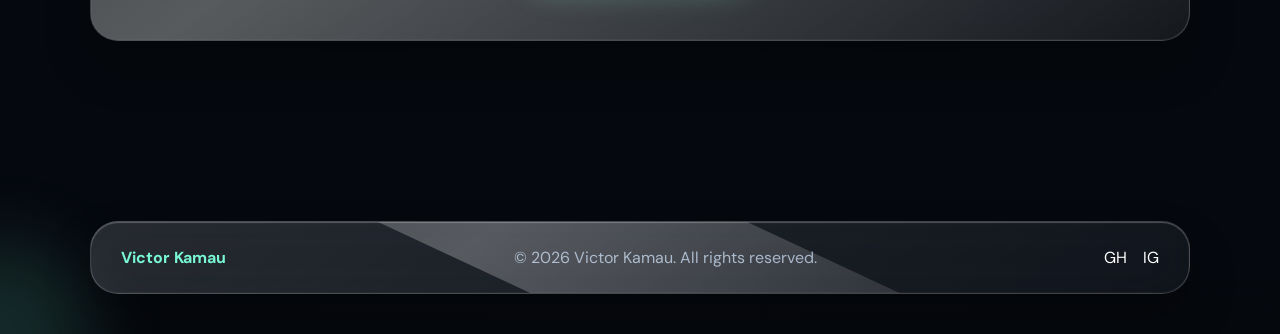
==== commit d3a2903c: "Update index.html" ====
--- a/index.html
+++ b/index.html
@@ -179,7 +179,7 @@
             <ul>
               <li><strong>Computer-Aided Drawing (CAD):</strong> Designed 3D mechanical components and mechanisms using FreeCAD.</li>
               <div class="image-placeholder">
-                <img src="" alt="FreeCAD Design Screenshot" />
+                <img src="Screenshot (272).png" alt="FreeCAD Design Screenshot" />
                 <span>[Insert FreeCAD Image Here]</span>
               </div>
               
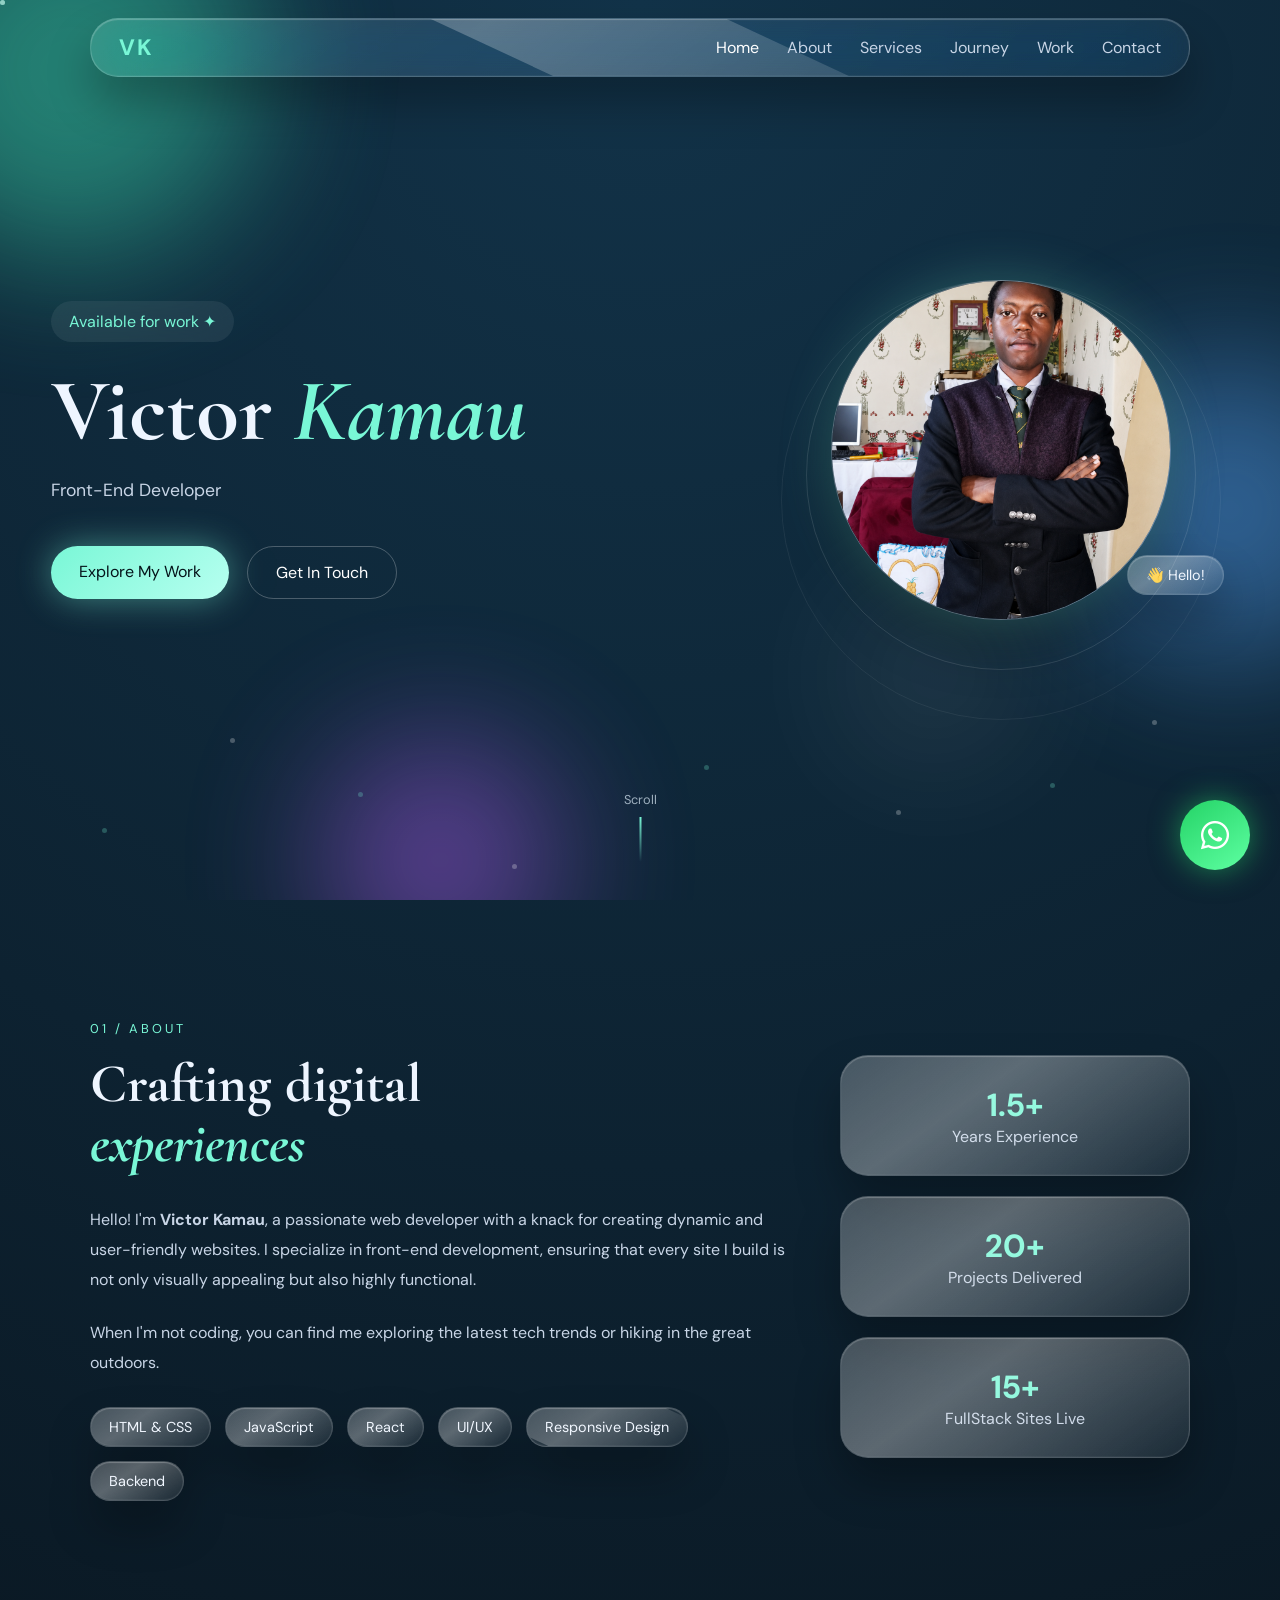
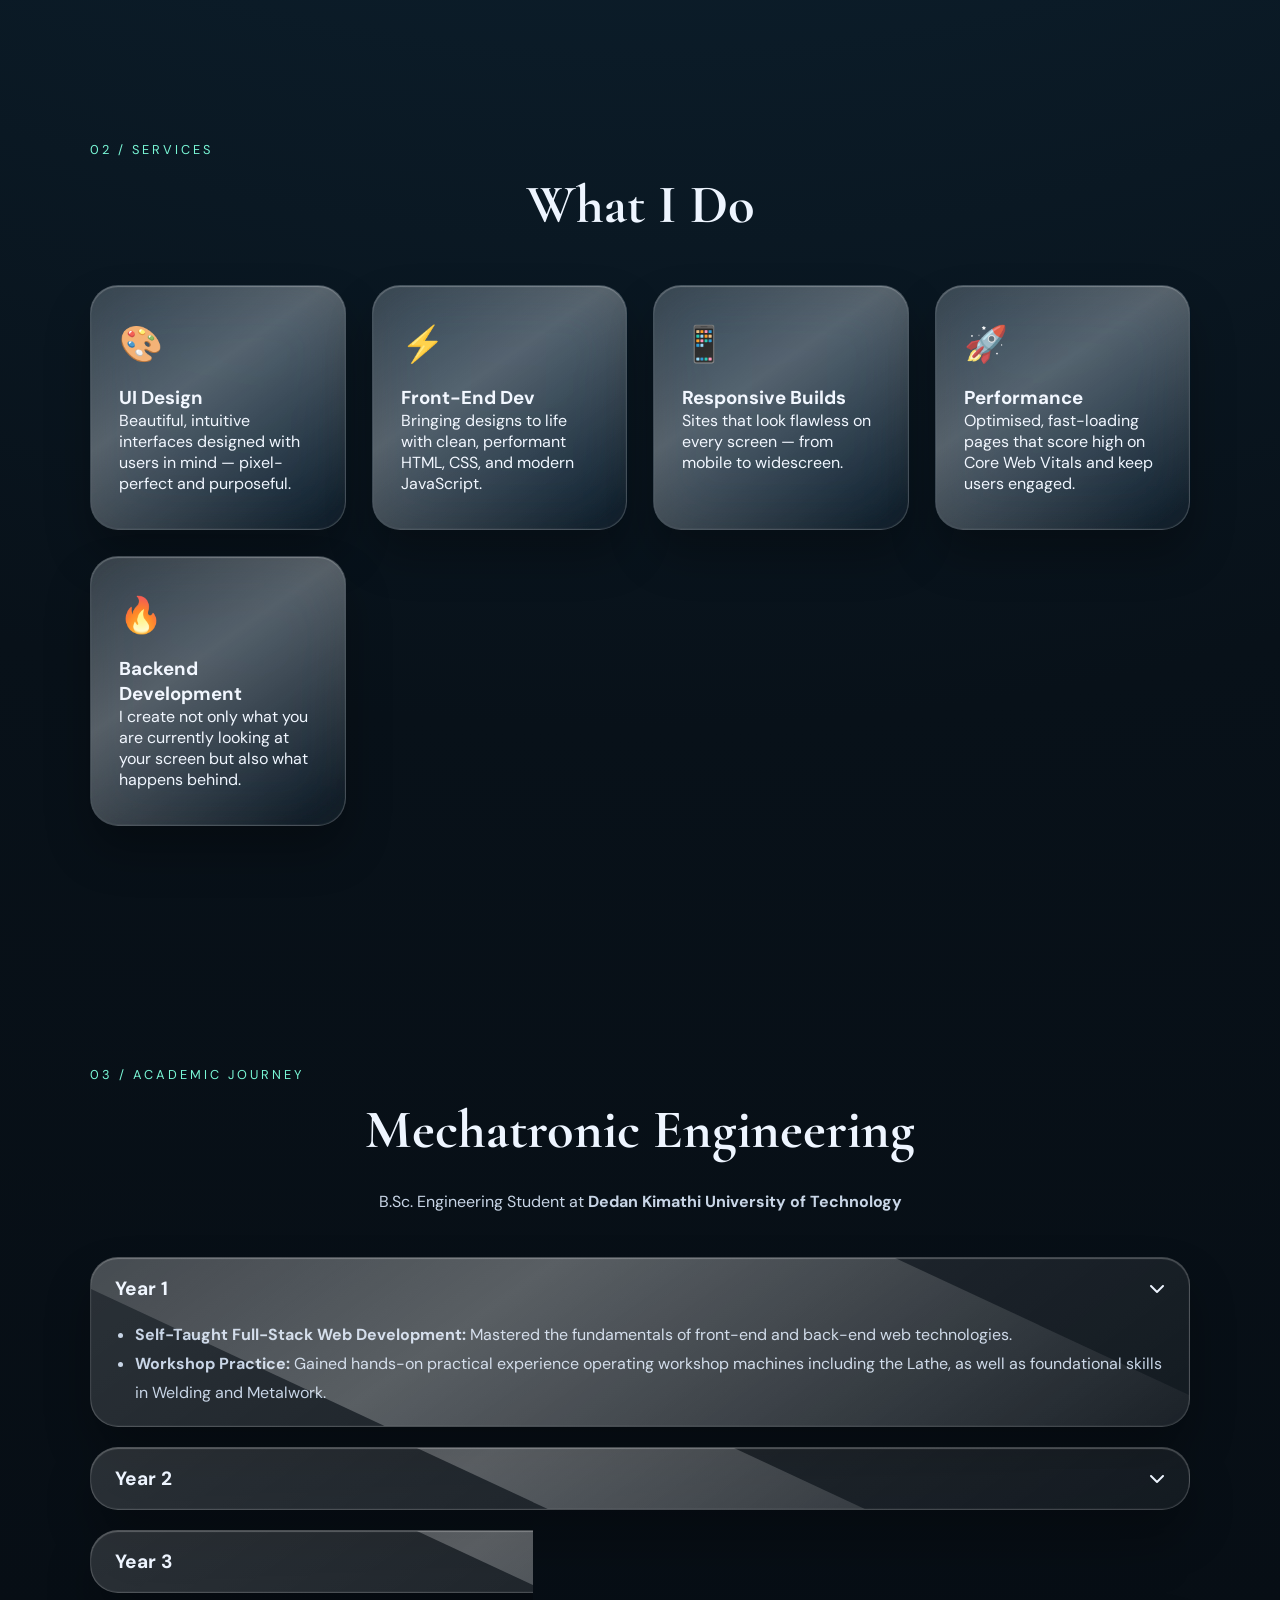
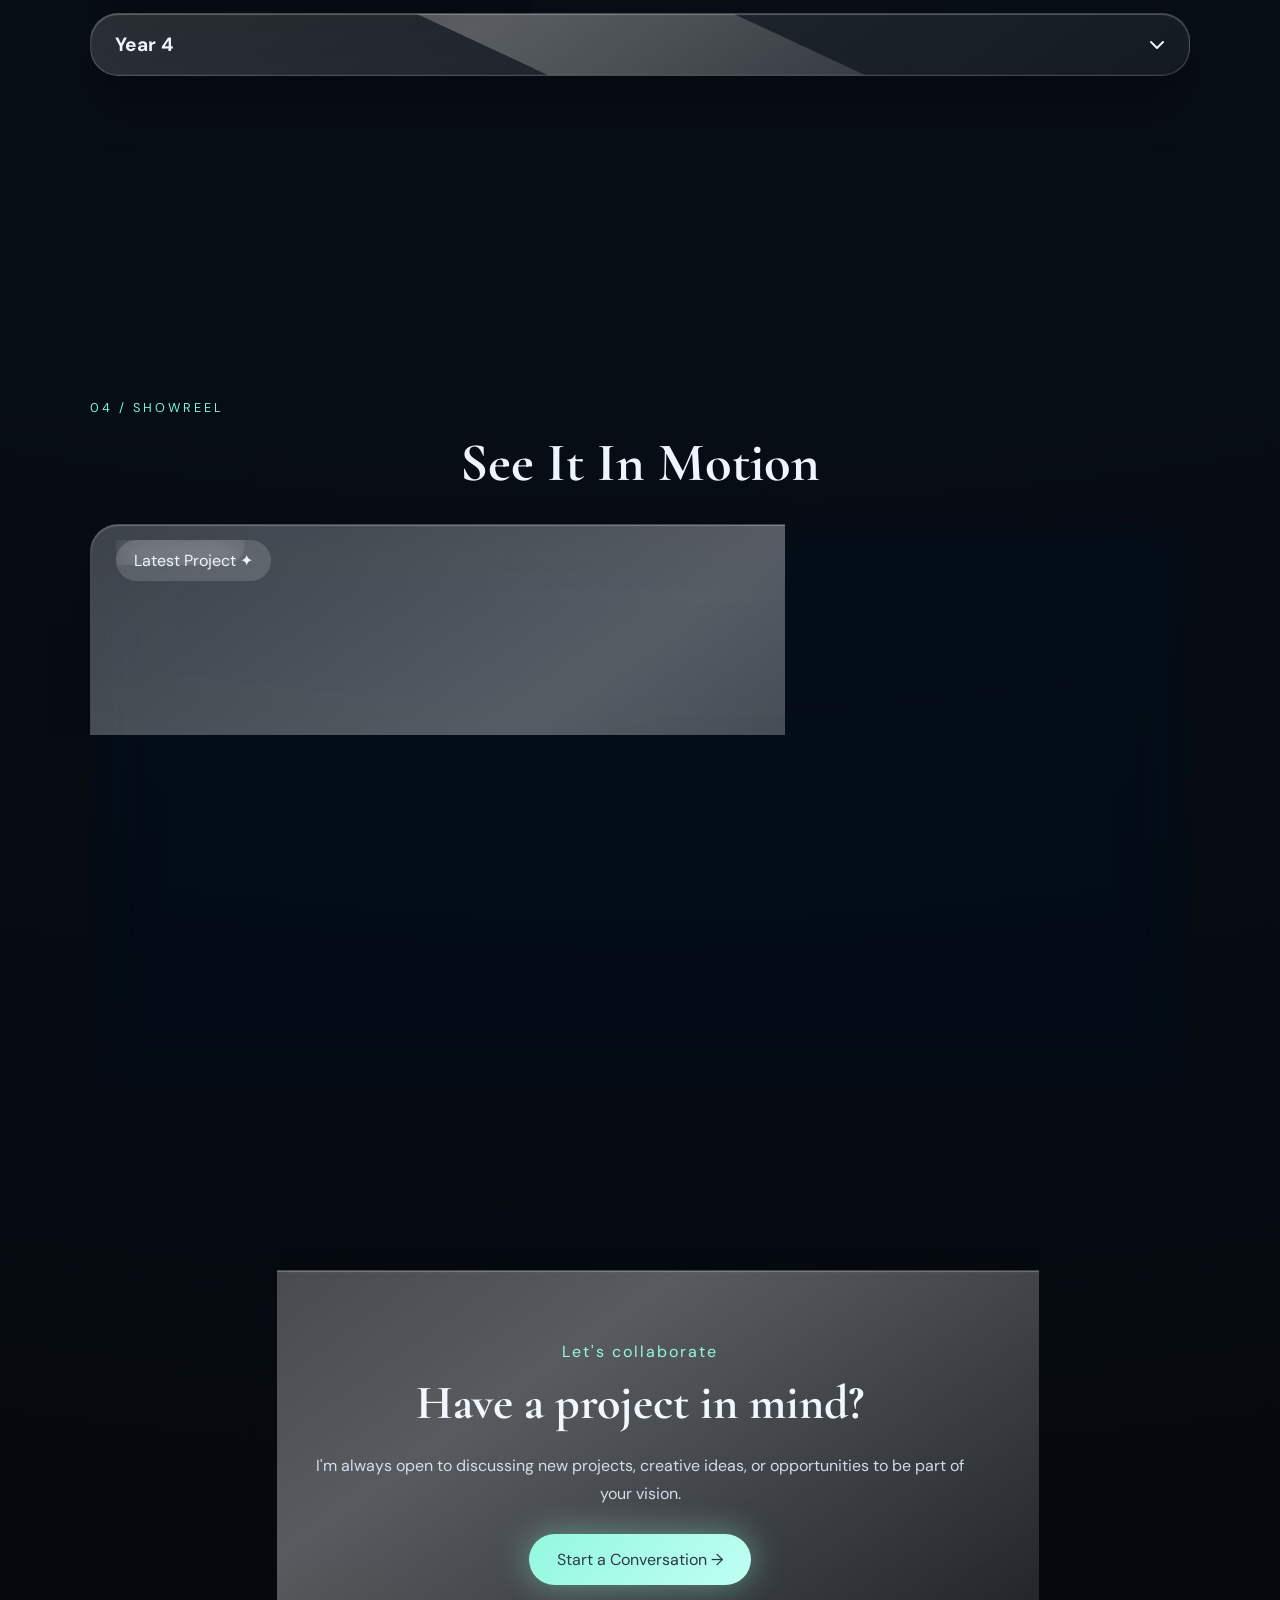
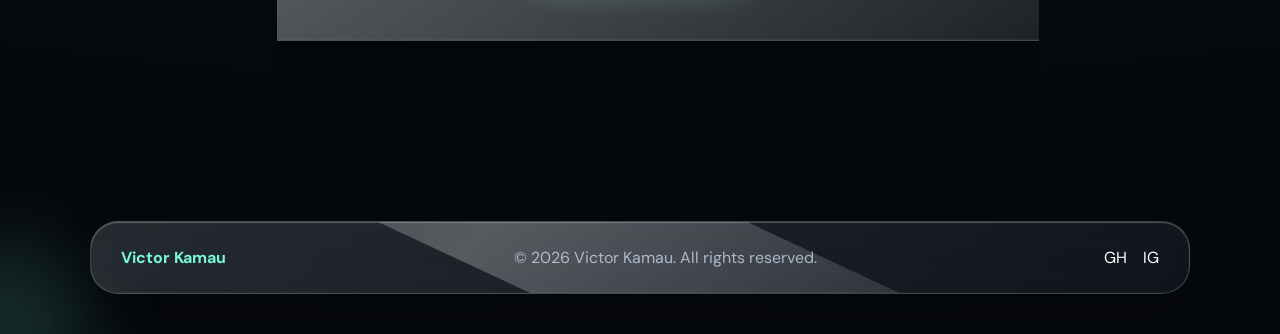
==== commit aa89bbb8: "Update index.html" ====
--- a/index.html
+++ b/index.html
@@ -180,13 +180,11 @@
               <li><strong>Computer-Aided Drawing (CAD):</strong> Designed 3D mechanical components and mechanisms using FreeCAD.</li>
               <div class="image-placeholder">
                 <img src="Screenshot (272).png" alt="FreeCAD Design Screenshot" />
-                <span>[Insert FreeCAD Image Here]</span>
               </div>
               
               <li><strong>Analogue Electronics:</strong> Designed and built a physical number counter utilizing core analogue electronic components.</li>
               <div class="image-placeholder">
-                <img src="" alt="Analogue Number Counter Circuit" />
-                <span>[Insert Electronics Project Image Here]</span>
+                <img src="Analogue project.jpeg" alt="Analogue Number Counter Circuit" />
               </div>
 
               <li><strong>Advanced Workshop:</strong> Progressed to complex machining operations and precision metal fabrication.</li>
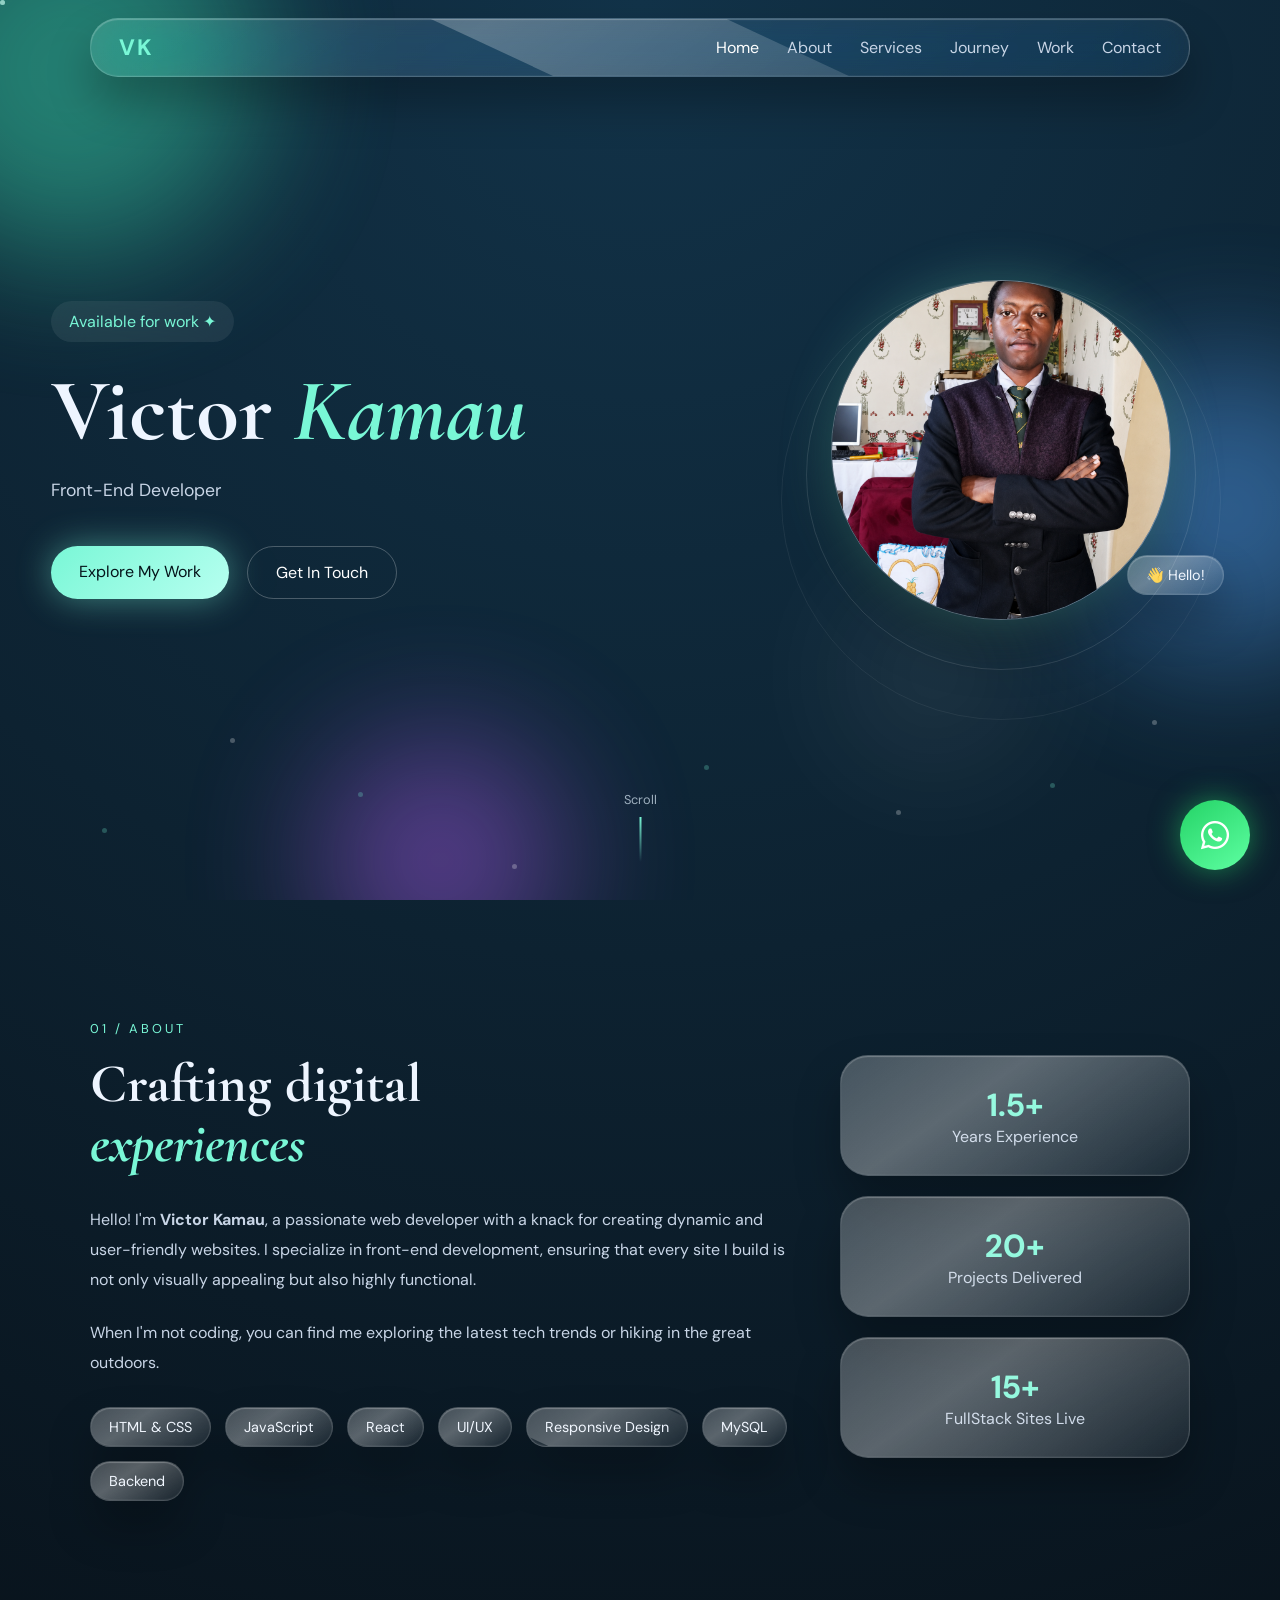
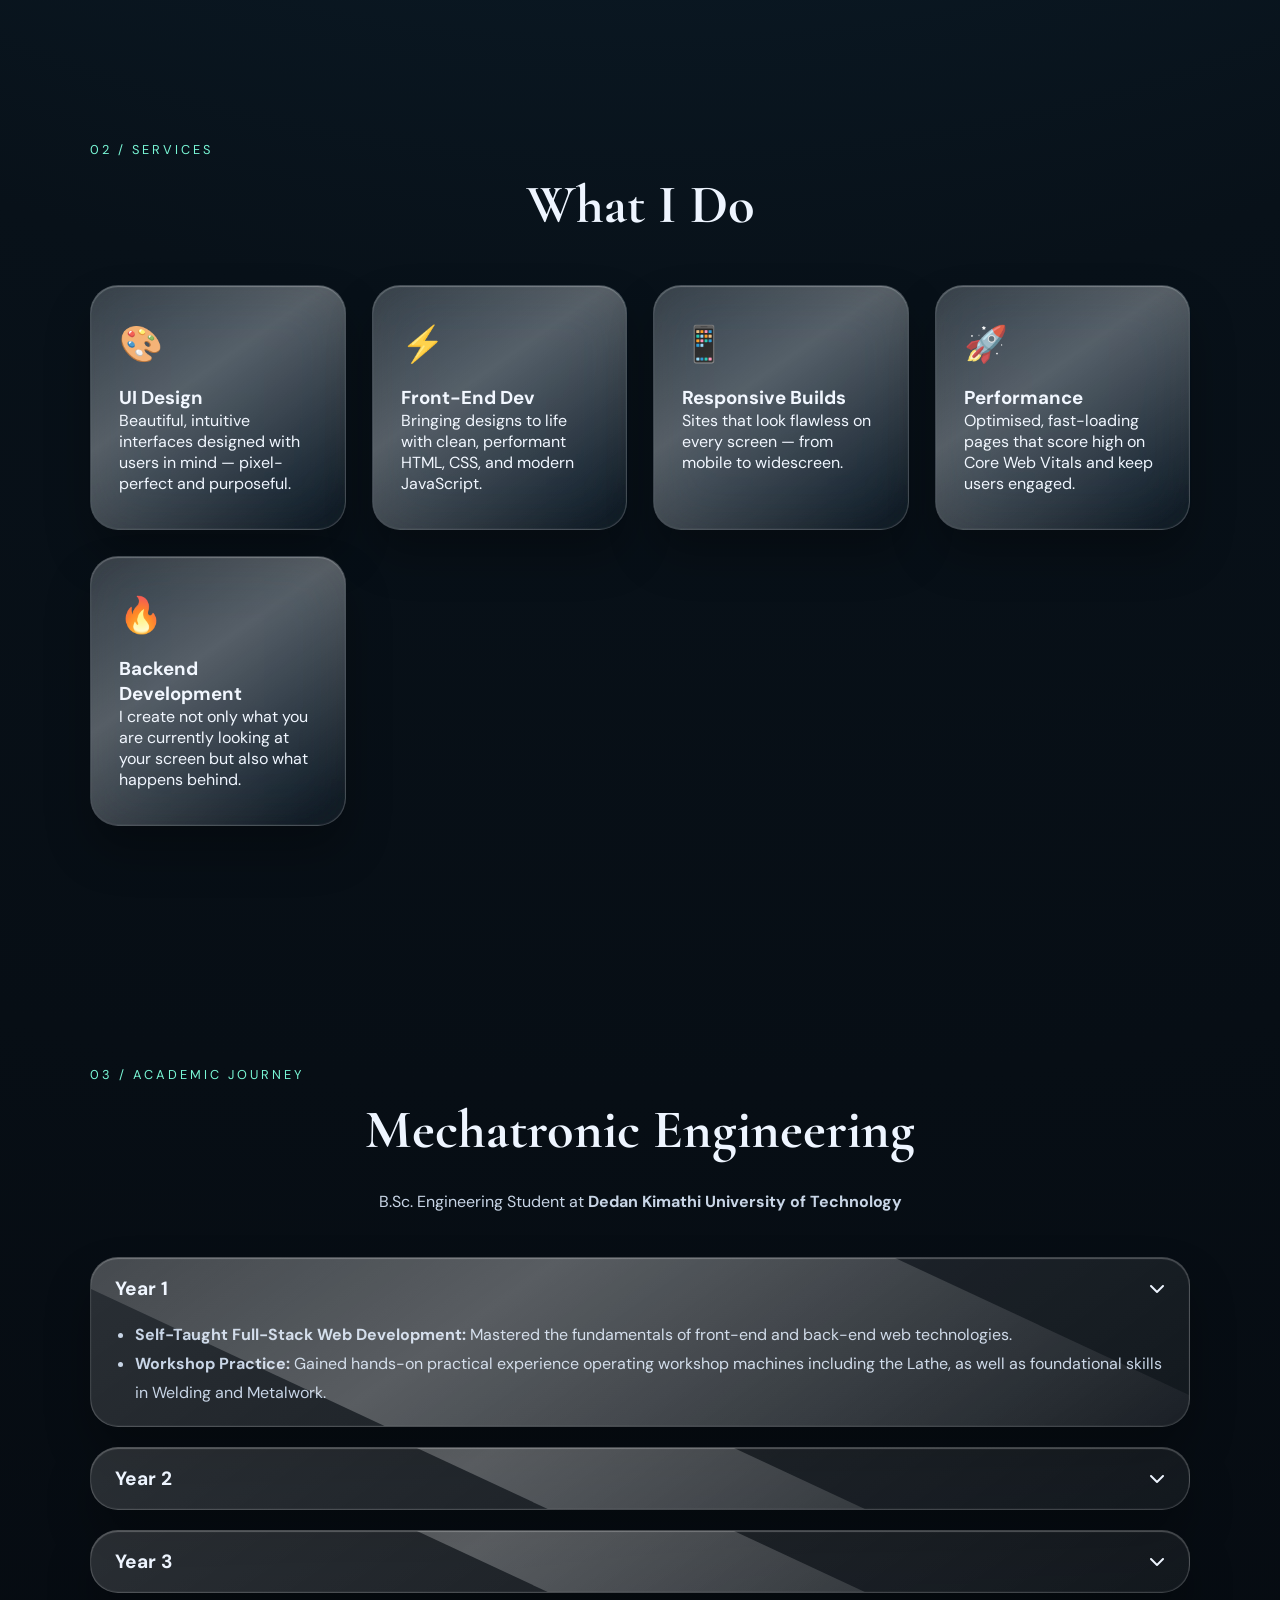
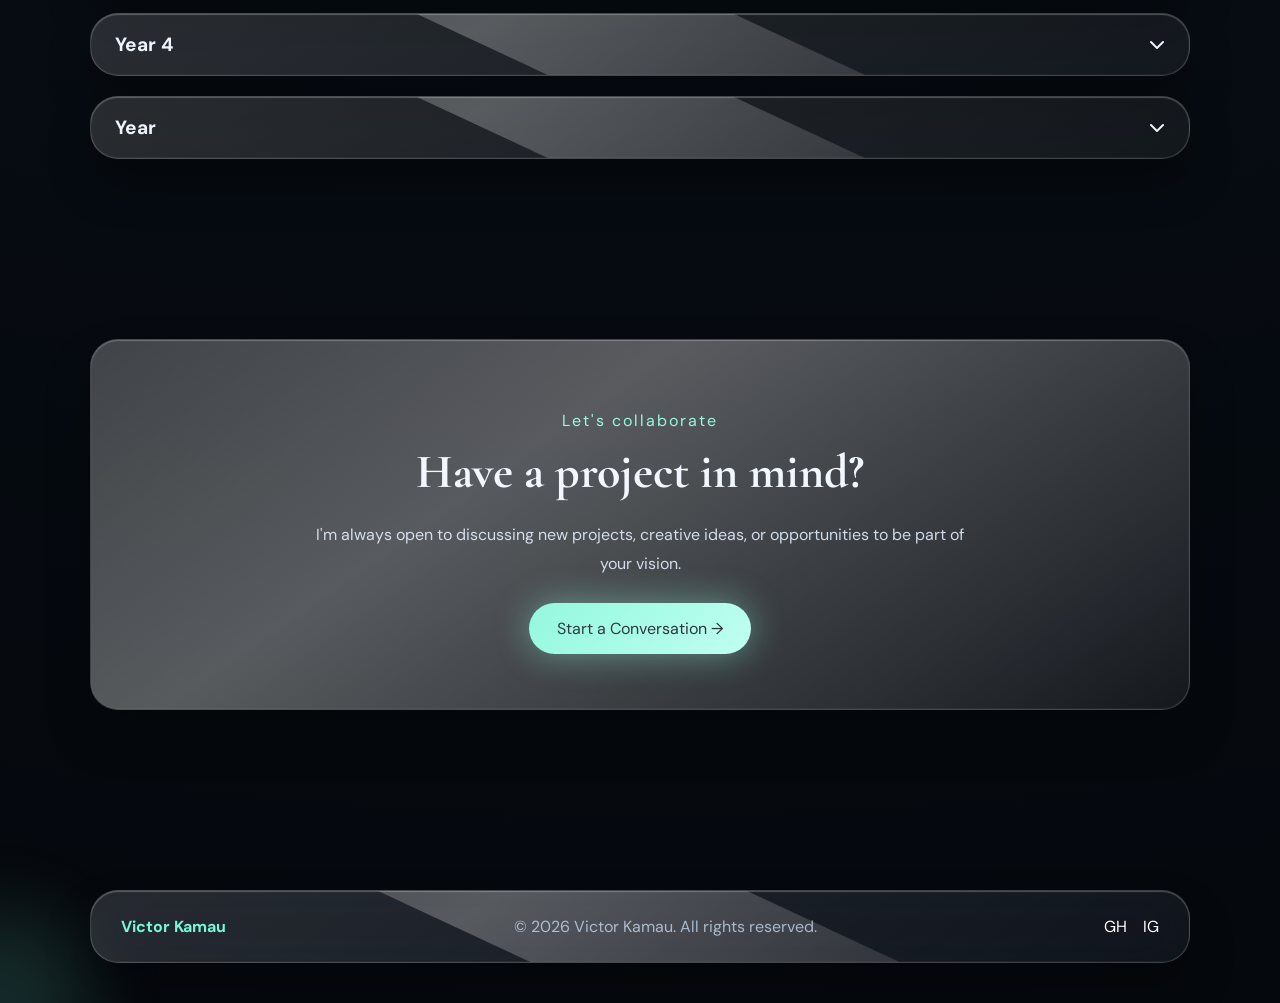
==== commit ca9f44ff: "Delete video section from index.html Removed video section from the index.html file." ====
--- a/index.html
+++ b/index.html
@@ -225,20 +225,6 @@
       </div>
     </section>
 
-    <section class="section video-section" id="work">
-      <div class="section-label reveal-up">04 / Showreel</div>
-      <h2 class="section-title centered reveal-up">See It In Motion</h2>
-      <div class="video-wrap glass-card reveal-up">
-        <video width="100%" autoplay loop muted playsinline>
-          <source src="media.mp4" type="video/mp4" />
-          Your browser does not support the video tag.
-        </video>
-        <div class="video-overlay">
-          <span class="video-label">Latest Project ✦</span>
-        </div>
-      </div>
-    </section>
-
     <section class="section cta-section reveal-up">
       <div class="cta-glass glass-card">
         <p class="cta-eyebrow">Let's collaborate</p>
--- a/styles.css
+++ b/styles.css
@@ -526,15 +526,40 @@
   padding-left:20px;
 }
 
+/* ===== Academic Project Images ===== */
+
 .image-placeholder{
-  margin:20px 0;
-  border:1px dashed rgba(255,255,255,.2);
-  border-radius:18px;
-  padding:30px;
-  text-align:center;
-  color:#9fb2c5;
-}
-
+    margin:24px 0;
+    padding:18px;
+    border-radius:24px;
+    background:rgba(255,255,255,.05);
+    border:1px solid rgba(255,255,255,.12);
+    backdrop-filter:blur(20px);
+    text-align:center;
+}
+
+.image-placeholder img{
+    width:100%;
+    max-width:420px;      /* Keeps images compact */
+    max-height:280px;     /* Prevents tall images */
+    object-fit:contain;
+    border-radius:18px;
+    display:block;
+    margin:0 auto;
+    box-shadow:0 15px 35px rgba(0,0,0,.25);
+    transition:transform .35s ease;
+}
+
+.image-placeholder img:hover{
+    transform:scale(1.03);
+}
+
+.image-placeholder span{
+    display:block;
+    margin-top:12px;
+    color:#a8b9c9;
+    font-size:.9rem;
+}
 /* ========= VIDEO ========= */
 
 .video-wrap{
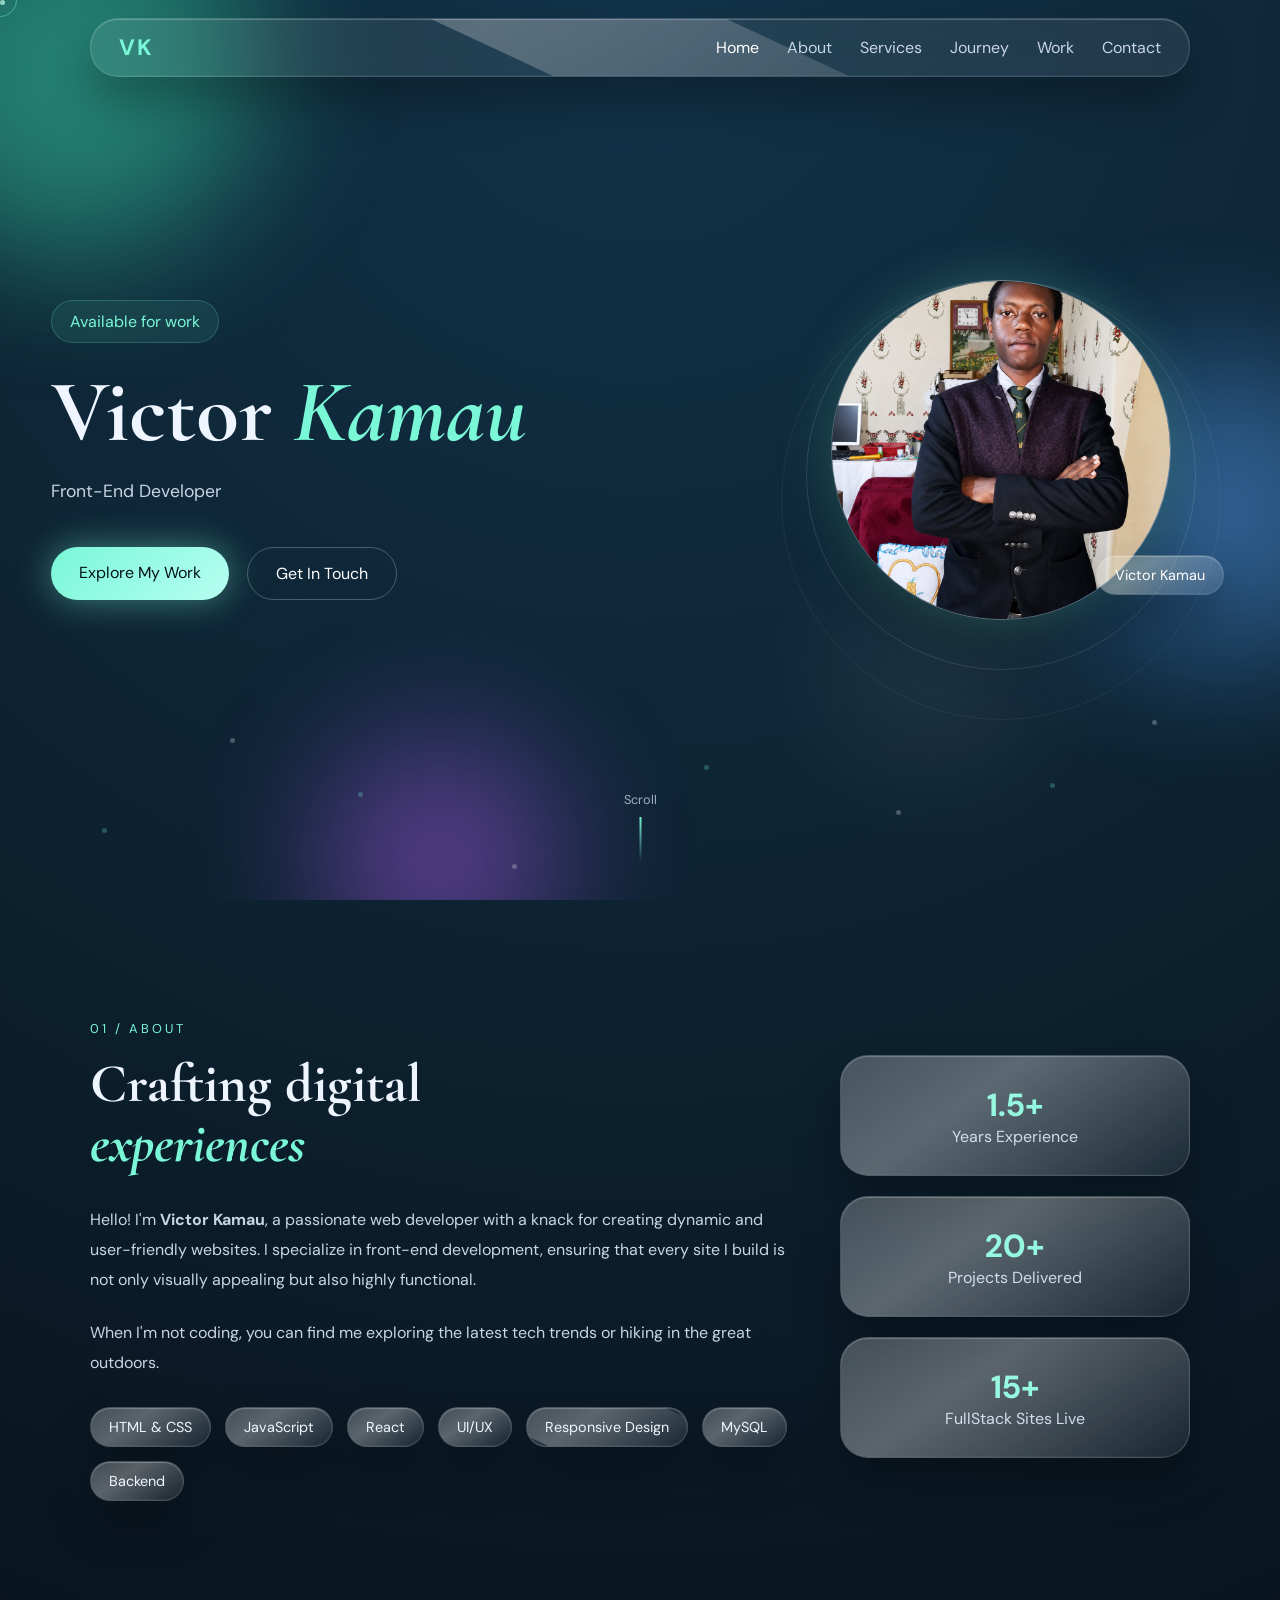
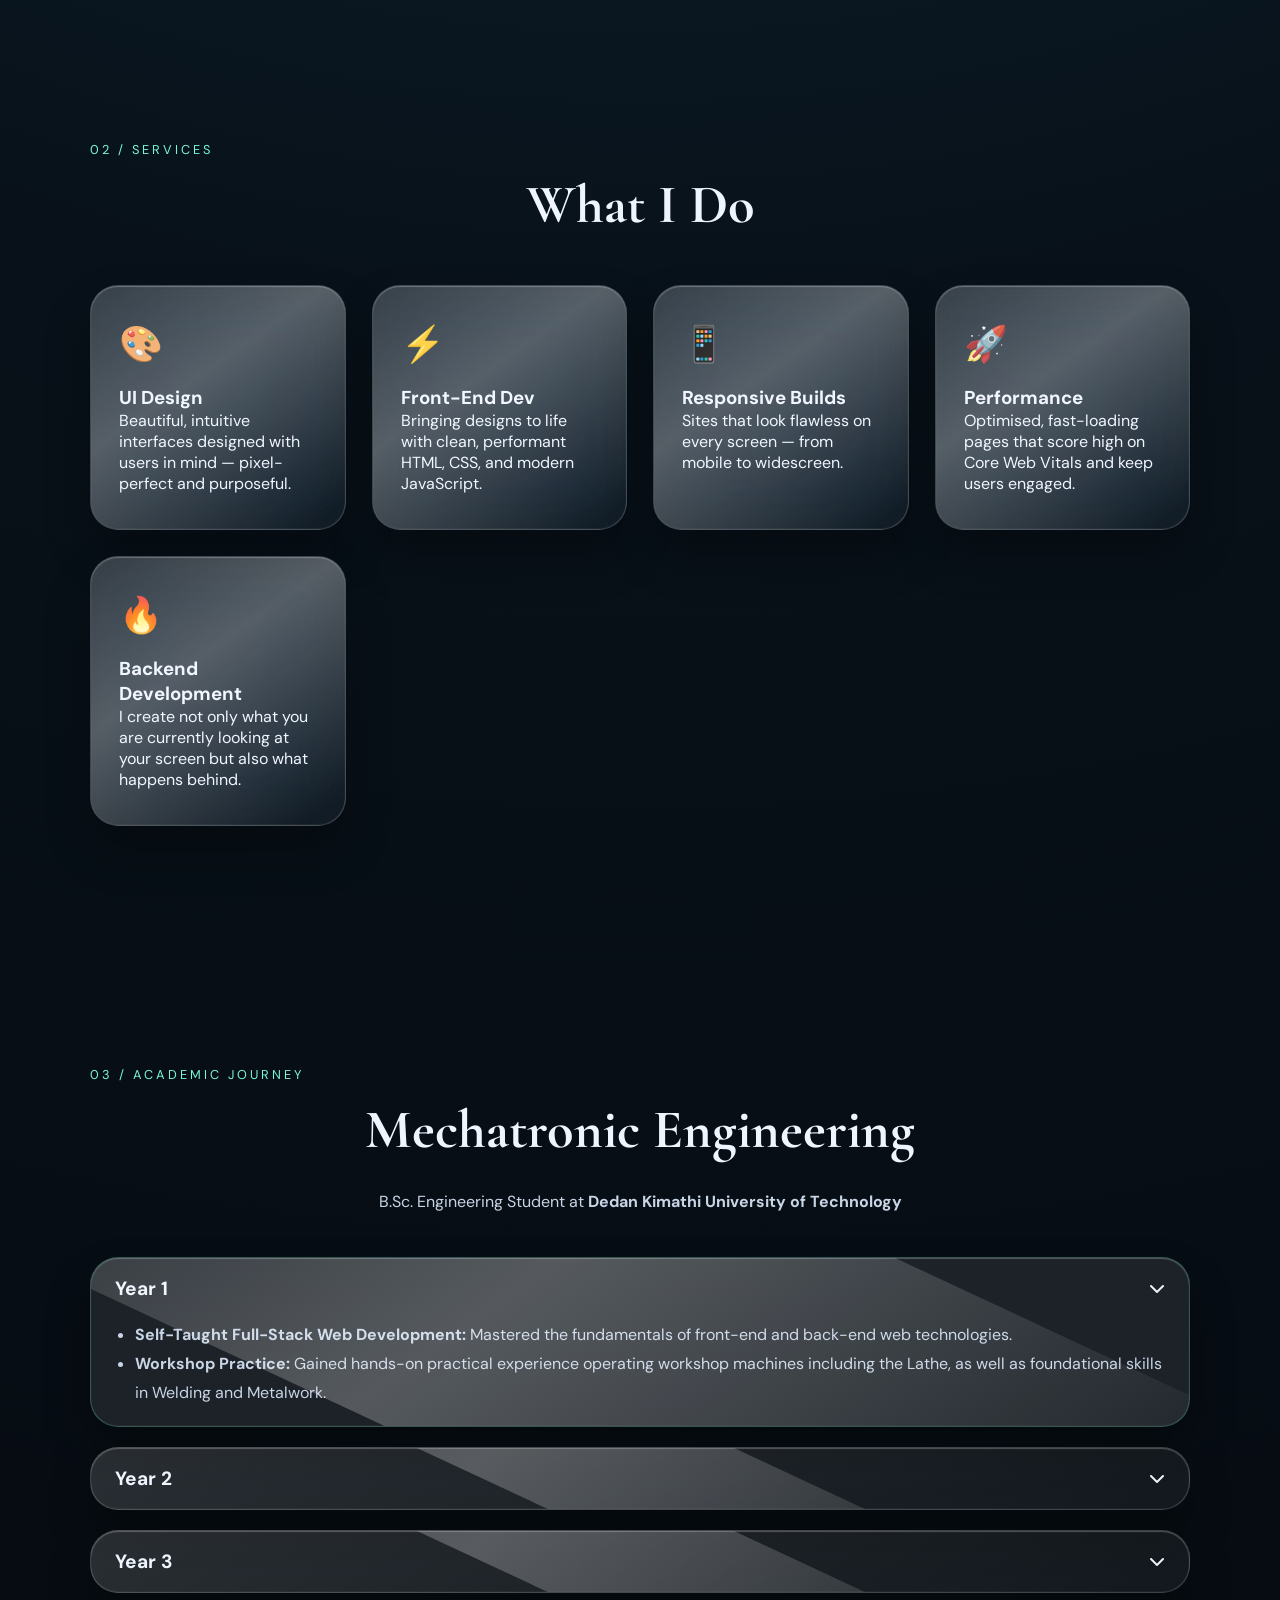
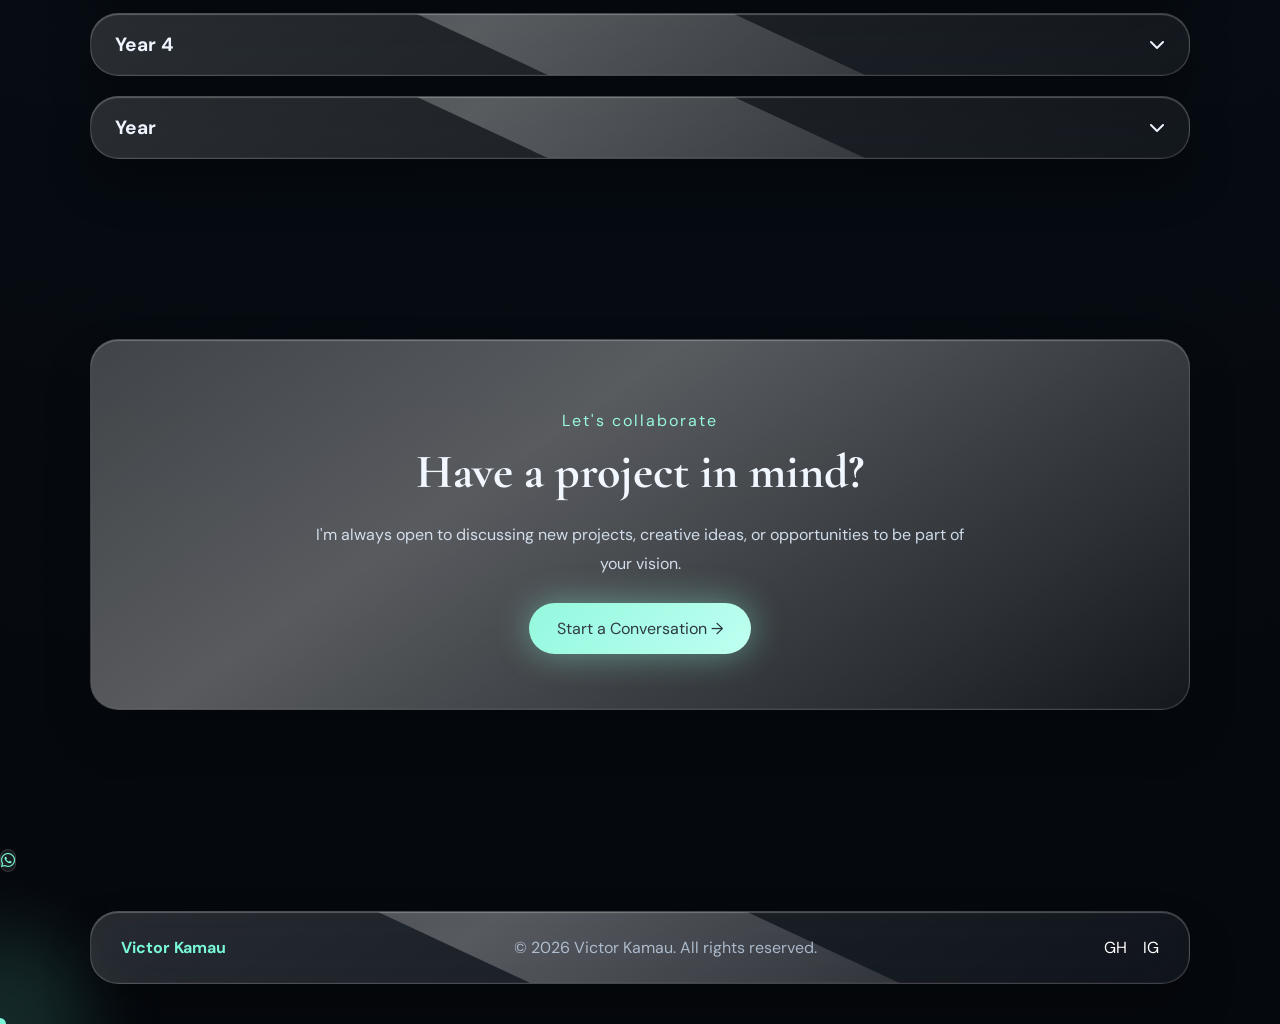
==== commit 0cc17928: "Update index.html" ====
--- a/index.html
+++ b/index.html
@@ -45,7 +45,7 @@
 
     <section class="hero" id="home">
       <div class="hero-content">
-        <div class="hero-tag reveal-up">Available for work ✦</div>
+        <div class="hero-tag reveal-up">Available for work</div>
         <h1 class="hero-name reveal-up">
           <span class="name-line">Victor</span>
           <span class="name-line italic">Kamau</span>
--- a/styles.css
+++ b/styles.css
@@ -653,29 +653,19 @@
 /* ========= WHATSAPP BUTTON ========= */
 
 .whatsapp-float{
-  position:fixed;
-  right:30px;
-  bottom:30px;
-  width:70px;
-  height:70px;
-  border-radius:50%;
-  background:linear-gradient(145deg,#24d366,#5effa2);
-  display:flex;
-  align-items:center;
-  justify-content:center;
-  font-size:2rem;
-  color:white;
-  text-decoration:none;
-  box-shadow:
-      0 0 30px rgba(36,211,102,.55);
-  z-index:999;
-  transition:.35s;
+    width:58px;
+    height:58px;
+    border-radius:20px;
+    background:rgba(255,255,255,.08);
+    backdrop-filter:blur(22px);
+    border:1px solid rgba(255,255,255,.12);
+    color:#7CF7D4;
 }
 
 .whatsapp-float:hover{
-  transform:scale(1.08) translateY(-4px);
-}
-
+    background:#7CF7D4;
+    color:#041319;
+}
 /* ========= SCROLL INDICATOR ========= */
 
 .scroll-hint{
@@ -852,3 +842,194 @@
     filter:blur(30px);
     z-index:-1;
 }
+/* ==========================================
+   PREMIUM LIQUID GLASS UX (Append Below Existing CSS)
+========================================== */
+
+/* Hide normal cursor on desktop */
+@media (pointer:fine){
+  *{
+    cursor:none;
+  }
+}
+
+/* Scroll Progress */
+.scroll-progress{
+  position:fixed;
+  top:0;
+  left:0;
+  height:3px;
+  width:0%;
+  z-index:99999;
+
+  background:linear-gradient(
+      90deg,
+      #79f7d6,
+      #5aa8ff,
+      #b985ff
+  );
+
+  box-shadow:0 0 18px rgba(121,247,214,.5);
+}
+
+/* Liquid Cursor */
+
+.liquid-cursor{
+  position:fixed;
+  width:12px;
+  height:12px;
+  border-radius:50%;
+  pointer-events:none;
+  z-index:99999;
+
+  background:#79f7d6;
+
+  transform:translate(-50%,-50%);
+  transition:
+      width .25s ease,
+      height .25s ease,
+      background .25s ease;
+}
+
+.liquid-cursor-ring{
+  position:fixed;
+  width:34px;
+  height:34px;
+  border-radius:50%;
+  pointer-events:none;
+  z-index:99998;
+
+  border:1px solid rgba(121,247,214,.45);
+
+  transform:translate(-50%,-50%);
+  transition:
+      transform .25s ease,
+      border-color .25s ease;
+}
+
+.liquid-cursor.active{
+  width:22px;
+  height:22px;
+  background:#5aa8ff;
+}
+
+.liquid-cursor-ring.active{
+  transform:translate(-50%,-50%) scale(1.5);
+  border-color:#5aa8ff;
+}
+
+/* Navbar */
+.glass-nav{
+  transition:
+      background .35s ease,
+      backdrop-filter .35s ease,
+      box-shadow .35s ease;
+}
+
+/* Avatar Badge */
+.avatar-badge{
+  background:rgba(255,255,255,.08);
+  color:white;
+  border:1px solid rgba(255,255,255,.12);
+}
+
+/* Service Cards */
+
+.service-card{
+  transition:
+      transform .35s ease,
+      background .35s ease,
+      box-shadow .35s ease;
+}
+
+.service-card:hover{
+  transform:translateY(-8px);
+
+  background:rgba(255,255,255,.1);
+
+  box-shadow:
+      0 20px 45px rgba(0,0,0,.25),
+      inset 0 1px rgba(255,255,255,.15);
+}
+
+/* Skill Chips */
+
+.skill-chip{
+  transition:.3s ease;
+}
+
+.skill-chip:hover{
+  transform:translateY(-4px);
+  border-color:#79f7d6;
+  background:rgba(121,247,214,.12);
+}
+
+/* Journey Accordion */
+
+.journey-summary .icon i{
+  transition:transform .35s ease;
+}
+
+.journey-details[open]{
+  background:rgba(255,255,255,.09);
+  border-color:rgba(121,247,214,.25);
+}
+
+/* WhatsApp */
+
+.whatsapp-float{
+  border-radius:22px !important;
+  width:60px !important;
+  height:60px !important;
+
+  background:rgba(255,255,255,.08) !important;
+  backdrop-filter:blur(24px);
+
+  border:1px solid rgba(255,255,255,.12);
+
+  color:#79f7d6 !important;
+
+  transition:.35s ease;
+}
+
+.whatsapp-float:hover{
+  background:#79f7d6 !important;
+  color:#071118 !important;
+  box-shadow:0 0 30px rgba(121,247,214,.45);
+}
+
+/* Hero Tag (removes ✦ feeling) */
+
+.hero-tag{
+  background:rgba(121,247,214,.08);
+  border:1px solid rgba(121,247,214,.2);
+  color:#79f7d6;
+}
+
+/* CAD Images */
+
+.image-placeholder img{
+  width:100%;
+  max-width:380px;
+  max-height:240px;
+  object-fit:contain;
+  margin:auto;
+}
+
+/* Mobile */
+
+@media(max-width:900px){
+
+  *{
+    cursor:auto;
+  }
+
+  .scroll-progress{
+    height:2px;
+  }
+
+  .hero-tag{
+    margin:auto auto 20px;
+  }
+
+}
